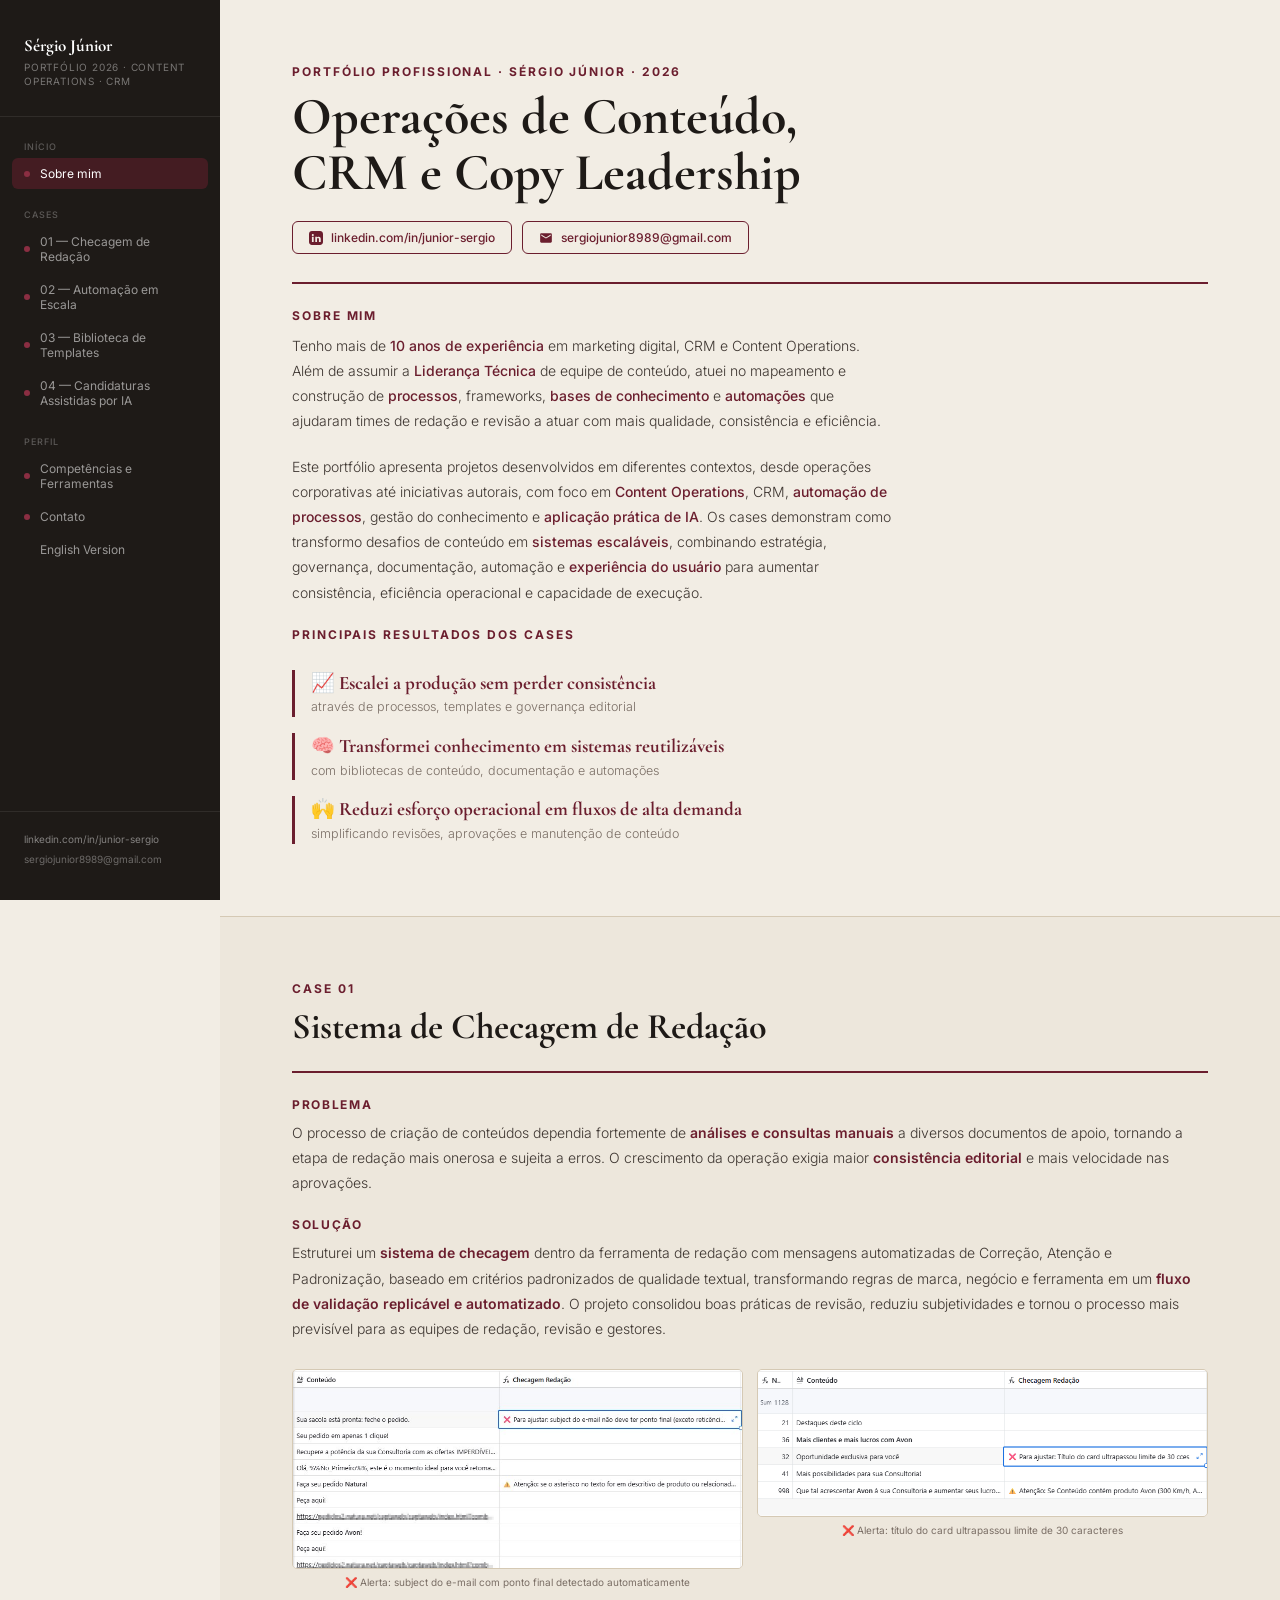
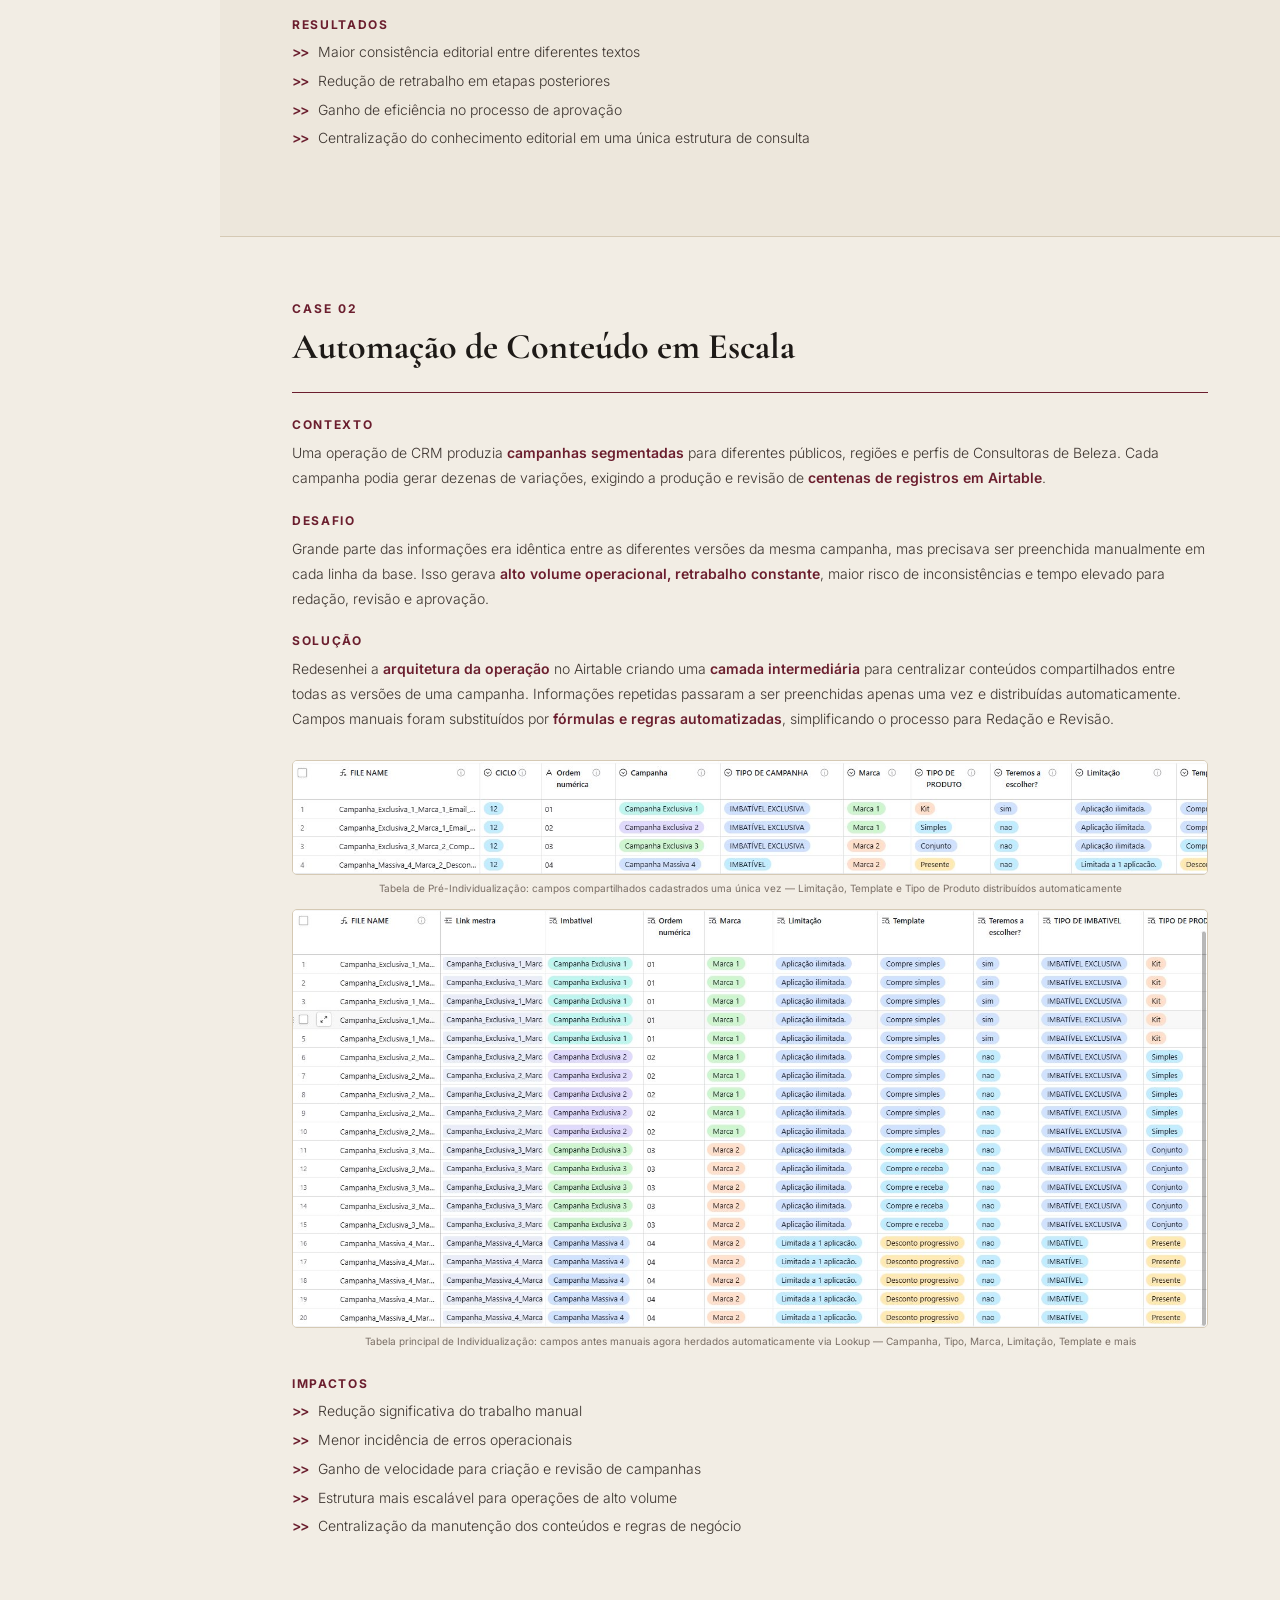
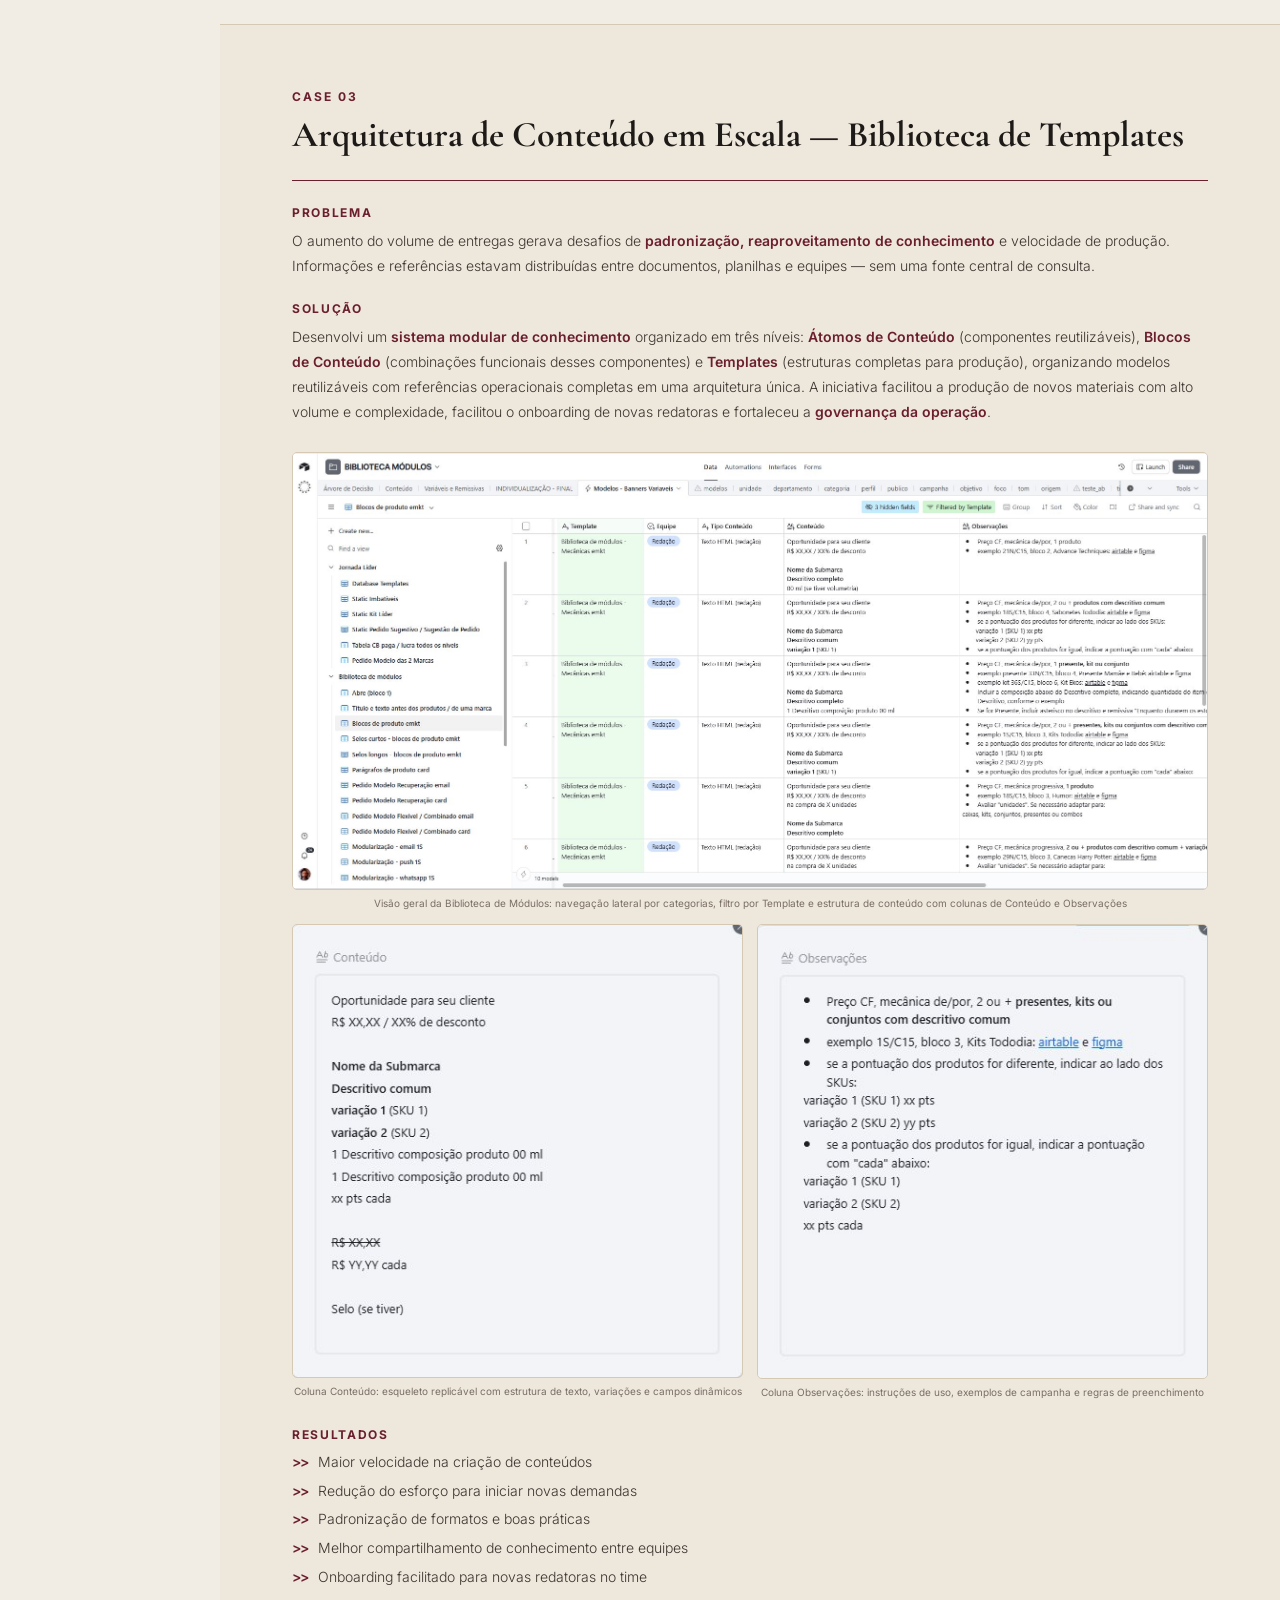
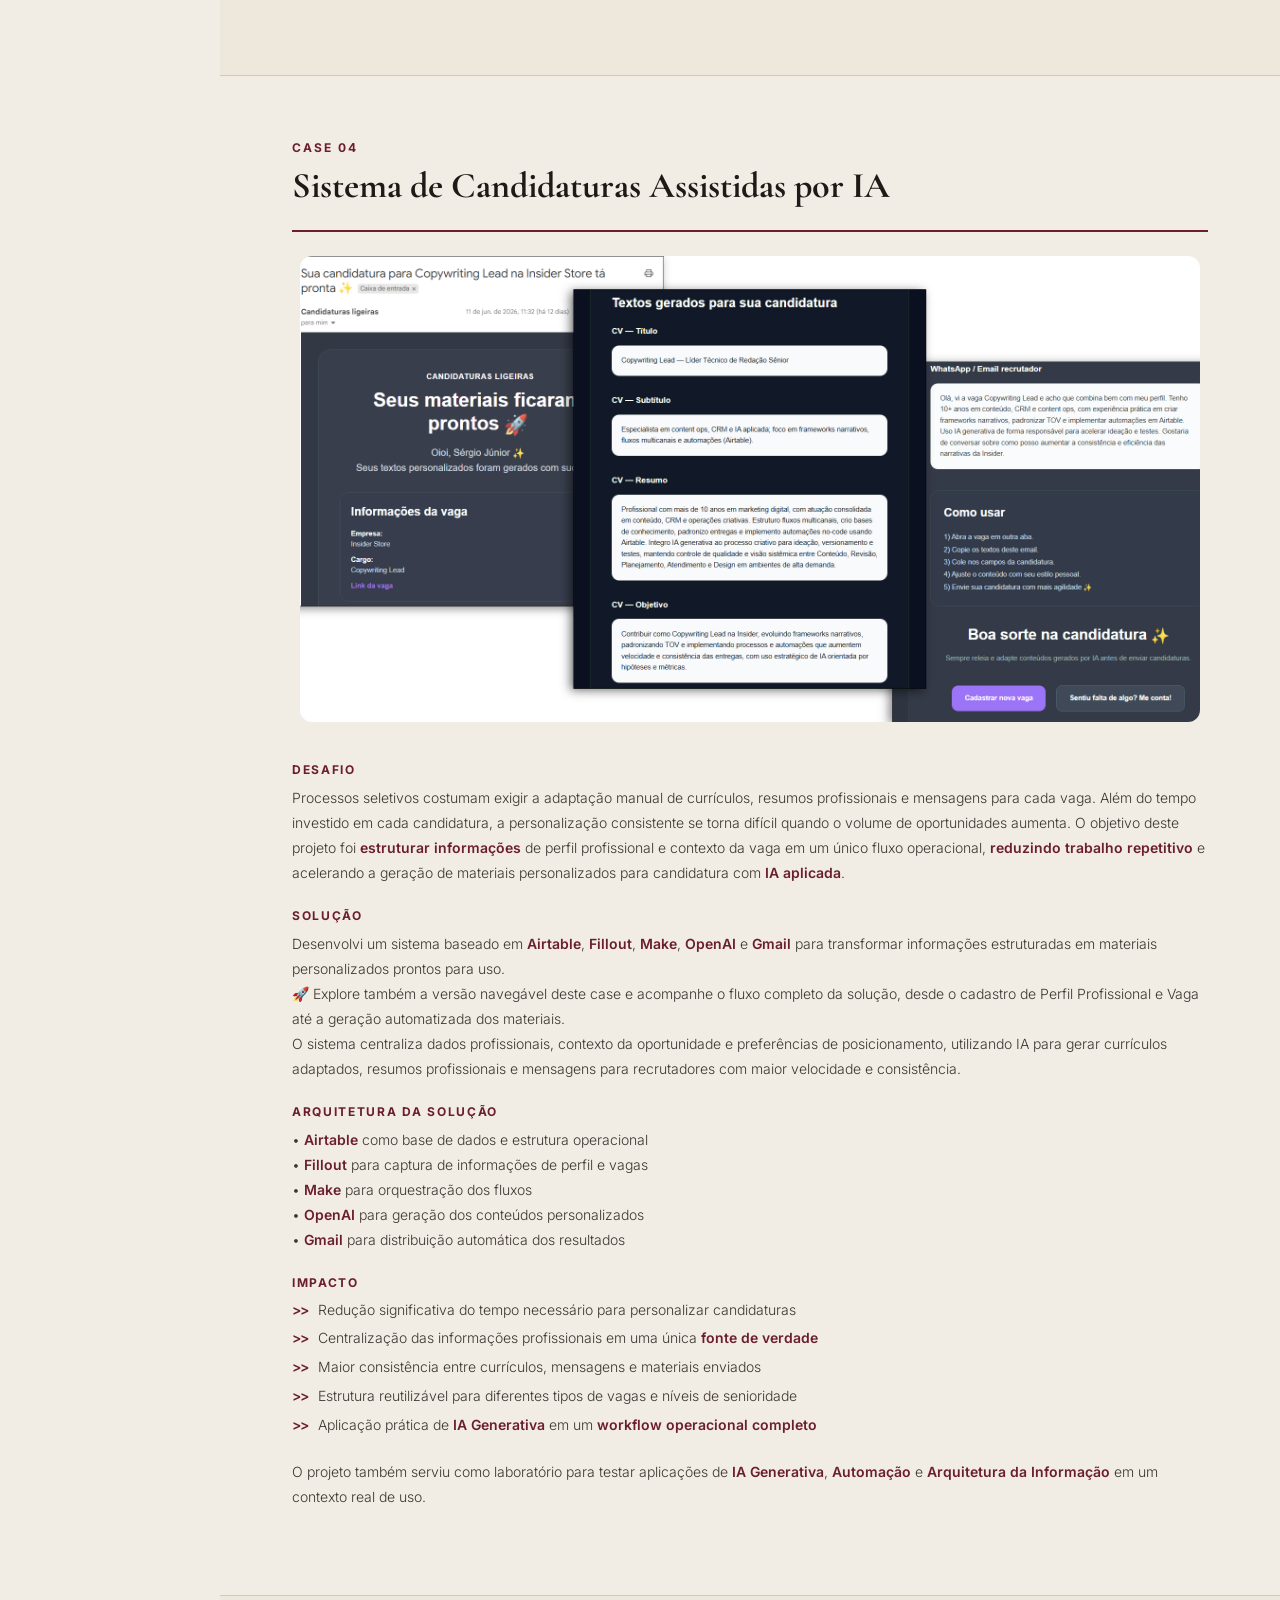
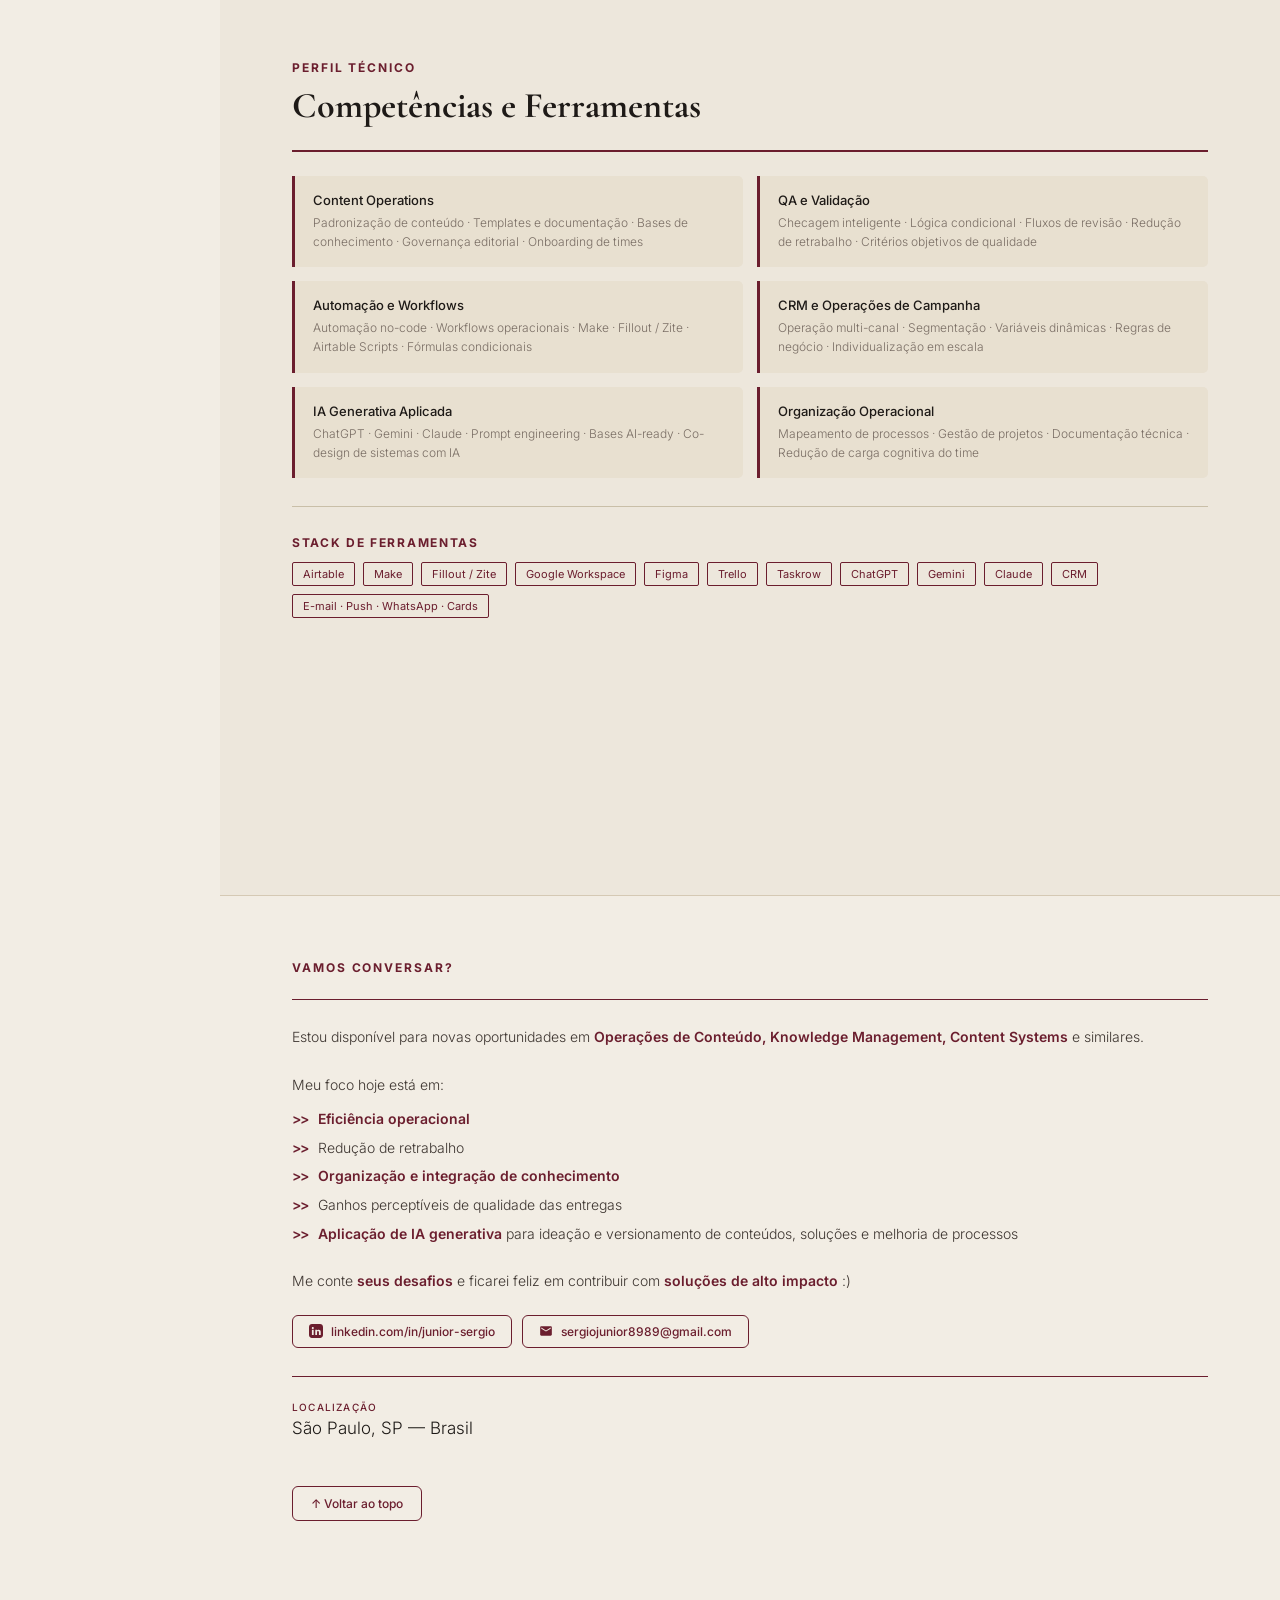
==== index.html @ 9a86ca20 "Revise portfolio description and case exploration text" ====
<!DOCTYPE html>
<html lang="pt-BR">
<head>
<meta charset="UTF-8">
<meta name="viewport" content="width=device-width, initial-scale=1.0">
<title>Portfólio — Sérgio Júnior</title>
<link href="https://fonts.googleapis.com/css2?family=Cormorant+Garamond:wght@400;600;700&family=Inter:wght@300;400;500&display=swap" rel="stylesheet">
<style>
:root {
  --beige:      #F2EDE4;
  --beige-mid:  #E8E0D0;
  --beige-dark: #D5C9B4;
  --wine:       #6B1E2E;
  --wine-light: #8B2E42;
  --ink:        #1E1A17;
  --ink-mid:    #3D3530;
  --muted:      #7A6E65;
  --rule:       #C9BFA8;
  --sidebar-w:  220px;
}h1, h2, h3 { margin: 0; padding: 0; font-weight: inherit; }
*, *::before, *::after { box-sizing: border-box; margin: 0; padding: 0; }
html { scroll-behavior: smooth; }
body { background: var(--beige); font-family: 'Inter', system-ui, sans-serif; color: var(--ink); display: flex; min-height: 100vh; }

/* ── SIDEBAR ── */
#sidebar {
  width: var(--sidebar-w);
  min-width: var(--sidebar-w);
  background: var(--ink);
  position: fixed;
  top: 0; left: 0; bottom: 0;
  display: flex;
  flex-direction: column;
  padding: 36px 0 28px;
  z-index: 100;
  overflow-y: auto;
}
.sb-brand {
  padding: 0 24px 28px;
  border-bottom: 1px solid rgba(255,255,255,0.08);
  margin-bottom: 24px;
}
.sb-name {
  font-family: 'Cormorant Garamond', serif;
  font-size: 17px;
  font-weight: 700;
  color: #fff;
  line-height: 1.2;
  margin-bottom: 4px;
}
.sb-role {
  font-size: 10px;
  font-weight: 400;
  color: rgba(255,255,255,0.4);
  letter-spacing: 0.08em;
  text-transform: uppercase;
  line-height: 1.4;
}
.sb-nav { flex: 1; padding: 0 12px; }
.sb-section {
  font-size: 9px;
  font-weight: 500;
  letter-spacing: 0.12em;
  text-transform: uppercase;
  color: rgba(255,255,255,0.28);
  padding: 0 12px;
  margin-bottom: 6px;
  margin-top: 20px;
}
.sb-section:first-child { margin-top: 0; }
.sb-link {
  display: flex;
  align-items: center;
  gap: 10px;
  padding: 8px 12px;
  border-radius: 6px;
  text-decoration: none;
  color: rgba(255,255,255,0.55);
  font-size: 12px;
  font-weight: 400;
  transition: background 0.15s, color 0.15s;
  cursor: pointer;
  margin-bottom: 2px;
}
.sb-link:hover { background: rgba(255,255,255,0.06); color: rgba(255,255,255,0.9); }
.sb-link.active { background: rgba(107,30,46,0.5); color: #fff; }
  .case-cover{

  width:100%;

  max-width:900px;

  height:auto;

  display:block;

  margin:24px auto 40px;

  border-radius:12px;

}
  .case-link{

  color:#6B1E2E;

  font-weight:700;

  text-decoration:none;

  border-bottom:1px solid #6B1E2E;

  transition:.25s;

}

.case-link:hover{

  opacity:.7;

}
.sb-dot {
  width: 6px; height: 6px;
  border-radius: 50%;
  background: var(--wine-light);
  flex-shrink: 0;
  opacity: 0;
  transition: opacity 0.15s;
}
.sb-link.active .sb-dot { opacity: 1; }
.sb-footer {
  padding: 20px 24px 0;
  border-top: 1px solid rgba(255,255,255,0.08);
  margin-top: 20px;
}
.sb-contact-item {
  font-size: 10px;
  color: rgba(255,255,255,0.35);
  margin-bottom: 6px;
  line-height: 1.4;
  word-break: break-all;
}
.sb-contact-item a { color: rgba(255,255,255,0.45); text-decoration: none; }
.sb-contact-item a:hover { color: rgba(255,255,255,0.8); }

/* ── MAIN CONTENT ── */
#main {
  margin-left: var(--sidebar-w);
  flex: 1;
  padding: 0;
}

/* ── SECTIONS ── */
.section {
  min-height: 100vh;
  padding: 64px 72px;
  border-bottom: 1px solid var(--beige-dark);
  position: relative;
}
.section:last-child { border-bottom: none; }

/* Alternating backgrounds */
.section:nth-child(even) { background: #EDE7DC; }
.section:nth-child(odd)  { background: var(--beige); }

/* ── TYPOGRAPHY ── */
.eyebrow {
  font-size: 12px;
  font-weight: 700;
  letter-spacing: 0.16em;
  text-transform: uppercase;
  color: var(--wine);
  margin-bottom: 10px;
  display: block;
}
.display-title {
  font-family: 'Cormorant Garamond', serif;
  font-size: 52px;
  font-weight: 700;
  line-height: 1.08;
  color: var(--ink);
  margin-bottom: 10px;
}
.display-sub {
  font-family: 'Cormorant Garamond', serif;
  font-size: 20px;
  font-weight: 400;
  color: var(--wine);
  margin-bottom: 32px;
}
.section-title {
  font-family: 'Cormorant Garamond', serif;
  font-size: 36px;
  font-weight: 700;
  color: var(--ink);
  line-height: 1.15;
  margin-bottom: 8px;
}
.body-text { font-size: 14px; font-weight: 300; color: var(--ink-mid); line-height: 1.8; }
.body-text strong { font-weight: 500; color: var(--wine); }
.block-text strong { font-weight: 600; color: var(--wine); }
.highlight-quote strong { font-weight: 700; }
.highlight-quote {
  font-family: 'Cormorant Garamond', serif;
  font-size: 22px;
  font-weight: 600;
  color: var(--wine);
  line-height: 1.45;
  border-left: 3px solid var(--wine);
  padding-left: 20px;
  margin: 28px 0;
  max-width: 560px;
}
.rule-wine { height: 1.5px; background: var(--wine); margin: 24px 0; }
.rule { height: 1px; background: var(--rule); margin: 28px 0; }

/* ── CASE LAYOUT ── */
.block { margin-bottom: 22px; }
.block-label {
  font-size: 12px;
  font-weight: 700;
  letter-spacing: 0.14em;
  text-transform: uppercase;
  color: var(--wine);
  margin-bottom: 8px;
}
.block-text { font-size: 14px; font-weight: 300; color: var(--ink-mid); line-height: 1.8; }
.result-list { list-style: none; margin-top: 8px; }
.result-list li {
  font-size: 14px; font-weight: 300; color: var(--ink-mid);
  line-height: 1.7; padding-left: 26px; position: relative; margin-bottom: 5px;
}
.result-list li::before { content: ">>"; position: absolute; left: 0; color: var(--wine); font-weight: 600; letter-spacing: -1px; }
.result-list li strong { font-weight: 600; color: var(--wine); }

.img-wrap { display: flex; flex-direction: column; gap: 6px; }
.img-wrap img { width: 100%; border-radius: 5px; border: 1px solid var(--beige-dark); }
.img-cap { font-size: 10px; color: var(--muted); text-align: center; line-height: 1.4; }

/* ── COVER META ── */
.cover-meta { display: flex; gap: 40px; margin-top: 48px; flex-wrap: wrap; }
.cover-meta-item { display: flex; flex-direction: column; gap: 4px; }
.cover-meta-item .label { font-size: 9px; font-weight: 500; letter-spacing: 0.1em; text-transform: uppercase; color: var(--wine); }
.cover-meta-item .value { font-size: 13px; font-weight: 300; color: var(--ink-mid); }

/* ── COMPETÊNCIAS ── */
.comp-grid { display: grid; grid-template-columns: 1fr 1fr; gap: 14px; margin-bottom: 28px; }
.comp-card { background: var(--beige-mid); border-left: 3px solid var(--wine); padding: 16px 18px; border-radius: 0 5px 5px 0; }
.comp-card-title { font-size: 13px; font-weight: 500; color: var(--ink); margin-bottom: 5px; }
.comp-card-tags { font-size: 12px; font-weight: 300; color: var(--muted); line-height: 1.6; }

.stack-row { display: flex; flex-wrap: wrap; gap: 8px; margin-top: 10px; }
.pill { font-size: 11px; font-weight: 400; color: var(--wine); border: 1px solid var(--wine); border-radius: 2px; padding: 4px 10px; }

/* ── CONTACT ── */
.contact-grid { display: grid; grid-template-columns: 1fr 1fr; gap: 32px; margin-top: 8px; }
.contact-block { }
.contact-label { font-size: 10px; font-weight: 500; letter-spacing: 0.12em; text-transform: uppercase; color: var(--wine); margin-bottom: 5px; }
.contact-value { font-size: 17px; font-weight: 300; color: var(--ink); }
.contact-value a { color: var(--wine); text-decoration: none; }
.contact-value a:hover { text-decoration: underline; }

/* ── CONTACT BUTTONS (sobre mim) ── */
.contact-buttons {
  display: flex;
  gap: 10px;
  margin: 20px 0 28px;
  flex-wrap: wrap;
}
.contact-btn {
  display: inline-flex;
  align-items: center;
  gap: 8px;
  font-size: 12px;
  font-weight: 500;
  color: var(--wine);
  border: 1.5px solid var(--wine);
  border-radius: 6px;
  padding: 8px 16px;
  text-decoration: none;
  transition: background 0.15s, color 0.15s;
}
.contact-btn:hover { background: var(--wine); color: #fff; }
.contact-btn svg { flex-shrink: 0; }

/* ── HIGHLIGHT RESULTS (sobre mim) ── */
.highlight-results {
  display: flex;
  flex-direction: column;
  gap: 16px;
  margin: 28px 0 8px;
  max-width: 600px;
}
.highlight-result-item {
  border-left: 3px solid var(--wine);
  padding-left: 16px;
}
.highlight-result-title {
  font-family: 'Cormorant Garamond', serif;
  font-size: 19px;
  font-weight: 700;
  color: var(--wine);
  line-height: 1.35;
  margin-bottom: 3px;
}
.highlight-result-desc {
  font-size: 12.5px;
  font-weight: 300;
  color: var(--muted);
  line-height: 1.5;
}

/* ── BACK TO TOP ── */
.back-to-top {
  display: inline-flex;
  align-items: center;
  gap: 6px;
  font-size: 12px;
  font-weight: 500;
  color: var(--wine);
  border: 1.5px solid var(--wine);
  border-radius: 6px;
  padding: 9px 18px;
  text-decoration: none;
  margin-top: 48px;
  transition: background 0.15s, color 0.15s;
}
.back-to-top:hover { background: var(--wine); color: #fff; }

/* ── ZOOMABLE IMAGES ── */
.img-wrap img { cursor: zoom-in; transition: opacity 0.15s; }
.img-wrap img:hover { opacity: 0.88; }

#lightbox {
  display: none;
  position: fixed;
  inset: 0;
  background: rgba(20, 16, 14, 0.88);
  z-index: 2000;
  align-items: center;
  justify-content: center;
  padding: 32px;
  cursor: zoom-out;
}
#lightbox.active { display: flex; }
#lightbox img {
  max-width: 100%;
  max-height: 100%;
  border-radius: 6px;
  box-shadow: 0 10px 40px rgba(0,0,0,0.4);
}
#lightbox .lightbox-close {
  position: absolute;
  top: 20px; right: 24px;
  color: #fff;
  font-size: 28px;
  font-weight: 300;
  cursor: pointer;
  line-height: 1;
}

/* ── MOBILE RESPONSIVE ── */
@media (max-width: 860px) {
  body { flex-direction: column; }

  #sidebar {
    position: sticky;
    top: 0;
    width: 100%;
    min-width: 0;
    height: auto;
    flex-direction: row;
    align-items: center;
    padding: 14px 16px;
    overflow-x: auto;
    overflow-y: visible;
    z-index: 1000;
    gap: 16px;
  }
  .sb-brand {
    padding: 0 16px 0 0;
    border-bottom: none;
    border-right: 1px solid rgba(255,255,255,0.08);
    margin-bottom: 0;
    flex-shrink: 0;
    white-space: nowrap;
  }
  .sb-role { display: none; }
  .sb-nav {
    flex: 1;
    display: flex;
    align-items: center;
    gap: 4px;
    padding: 0;
    overflow-x: auto;
    -ms-overflow-style: none;
    scrollbar-width: none;
  }
  .sb-nav::-webkit-scrollbar { display: none; }
  .sb-section { display: none; }
  .sb-link {
    white-space: nowrap;
    padding: 6px 10px;
    margin-bottom: 0;
    font-size: 11px;
  }
  .sb-footer { display: none; }

  #main { margin-left: 0; }

  .section { padding: 36px 24px; min-height: auto; }

  .display-title { font-size: 32px; }
  .display-sub { font-size: 16px; margin-bottom: 20px; }
  .section-title { font-size: 26px; }
  .highlight-quote { font-size: 17px; padding-left: 14px; margin: 20px 0; max-width: 100%; }
  .body-text { font-size: 13px; }

  .comp-grid { grid-template-columns: 1fr; gap: 10px; }
  .cover-meta { gap: 24px; }
  .contact-grid { grid-template-columns: 1fr; gap: 24px; }

  .section > div[style*="grid-template-columns:1fr 1fr"] {
    grid-template-columns: 1fr !important;
  }
}

@media (max-width: 480px) {
  .display-title { font-size: 26px; }
  .section-title { font-size: 22px; }
  .sb-name { font-size: 15px; }
  .section { padding: 28px 16px; }
  .highlight-result-title { font-size: 16px; }
}
.lang-switch {
    padding: 8px 12px;
    border: 1px solid rgba(0,0,0,.15);
    border-radius: 999px;
    text-decoration: none;
    color: inherit;
    font-size: 14px;
    transition: .2s;
}

.lang-switch:hover {
    opacity: .75;
}
</style>
</head>
<body>

<!-- SIDEBAR -->
<nav id="sidebar">
  <div class="sb-brand">
    <div class="sb-name">Sérgio Júnior</div>
    <div class="sb-role">PORTFÓLIO 2026 · Content Operations · CRM</div>
  </div>
  <div class="sb-nav">
    <div class="sb-section">Início</div>
    <a class="sb-link active" href="#sobre" onclick="setActive(this)"><span class="sb-dot"></span>Sobre mim</a>
    <div class="sb-section">Cases</div>
    <a class="sb-link" href="#case01" onclick="setActive(this)"><span class="sb-dot"></span>01 — Checagem de Redação</a>
    <a class="sb-link" href="#case02" onclick="setActive(this)"><span class="sb-dot"></span>02 — Automação em Escala</a>
    <a class="sb-link" href="#case03" onclick="setActive(this)"><span class="sb-dot"></span>03 — Biblioteca de Templates</a>
    <a class="sb-link" href="#case04" onclick="setActive(this)"><span class="sb-dot"></span>04 — Candidaturas Assistidas por IA</a>
    <div class="sb-section">Perfil</div>
    <a class="sb-link" href="#competencias" onclick="setActive(this)"><span class="sb-dot"></span>Competências e Ferramentas</a>
    <a class="sb-link" href="#contato" onclick="setActive(this)"><span class="sb-dot"></span>Contato</a>
    <a class="sb-link" href="./en/">
    <span class="sb-dot"></span>English Version
</a>
  </div>
  <div class="sb-footer">
    <div class="sb-contact-item"><a href="https://linkedin.com/in/junior-sergio" target="_blank">linkedin.com/in/junior-sergio</a></div>
    <div class="sb-contact-item">sergiojunior8989@gmail.com</div>
  </div>
</nav>

<!-- MAIN -->
<main id="main">

<!-- SOBRE MIM -->
<section class="section" id="sobre">
  <span class="eyebrow">Portfólio Profissional · Sérgio Júnior · 2026</span>
  <h1 class="display-title">Operações de Conteúdo,<br>CRM e Copy Leadership</h1>

  <div class="contact-buttons">
    <a class="contact-btn" href="https://linkedin.com/in/junior-sergio" target="_blank">
      <svg width="14" height="14" viewBox="0 0 24 24" fill="currentColor"><path d="M19 0h-14c-2.76 0-5 2.24-5 5v14c0 2.76 2.24 5 5 5h14c2.76 0 5-2.24 5-5v-14c0-2.76-2.24-5-5-5zm-11 19h-3v-9h3v9zm-1.5-10.27c-.97 0-1.75-.79-1.75-1.76s.78-1.76 1.75-1.76 1.75.79 1.75 1.76-.78 1.76-1.75 1.76zm13.5 10.27h-3v-4.5c0-1.08-.02-2.46-1.5-2.46-1.5 0-1.73 1.17-1.73 2.38v4.58h-3v-9h2.88v1.23h.04c.4-.75 1.38-1.54 2.84-1.54 3.04 0 3.6 2 3.6 4.59v4.72z"/></svg>
      linkedin.com/in/junior-sergio
    </a>
    <a class="contact-btn" href="mailto:sergiojunior8989@gmail.com">
      <svg width="14" height="14" viewBox="0 0 24 24" fill="currentColor"><path d="M20 4h-16c-1.1 0-1.99.9-1.99 2l-.01 12c0 1.1.89 2 2 2h16c1.1 0 2-.9 2-2v-12c0-1.1-.9-2-2-2zm0 4l-8 5-8-5v-2l8 5 8-5v2z"/></svg>
      sergiojunior8989@gmail.com
    </a>
  </div>

  <div class="rule-wine"></div>
  <span class="eyebrow">Sobre mim</span>
  <p class="body-text" style="max-width:600px;">Tenho mais de <strong>10 anos de experiência</strong> em marketing digital, CRM e Content Operations. Além de assumir a <strong>Liderança Técnica</strong> de equipe de conteúdo, atuei no mapeamento e construção de <strong>processos</strong>, frameworks, <strong>bases de conhecimento</strong> e <strong>automações</strong> que ajudaram times de redação e revisão a atuar com mais qualidade, consistência e eficiência.</p>
  <br>
  <p class="body-text" style="max-width:600px;">Este portfólio apresenta projetos desenvolvidos em diferentes contextos, desde operações corporativas até iniciativas autorais, com foco em <strong>Content Operations</strong>, CRM, <strong>automação de processos</strong>, gestão do conhecimento e <strong>aplicação prática de IA</strong>. Os cases demonstram como transformo desafios de conteúdo em <strong>sistemas escaláveis</strong>, combinando estratégia, governança, documentação, automação e <strong>experiência do usuário</strong> para aumentar consistência, eficiência operacional e capacidade de execução.</p>
  <div style="margin-top:22px;margin-bottom:10px;"><span class="eyebrow">Principais resultados dos cases</span></div>

  <div class="highlight-results">
    <div class="highlight-result-item">
      <div class="highlight-result-title">📈 Escalei a produção sem perder consistência</div>
      <div class="highlight-result-desc">através de processos, templates e governança editorial</div>
    </div>
    <div class="highlight-result-item">
      <div class="highlight-result-title">🧠 Transformei conhecimento em sistemas reutilizáveis</div>
      <div class="highlight-result-desc">com bibliotecas de conteúdo, documentação e automações</div>
    </div>
    <div class="highlight-result-item">
      <div class="highlight-result-title">🙌 Reduzi esforço operacional em fluxos de alta demanda</div>
      <div class="highlight-result-desc">simplificando revisões, aprovações e manutenção de conteúdo</div>
    </div>
  </div>
</section>

<!-- CASE 01 -->
<section class="section" id="case01">
  <span class="eyebrow">Case 01</span>
  <h2 class="section-title">Sistema de Checagem de Redação</h2>
  <div class="rule-wine"></div>
  <div class="block">
    <h3 class="block-label">Problema</h3>
    <div class="block-text">O processo de criação de conteúdos dependia fortemente de <strong>análises e consultas manuais</strong> a diversos documentos de apoio, tornando a etapa de redação mais onerosa e sujeita a erros. O crescimento da operação exigia maior <strong>consistência editorial</strong> e mais velocidade nas aprovações.</div>
  </div>
  <div class="block">
    <h3 class="block-label">Solução</h3>
    <div class="block-text">Estruturei um <strong>sistema de checagem</strong> dentro da ferramenta de redação com mensagens automatizadas de Correção, Atenção e Padronização, baseado em critérios padronizados de qualidade textual, transformando regras de marca, negócio e ferramenta em um <strong>fluxo de validação replicável e automatizado</strong>. O projeto consolidou boas práticas de revisão, reduziu subjetividades e tornou o processo mais previsível para as equipes de redação, revisão e gestores.</div>
  </div>
  <div style="display:grid;grid-template-columns:1fr 1fr;gap:14px;margin:28px 0;">
    <div class="img-wrap">
      <img onclick="openLightbox(this)" src="[data-uri]" alt="Alerta subject">
      <span class="img-cap">❌ Alerta: subject do e-mail com ponto final detectado automaticamente</span>
    </div>
    <div class="img-wrap">
      <img onclick="openLightbox(this)" src="[data-uri]" alt="Alerta título card">
      <span class="img-cap">❌ Alerta: título do card ultrapassou limite de 30 caracteres</span>
    </div>
  </div>
  <div class="block">
    <h3 class="block-label">Resultados</h3>
    <ul class="result-list">
      <li>Maior consistência editorial entre diferentes textos</li>
      <li>Redução de retrabalho em etapas posteriores</li>
      <li>Ganho de eficiência no processo de aprovação</li>
      <li>Centralização do conhecimento editorial em uma única estrutura de consulta</li>
    </ul>
  </div>
</section>

<!-- CASE 02 -->
<section class="section" id="case02">
  <span class="eyebrow">Case 02</span>
  <h2 class="section-title">Automação de Conteúdo em Escala</h2>
  <div class="rule-wine"></div>
  <div class="block">
    <h3 class="block-label">Contexto</h3>
    <div class="block-text">Uma operação de CRM produzia <strong>campanhas segmentadas</strong> para diferentes públicos, regiões e perfis de Consultoras de Beleza. Cada campanha podia gerar dezenas de variações, exigindo a produção e revisão de <strong>centenas de registros em Airtable</strong>.</div>
  </div>
  <div class="block">
    <h3 class="block-label">Desafio</h3>
    <div class="block-text">Grande parte das informações era idêntica entre as diferentes versões da mesma campanha, mas precisava ser preenchida manualmente em cada linha da base. Isso gerava <strong>alto volume operacional, retrabalho constante</strong>, maior risco de inconsistências e tempo elevado para redação, revisão e aprovação.</div>
  </div>
  <div class="block">
    <h3 class="block-label">Solução</h3>
    <div class="block-text">Redesenhei a <strong>arquitetura da operação</strong> no Airtable criando uma <strong>camada intermediária</strong> para centralizar conteúdos compartilhados entre todas as versões de uma campanha. Informações repetidas passaram a ser preenchidas apenas uma vez e distribuídas automaticamente. Campos manuais foram substituídos por <strong>fórmulas e regras automatizadas</strong>, simplificando o processo para Redação e Revisão.</div>
  </div>
  <div style="display:flex;flex-direction:column;gap:14px;margin:28px 0;">
    <div class="img-wrap">
      <img onclick="openLightbox(this)" src="[data-uri]" alt="Pré-Individualização">
      <span class="img-cap">Tabela de Pré-Individualização: campos compartilhados cadastrados uma única vez — Limitação, Template e Tipo de Produto distribuídos automaticamente</span>
    </div>
    <div class="img-wrap">
      <img onclick="openLightbox(this)" src="[data-uri]" alt="Tabela Individualização">
      <span class="img-cap">Tabela principal de Individualização: campos antes manuais agora herdados automaticamente via Lookup — Campanha, Tipo, Marca, Limitação, Template e mais</span>
    </div>
  </div>
  <div class="block">
    <h3 class="block-label">Impactos</h3>
    <ul class="result-list">
      <li>Redução significativa do trabalho manual</li>
      <li>Menor incidência de erros operacionais</li>
      <li>Ganho de velocidade para criação e revisão de campanhas</li>
      <li>Estrutura mais escalável para operações de alto volume</li>
      <li>Centralização da manutenção dos conteúdos e regras de negócio</li>
    </ul>
  </div>
</section>

<!-- CASE 03 -->
<section class="section" id="case03">
  <span class="eyebrow">Case 03</span>
  <h2 class="section-title">Arquitetura de Conteúdo em Escala — Biblioteca de Templates</h2>
  <div class="rule-wine"></div>
  <div class="block">
    <h3 class="block-label">Problema</h3>
    <div class="block-text">O aumento do volume de entregas gerava desafios de <strong>padronização, reaproveitamento de conhecimento</strong> e velocidade de produção. Informações e referências estavam distribuídas entre documentos, planilhas e equipes — sem uma fonte central de consulta.</div>
  </div>
  <div class="block">
    <h3 class="block-label">Solução</h3>
    <div class="block-text">Desenvolvi um <strong>sistema modular de conhecimento</strong> organizado em três níveis: <strong>Átomos de Conteúdo</strong> (componentes reutilizáveis), <strong>Blocos de Conteúdo</strong> (combinações funcionais desses componentes) e <strong>Templates</strong> (estruturas completas para produção), organizando modelos reutilizáveis com referências operacionais completas em uma arquitetura única. A iniciativa facilitou a produção de novos materiais com alto volume e complexidade, facilitou o onboarding de novas redatoras e fortaleceu a <strong>governança da operação</strong>.</div>
  </div>
  <div style="display:flex;flex-direction:column;gap:14px;margin:28px 0;">
    <div class="img-wrap">
      <img onclick="openLightbox(this)" src="[data-uri]" alt="Biblioteca visão geral">
      <span class="img-cap">Visão geral da Biblioteca de Módulos: navegação lateral por categorias, filtro por Template e estrutura de conteúdo com colunas de Conteúdo e Observações</span>
    </div>
    <div style="display:grid;grid-template-columns:1fr 1fr;gap:14px;">
      <div class="img-wrap">
        <img onclick="openLightbox(this)" src="[data-uri]" alt="Detalhe Conteúdo">
        <span class="img-cap">Coluna Conteúdo: esqueleto replicável com estrutura de texto, variações e campos dinâmicos</span>
      </div>
      <div class="img-wrap">
        <img onclick="openLightbox(this)" src="[data-uri]" alt="Detalhe Observações">
        <span class="img-cap">Coluna Observações: instruções de uso, exemplos de campanha e regras de preenchimento</span>
      </div>
    </div>
  </div>
  <div class="block">
    <h3 class="block-label">Resultados</h3>
    <ul class="result-list">
      <li>Maior velocidade na criação de conteúdos</li>
      <li>Redução do esforço para iniciar novas demandas</li>
      <li>Padronização de formatos e boas práticas</li>
      <li>Melhor compartilhamento de conhecimento entre equipes</li>
      <li>Onboarding facilitado para novas redatoras no time</li>
    </ul>
  </div>
</section>

<!-- CASE 04 -->
<section class="section" id="case04">
  <span class="eyebrow">Case 04</span>
  <h2 class="section-title">Sistema de Candidaturas Assistidas por IA</h2>
  <div class="rule-wine"></div>
  <div class="block">
    <a href="case04/" target="_blank">

  <img
    src="case04/img/email-stack.webp"
    alt="Sistema de candidaturas"
    class="case-cover"
  >

</a>
    <h3 class="block-label">Desafio</h3>
    <div class="block-text">Processos seletivos costumam exigir a adaptação manual de currículos, resumos profissionais e mensagens para cada vaga. Além do tempo investido em cada candidatura, a personalização consistente se torna difícil quando o volume de oportunidades aumenta.

O objetivo deste projeto foi <strong>estruturar informações</strong> de perfil profissional e contexto da vaga em um único fluxo operacional, <strong>reduzindo trabalho repetitivo</strong> e acelerando a geração de materiais personalizados para candidatura com <strong>IA aplicada</strong>.</div>
  </div>
  <div class="block">
    <h3 class="block-label">Solução</h3>
    <div class="block-text">Desenvolvi um sistema baseado em <strong>Airtable</strong>, <strong>Fillout</strong>, <strong>Make</strong>, <strong>OpenAI</strong> e <strong>Gmail</strong> para transformar informações estruturadas em materiais personalizados prontos para uso.

<p class="case-cta">
🚀 Explore também a versão navegável deste case e acompanhe o fluxo completo da solução, desde o cadastro de Perfil Profissional e Vaga até a geração automatizada dos materiais.
</p>

O sistema centraliza dados profissionais, contexto da oportunidade e preferências de posicionamento, utilizando IA para gerar currículos adaptados, resumos profissionais e mensagens para recrutadores com maior velocidade e consistência.</div>
  </div>
  <div class="block">
    <h3 class="block-label">Arquitetura da solução</h3>
    <div class="block-text">• <strong>Airtable</strong> como base de dados e estrutura operacional<br>• <strong>Fillout</strong> para captura de informações de perfil e vagas<br>• <strong>Make</strong> para orquestração dos fluxos<br>• <strong>OpenAI</strong> para geração dos conteúdos personalizados<br>• <strong>Gmail</strong> para distribuição automática dos resultados</div>
  </div>
  <div class="block">
    <h3 class="block-label">Impacto</h3>
    <ul class="result-list">
      <li>Redução significativa do tempo necessário para personalizar candidaturas</li>
      <li>Centralização das informações profissionais em uma única <strong>fonte de verdade</strong></li>
      <li>Maior consistência entre currículos, mensagens e materiais enviados</li>
      <li>Estrutura reutilizável para diferentes tipos de vagas e níveis de senioridade</li>
      <li>Aplicação prática de <strong>IA Generativa</strong> em um <strong>workflow operacional completo</strong></li>
    </ul>
  </div>
  <div class="block">
    <div class="block-text">O projeto também serviu como laboratório para testar aplicações de <strong>IA Generativa</strong>, <strong>Automação</strong> e <strong>Arquitetura da Informação</strong> em um contexto real de uso.</div>
  </div>
</section>

<!-- COMPETÊNCIAS -->
<section class="section" id="competencias">
  <span class="eyebrow">Perfil Técnico</span>
  <h2 class="section-title">Competências e Ferramentas</h2>
  <div class="rule-wine"></div>
  <div class="comp-grid">
    <div class="comp-card">
      <div class="comp-card-title">Content Operations</div>
      <div class="comp-card-tags">Padronização de conteúdo · Templates e documentação · Bases de conhecimento · Governança editorial · Onboarding de times</div>
    </div>
    <div class="comp-card">
      <div class="comp-card-title">QA e Validação</div>
      <div class="comp-card-tags">Checagem inteligente · Lógica condicional · Fluxos de revisão · Redução de retrabalho · Critérios objetivos de qualidade</div>
    </div>
    <div class="comp-card">
      <div class="comp-card-title">Automação e Workflows</div>
      <div class="comp-card-tags">Automação no-code · Workflows operacionais · Make · Fillout / Zite · Airtable Scripts · Fórmulas condicionais</div>
    </div>
    <div class="comp-card">
      <div class="comp-card-title">CRM e Operações de Campanha</div>
      <div class="comp-card-tags">Operação multi-canal · Segmentação · Variáveis dinâmicas · Regras de negócio · Individualização em escala</div>
    </div>
    <div class="comp-card">
      <div class="comp-card-title">IA Generativa Aplicada</div>
      <div class="comp-card-tags">ChatGPT · Gemini · Claude · Prompt engineering · Bases AI-ready · Co-design de sistemas com IA</div>
    </div>
    <div class="comp-card">
      <div class="comp-card-title">Organização Operacional</div>
      <div class="comp-card-tags">Mapeamento de processos · Gestão de projetos · Documentação técnica · Redução de carga cognitiva do time</div>
    </div>
  </div>
  <div class="rule"></div>
  <div class="block-label" style="margin-bottom:12px;">Stack de ferramentas</div>
  <div class="stack-row">
    <span class="pill">Airtable</span>
    <span class="pill">Make</span>
    <span class="pill">Fillout / Zite</span>
    <span class="pill">Google Workspace</span>
    <span class="pill">Figma</span>
    <span class="pill">Trello</span>
    <span class="pill">Taskrow</span>
    <span class="pill">ChatGPT</span>
    <span class="pill">Gemini</span>
    <span class="pill">Claude</span>
    <span class="pill">CRM</span>
    <span class="pill">E-mail · Push · WhatsApp · Cards</span>
  </div>
</section>

<!-- CONTATO -->
<section class="section" id="contato">
  <span class="eyebrow">Vamos conversar?</span>
  <div class="rule-wine"></div>

  <div class="block">
    <div class="block-text">Estou disponível para novas oportunidades em <strong>Operações de Conteúdo, Knowledge Management, Content Systems</strong> e similares.</div>
  </div>
  <div class="block">
    <div class="block-text" style="margin-bottom:10px;">Meu foco hoje está em:</div>
    <ul class="result-list">
      <li><strong>Eficiência operacional</strong></li>
      <li>Redução de retrabalho</li>
      <li><strong>Organização e integração de conhecimento</strong></li>
      <li>Ganhos perceptíveis de qualidade das entregas</li>
      <li><strong>Aplicação de IA generativa</strong> para ideação e versionamento de conteúdos, soluções e melhoria de processos</li>
    </ul>
  </div>
  <div class="block">
    <div class="block-text">Me conte <strong>seus desafios</strong> e ficarei feliz em contribuir com <strong>soluções de alto impacto</strong> :)</div>
  </div>

  <div class="contact-buttons">
    <a class="contact-btn" href="https://linkedin.com/in/junior-sergio" target="_blank">
      <svg width="14" height="14" viewBox="0 0 24 24" fill="currentColor"><path d="M19 0h-14c-2.76 0-5 2.24-5 5v14c0 2.76 2.24 5 5 5h14c2.76 0 5-2.24 5-5v-14c0-2.76-2.24-5-5-5zm-11 19h-3v-9h3v9zm-1.5-10.27c-.97 0-1.75-.79-1.75-1.76s.78-1.76 1.75-1.76 1.75.79 1.75 1.76-.78 1.76-1.75 1.76zm13.5 10.27h-3v-4.5c0-1.08-.02-2.46-1.5-2.46-1.5 0-1.73 1.17-1.73 2.38v4.58h-3v-9h2.88v1.23h.04c.4-.75 1.38-1.54 2.84-1.54 3.04 0 3.6 2 3.6 4.59v4.72z"/></svg>
      linkedin.com/in/junior-sergio
    </a>
    <a class="contact-btn" href="mailto:sergiojunior8989@gmail.com">
      <svg width="14" height="14" viewBox="0 0 24 24" fill="currentColor"><path d="M20 4h-16c-1.1 0-1.99.9-1.99 2l-.01 12c0 1.1.89 2 2 2h16c1.1 0 2-.9 2-2v-12c0-1.1-.9-2-2-2zm0 4l-8 5-8-5v-2l8 5 8-5v2z"/></svg>
      sergiojunior8989@gmail.com
    </a>
  </div>

  <div class="rule-wine"></div>
  <div class="contact-block">
    <div class="contact-label">Localização</div>
    <div class="contact-value">São Paulo, SP — Brasil</div>
  </div>

  <a href="#sobre" class="back-to-top" onclick="goToTop()">↑ Voltar ao topo</a>
</section>


</main>

<!-- LIGHTBOX -->
<div id="lightbox" onclick="closeLightbox()">
  <span class="lightbox-close">&times;</span>
  <img id="lightbox-img" src="" alt="">
</div>

<script>
function setActive(el) {
  document.querySelectorAll('.sb-link').forEach(l => l.classList.remove('active'));
  if (el) el.classList.add('active');
}

function goToTop() {
  setActive(document.querySelector('.sb-link[href="#sobre"]'));
}

function openLightbox(imgEl) {
  const lb = document.getElementById('lightbox');
  const lbImg = document.getElementById('lightbox-img');
  lbImg.src = imgEl.src;
  lb.classList.add('active');
}

function closeLightbox() {
  document.getElementById('lightbox').classList.remove('active');
}

// Highlight active section on scroll
const sections = document.querySelectorAll('section[id]');
const links = document.querySelectorAll('.sb-link');

const observer = new IntersectionObserver((entries) => {
  entries.forEach(entry => {
    if (entry.isIntersecting) {
      const id = entry.target.id;
      links.forEach(l => {
        l.classList.remove('active');
        if (l.getAttribute('href') === '#' + id) l.classList.add('active');
      });
    }
  });
}, { threshold: 0.3 });

sections.forEach(s => observer.observe(s));
</script>
</body>
</html>
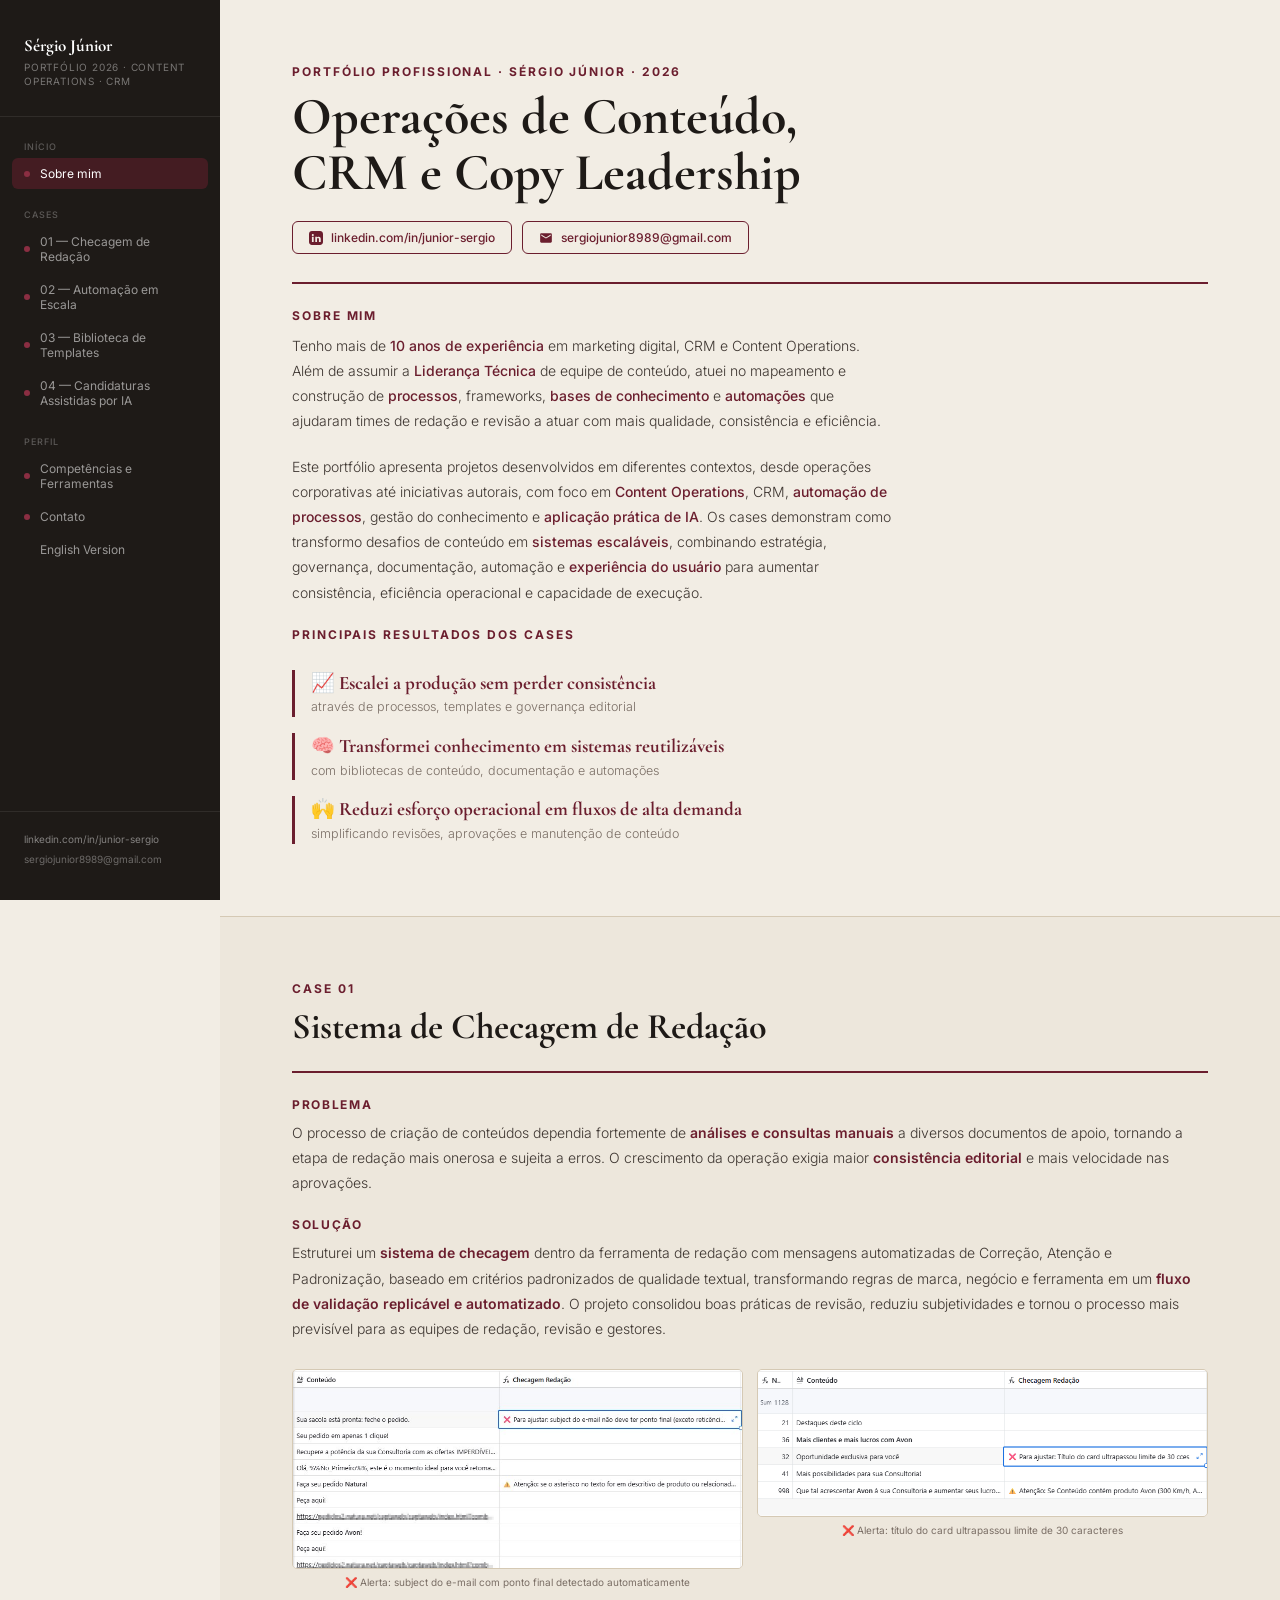
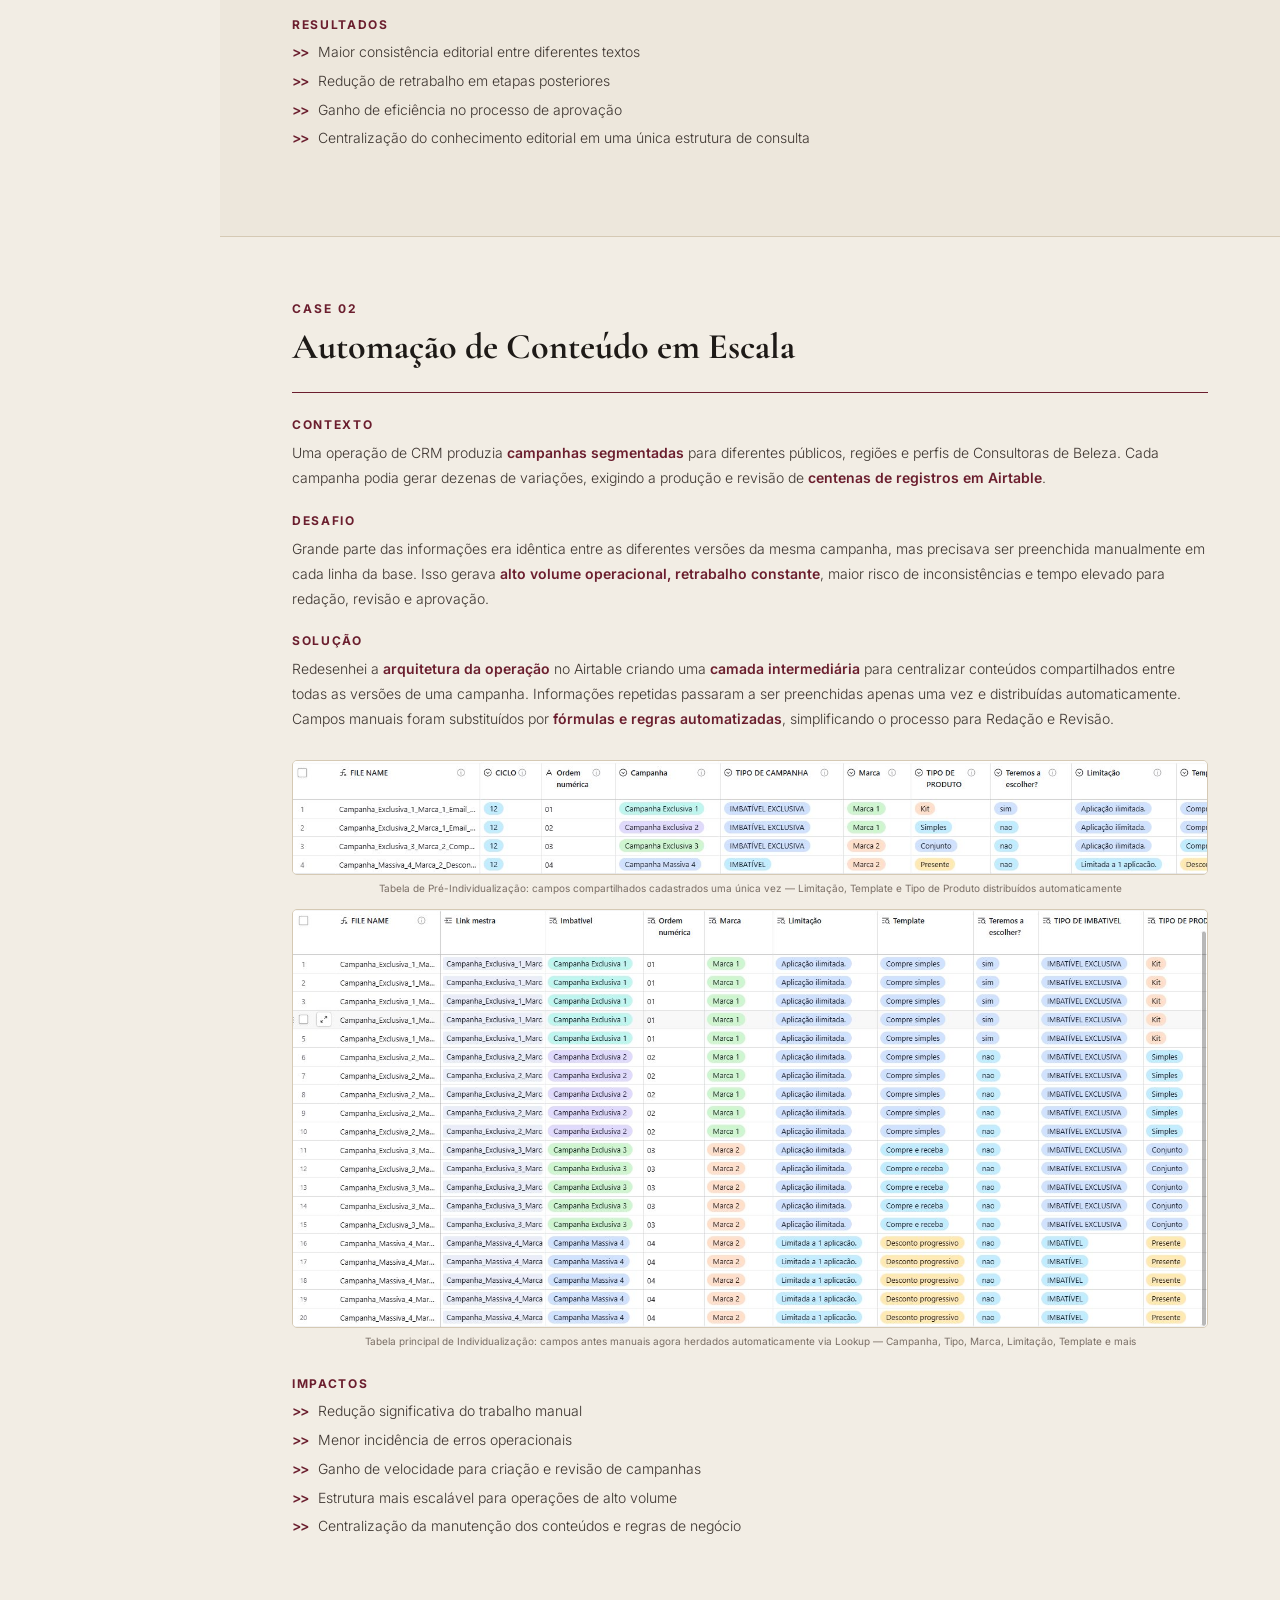
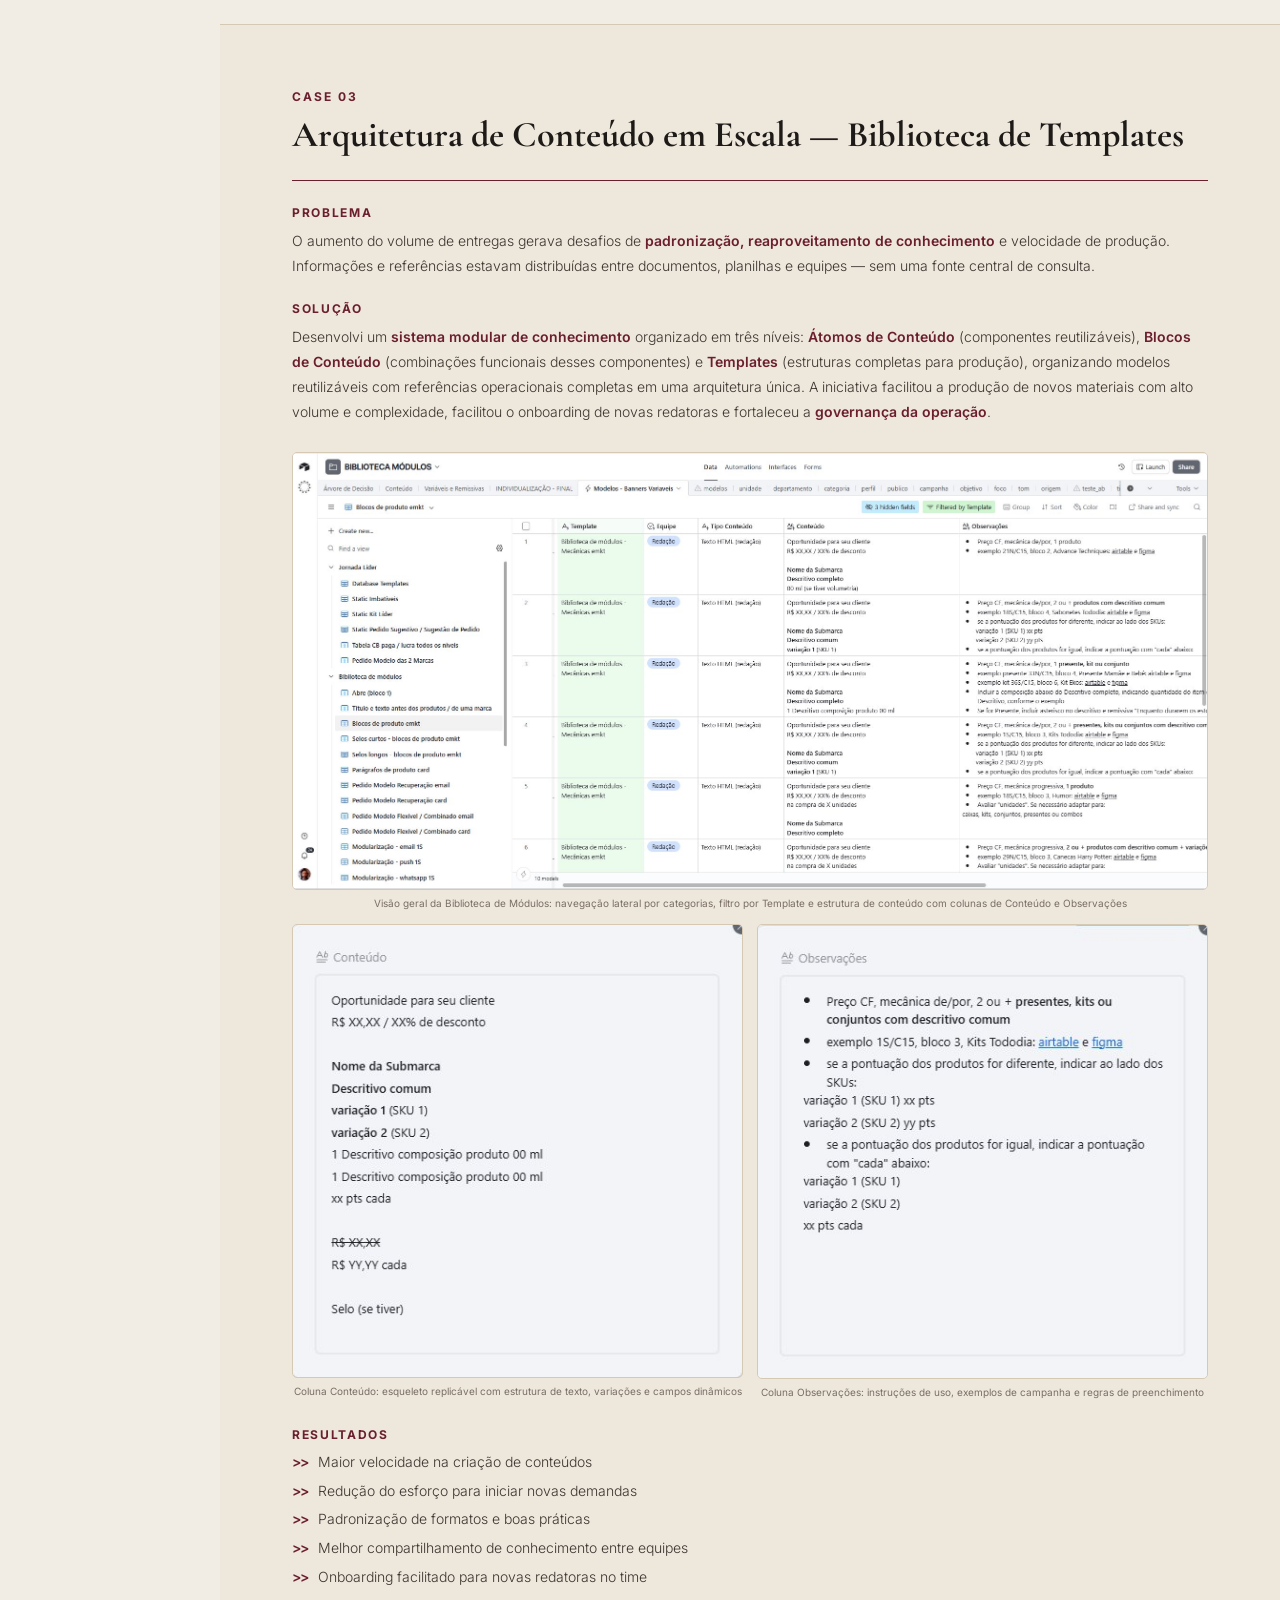
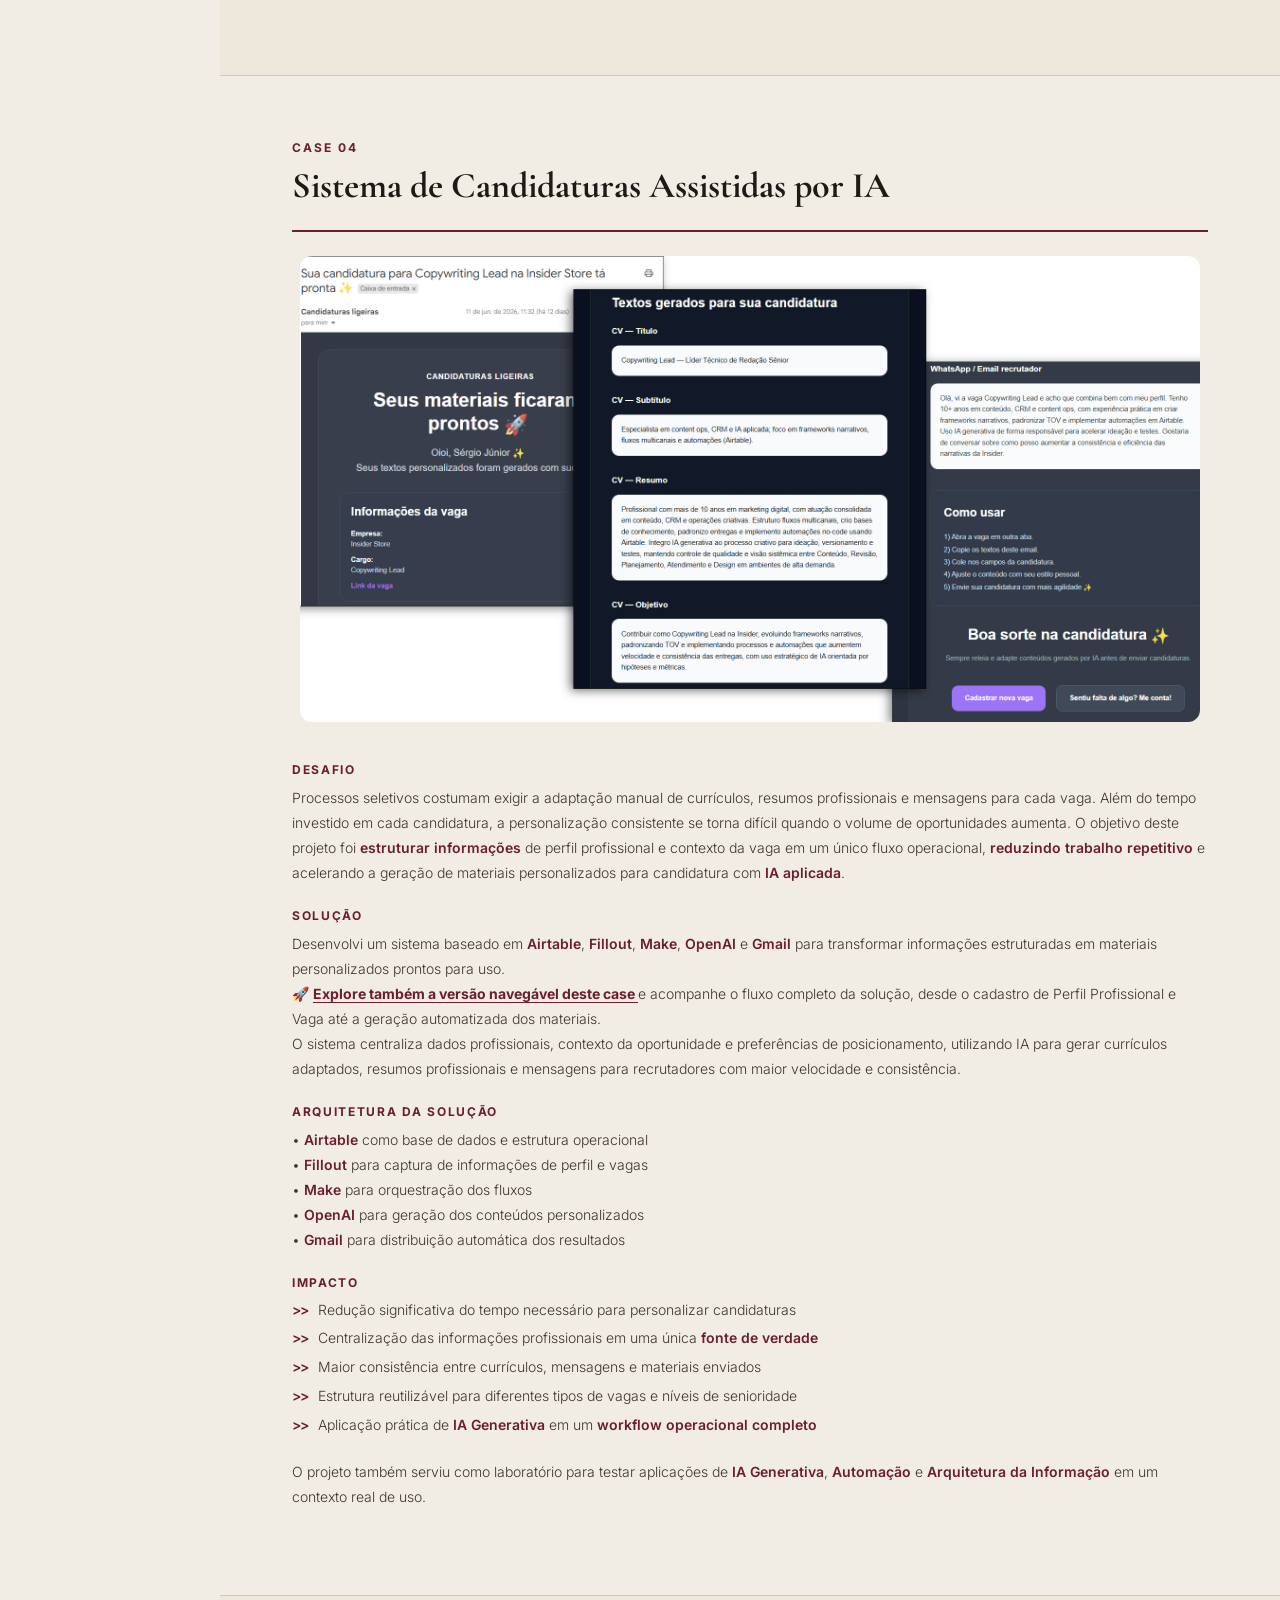
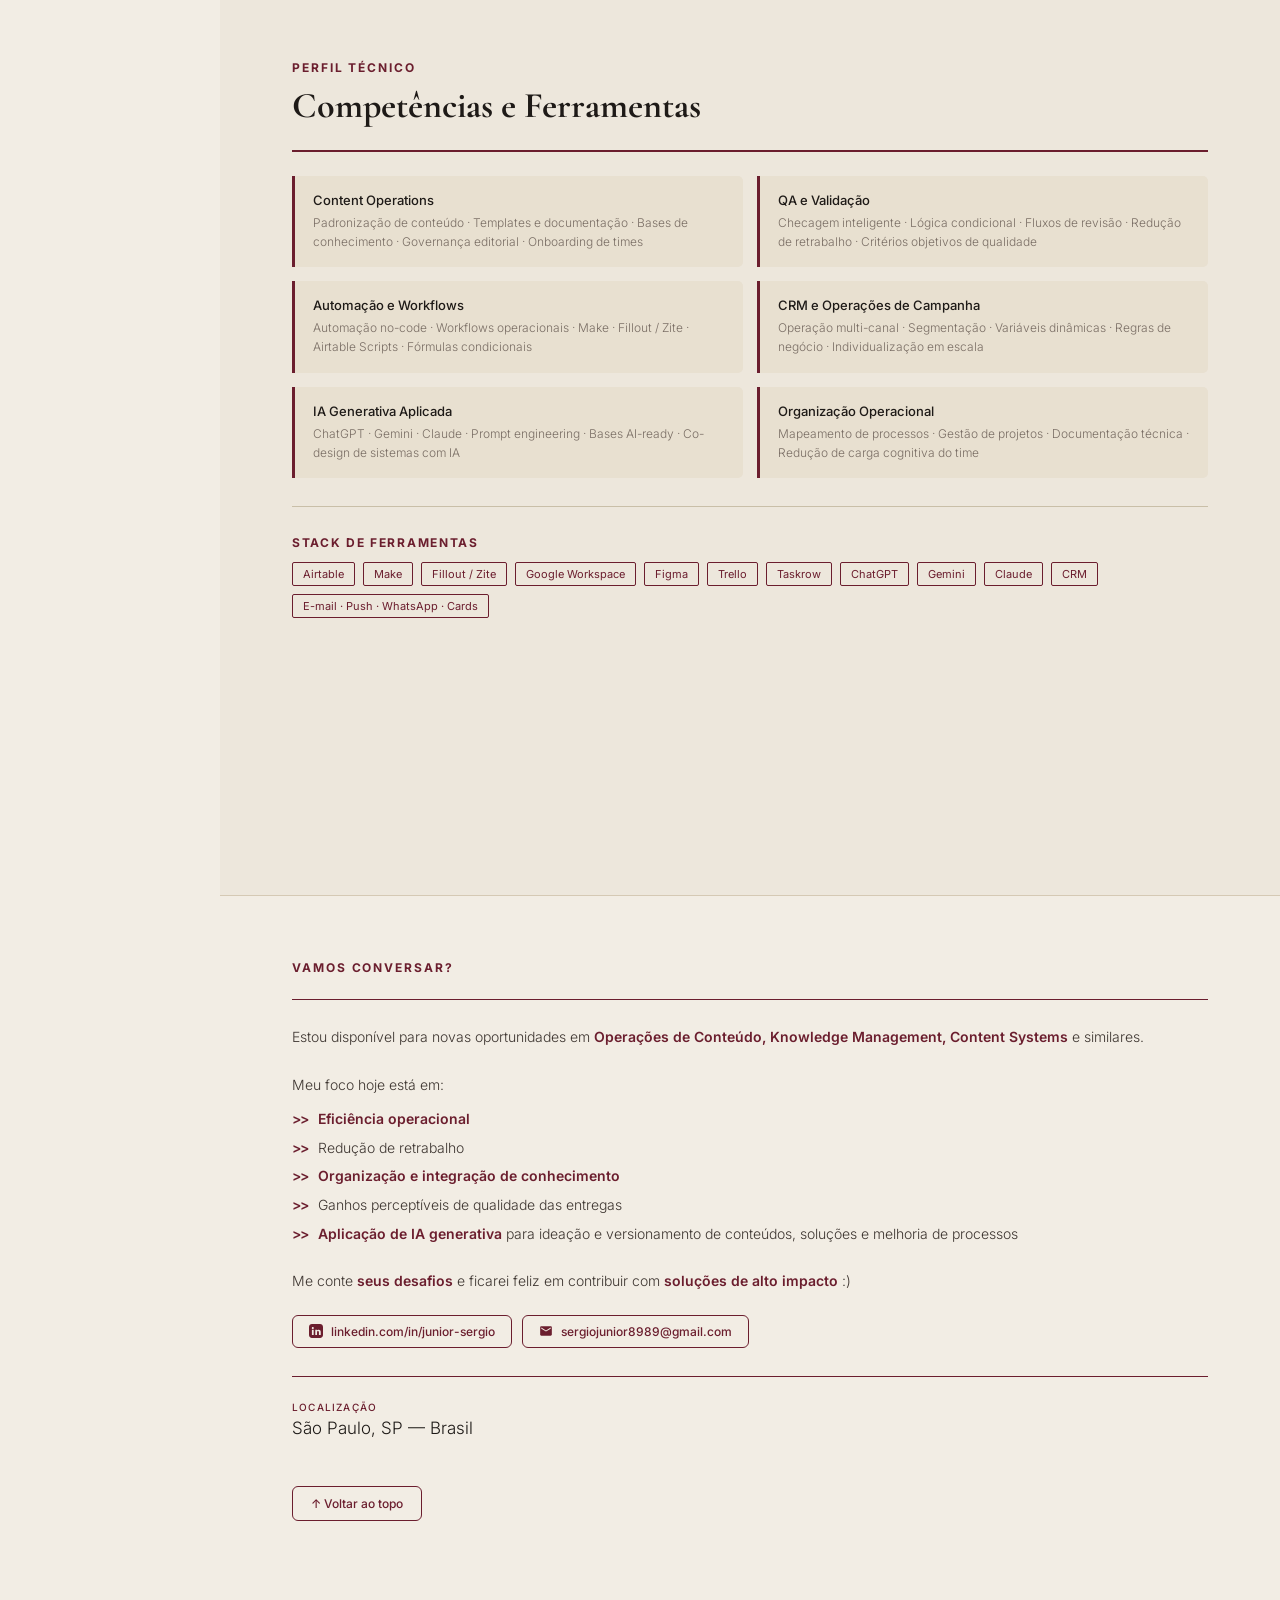
==== commit 95ebe222: "Update case description with navigable version link" ====
--- a/index.html
+++ b/index.html
@@ -656,7 +656,17 @@
     <div class="block-text">Desenvolvi um sistema baseado em <strong>Airtable</strong>, <strong>Fillout</strong>, <strong>Make</strong>, <strong>OpenAI</strong> e <strong>Gmail</strong> para transformar informações estruturadas em materiais personalizados prontos para uso.
 
 <p class="case-cta">
-🚀 Explore também a versão navegável deste case e acompanhe o fluxo completo da solução, desde o cadastro de Perfil Profissional e Vaga até a geração automatizada dos materiais.
+
+🚀 <a
+href="https://junior-sergio.github.io/portfolio-operacoes-conteudo/case04/"
+class="case-link"
+target="_blank"
+>
+Explore também a versão navegável deste case
+</a>
+
+e acompanhe o fluxo completo da solução, desde o cadastro de Perfil Profissional e Vaga até a geração automatizada dos materiais.
+
 </p>
 
 O sistema centraliza dados profissionais, contexto da oportunidade e preferências de posicionamento, utilizando IA para gerar currículos adaptados, resumos profissionais e mensagens para recrutadores com maior velocidade e consistência.</div>
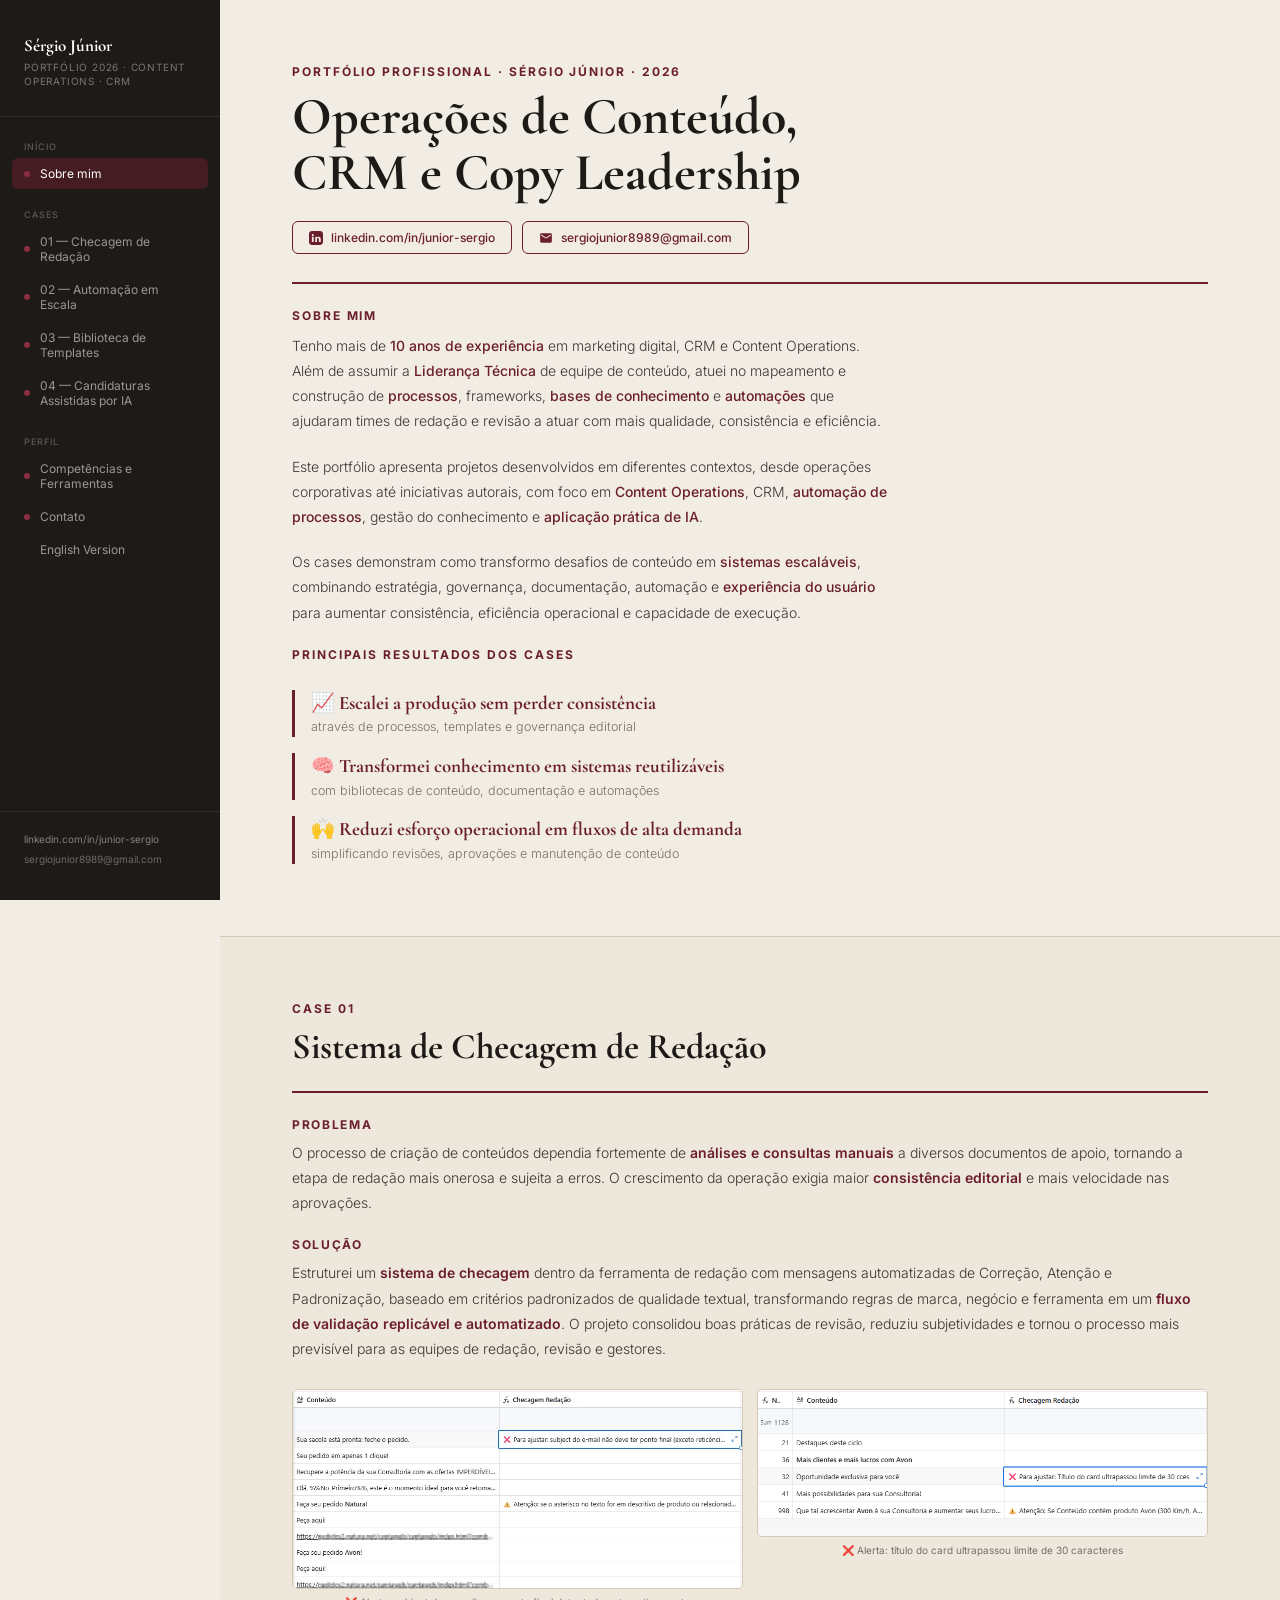
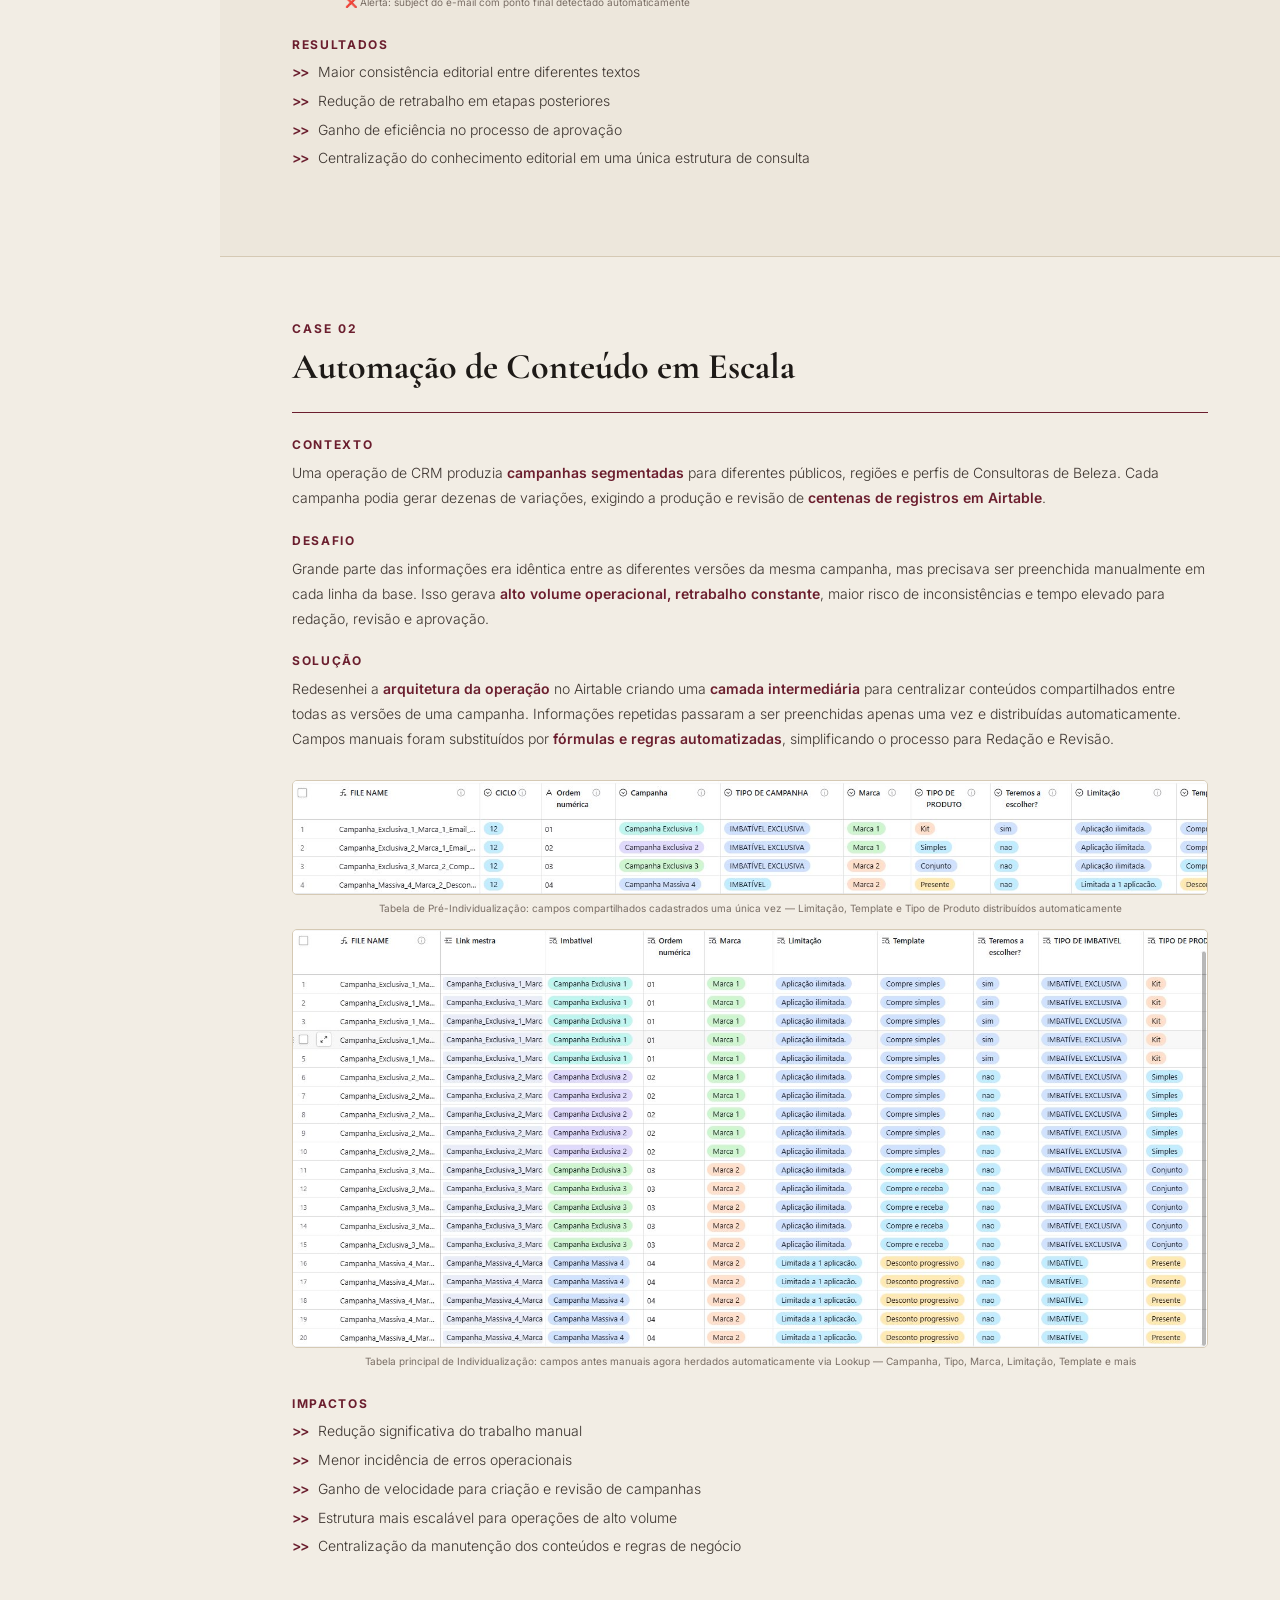
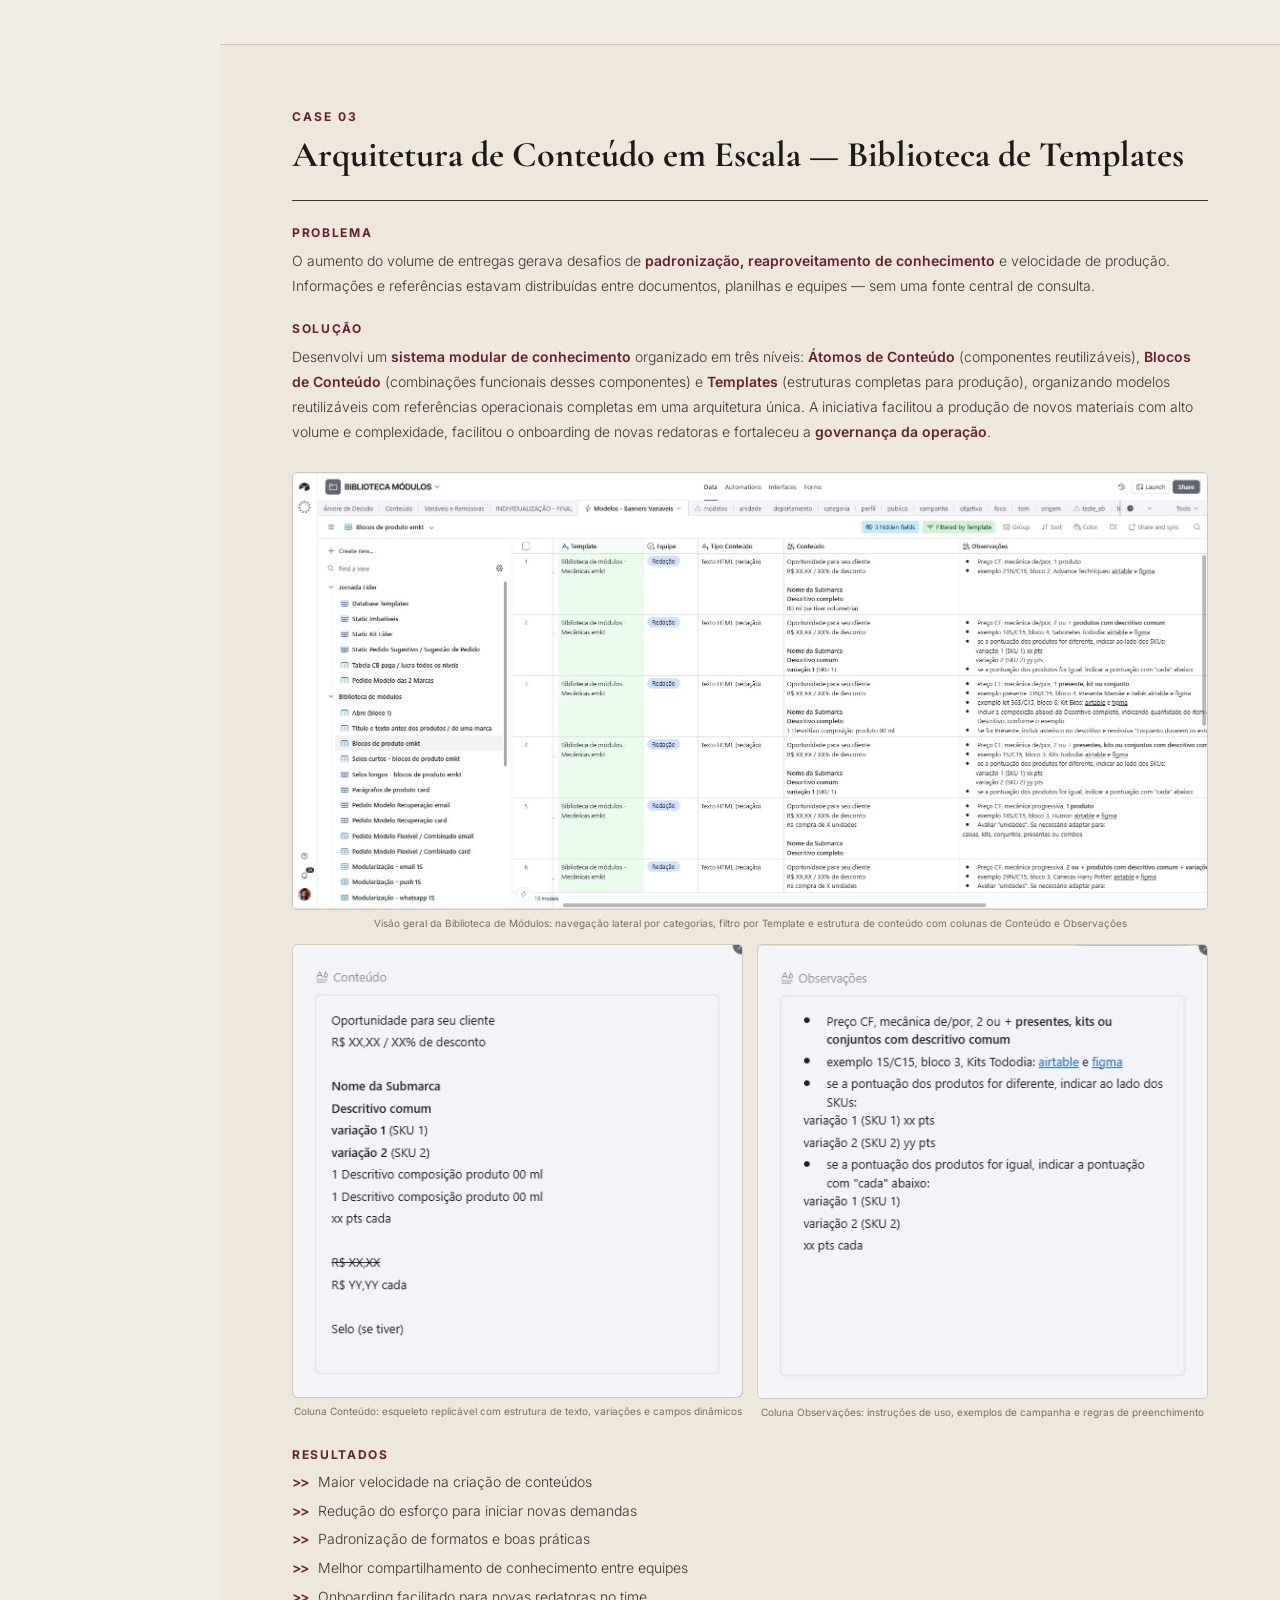
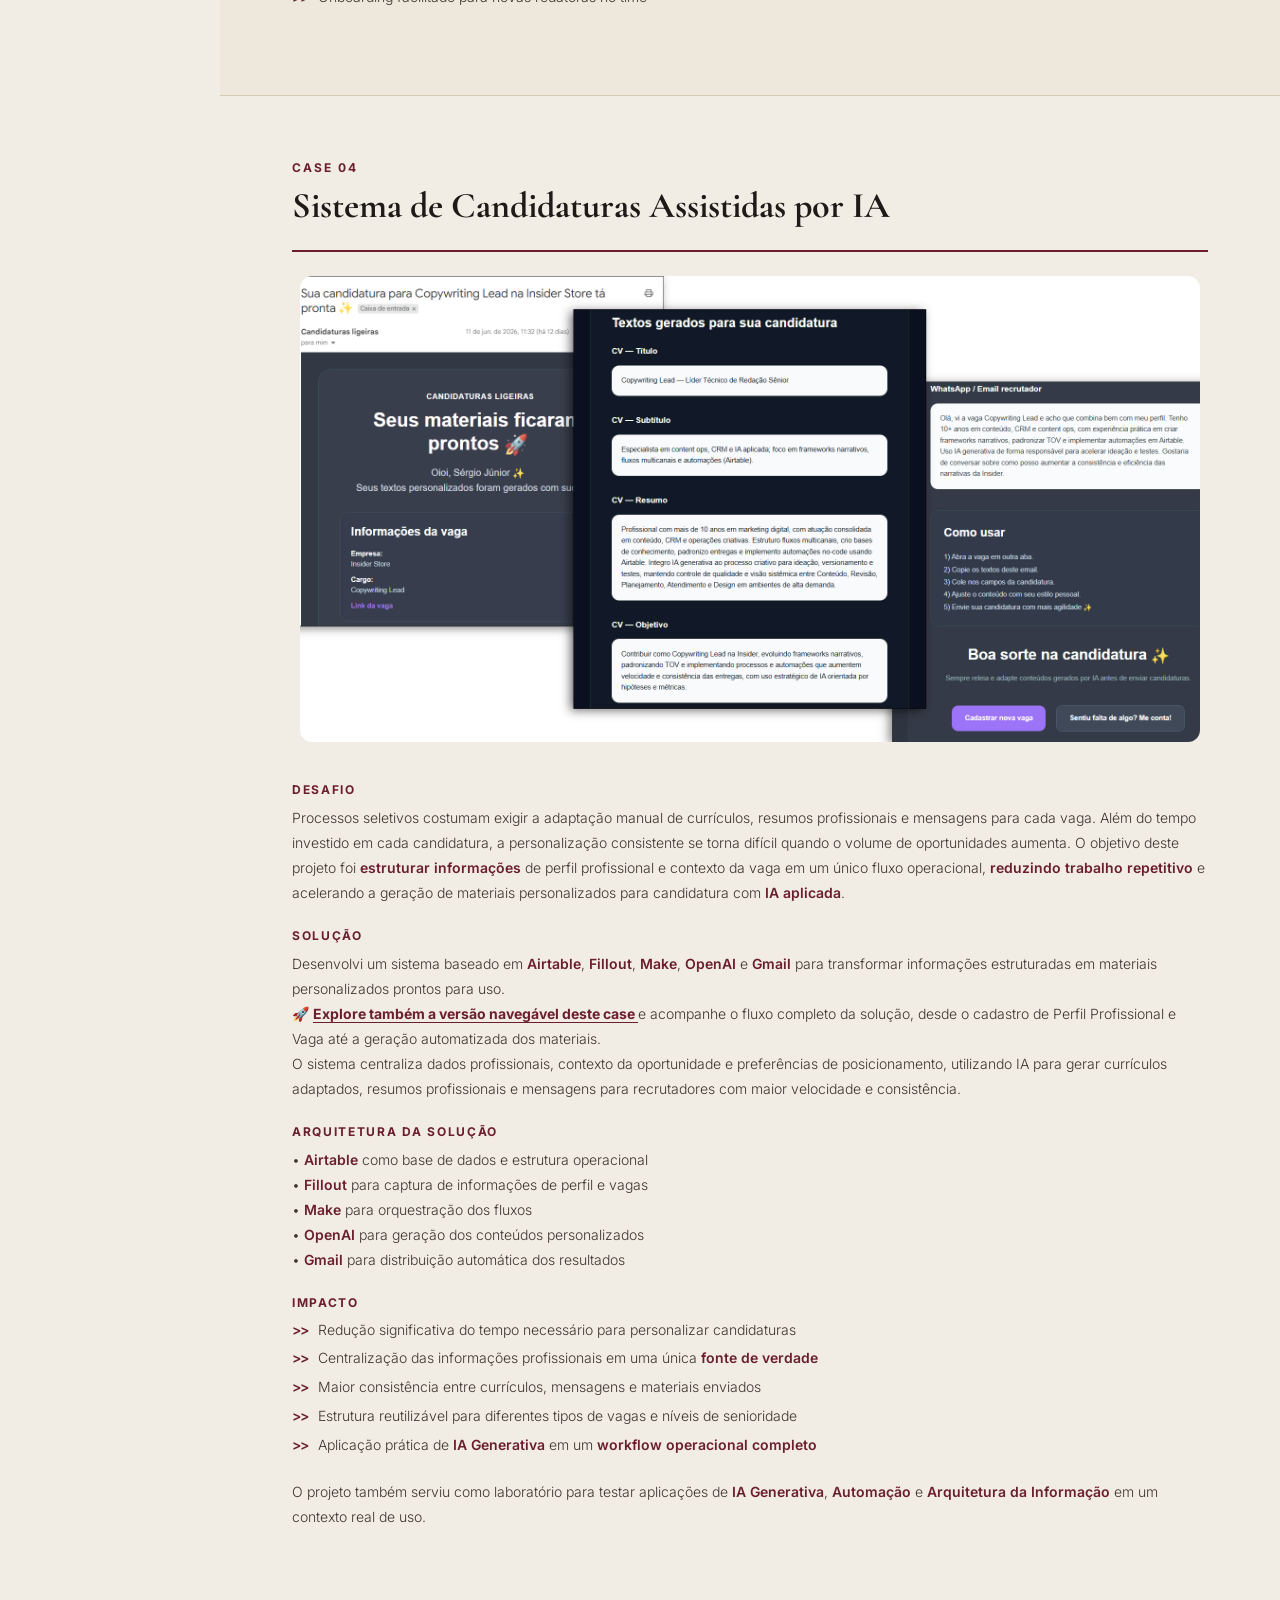
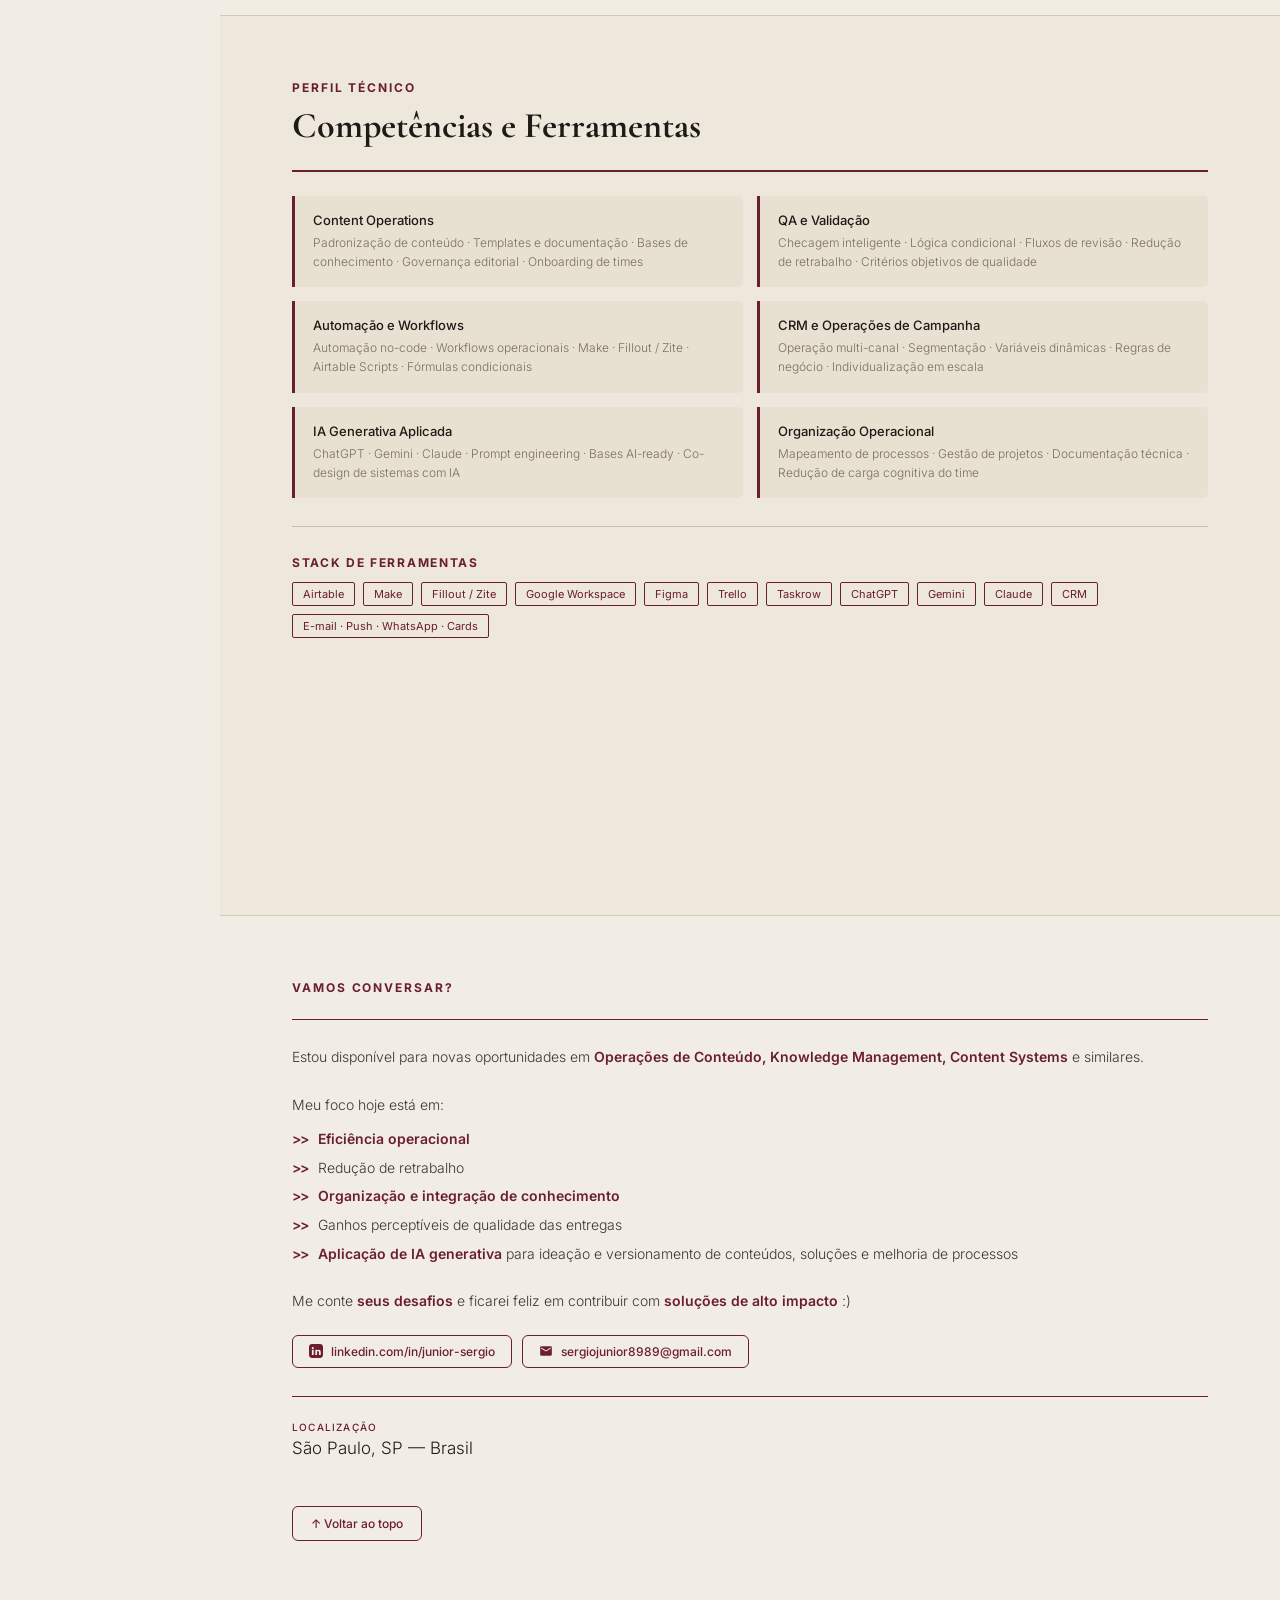
==== commit 236f8bb4: "Refactor portfolio project descriptions Reorganized portfolio description for clarity and flow." ====
--- a/index.html
+++ b/index.html
@@ -498,7 +498,9 @@
   <span class="eyebrow">Sobre mim</span>
   <p class="body-text" style="max-width:600px;">Tenho mais de <strong>10 anos de experiência</strong> em marketing digital, CRM e Content Operations. Além de assumir a <strong>Liderança Técnica</strong> de equipe de conteúdo, atuei no mapeamento e construção de <strong>processos</strong>, frameworks, <strong>bases de conhecimento</strong> e <strong>automações</strong> que ajudaram times de redação e revisão a atuar com mais qualidade, consistência e eficiência.</p>
   <br>
-  <p class="body-text" style="max-width:600px;">Este portfólio apresenta projetos desenvolvidos em diferentes contextos, desde operações corporativas até iniciativas autorais, com foco em <strong>Content Operations</strong>, CRM, <strong>automação de processos</strong>, gestão do conhecimento e <strong>aplicação prática de IA</strong>. Os cases demonstram como transformo desafios de conteúdo em <strong>sistemas escaláveis</strong>, combinando estratégia, governança, documentação, automação e <strong>experiência do usuário</strong> para aumentar consistência, eficiência operacional e capacidade de execução.</p>
+  <p class="body-text" style="max-width:600px;">Este portfólio apresenta projetos desenvolvidos em diferentes contextos, desde operações corporativas até iniciativas autorais, com foco em <strong>Content Operations</strong>, CRM, <strong>automação de processos</strong>, gestão do conhecimento e <strong>aplicação prática de IA</strong>.</p>
+    <br>
+  <p class="body-text" style="max-width:600px;">Os cases demonstram como transformo desafios de conteúdo em <strong>sistemas escaláveis</strong>, combinando estratégia, governança, documentação, automação e <strong>experiência do usuário</strong> para aumentar consistência, eficiência operacional e capacidade de execução.</p>
   <div style="margin-top:22px;margin-bottom:10px;"><span class="eyebrow">Principais resultados dos cases</span></div>
 
   <div class="highlight-results">
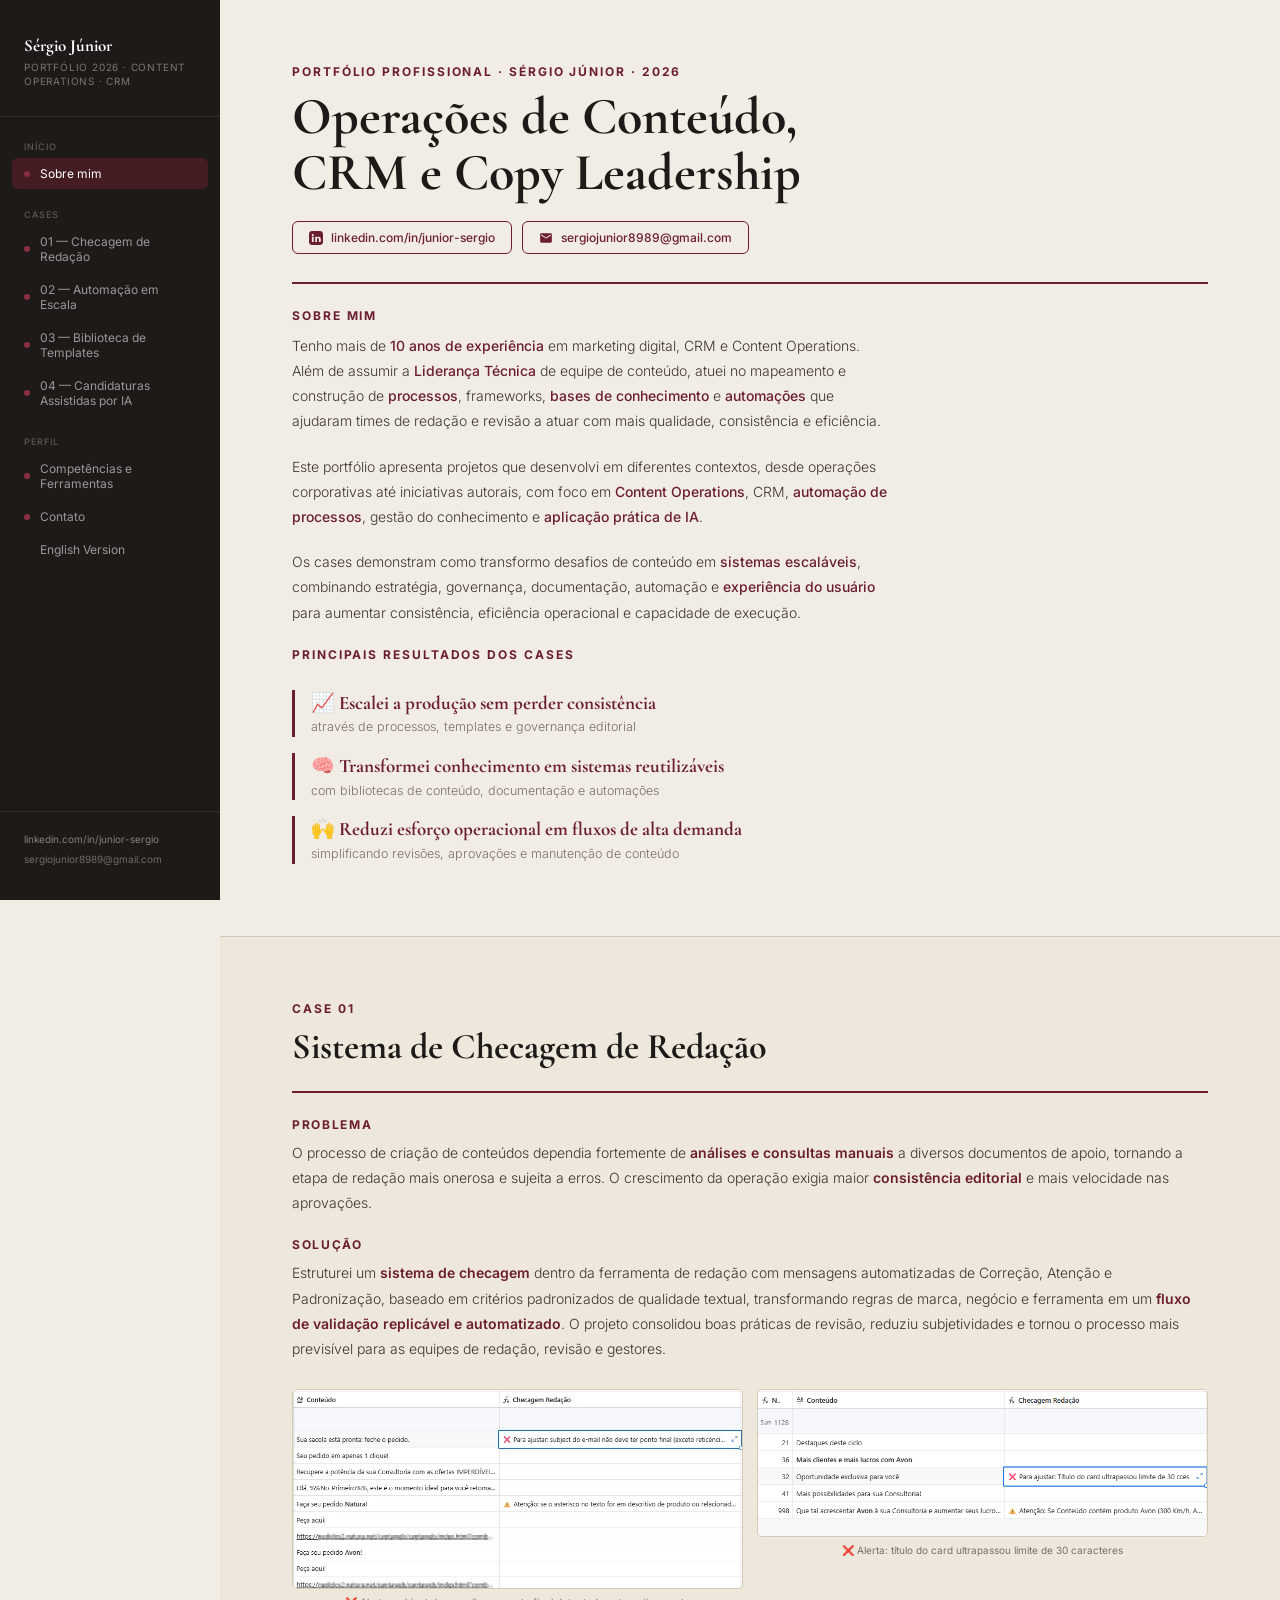
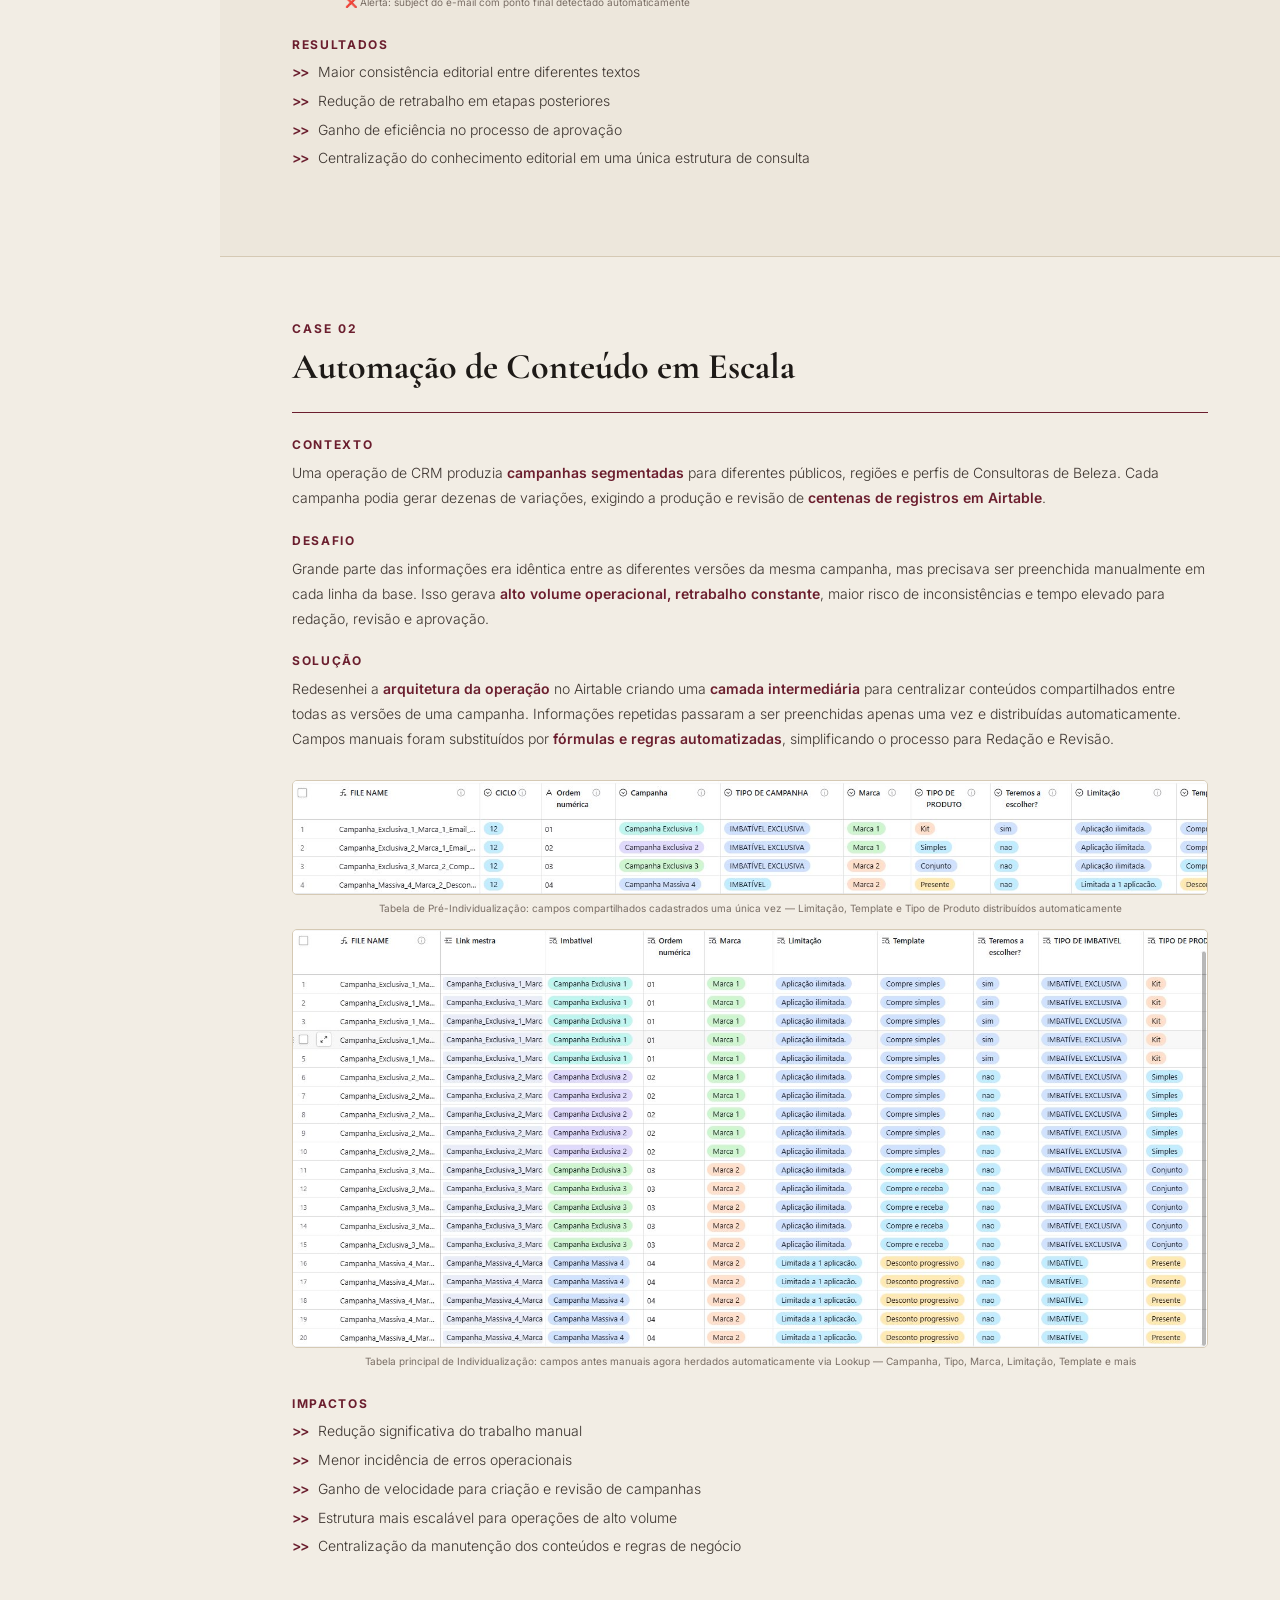
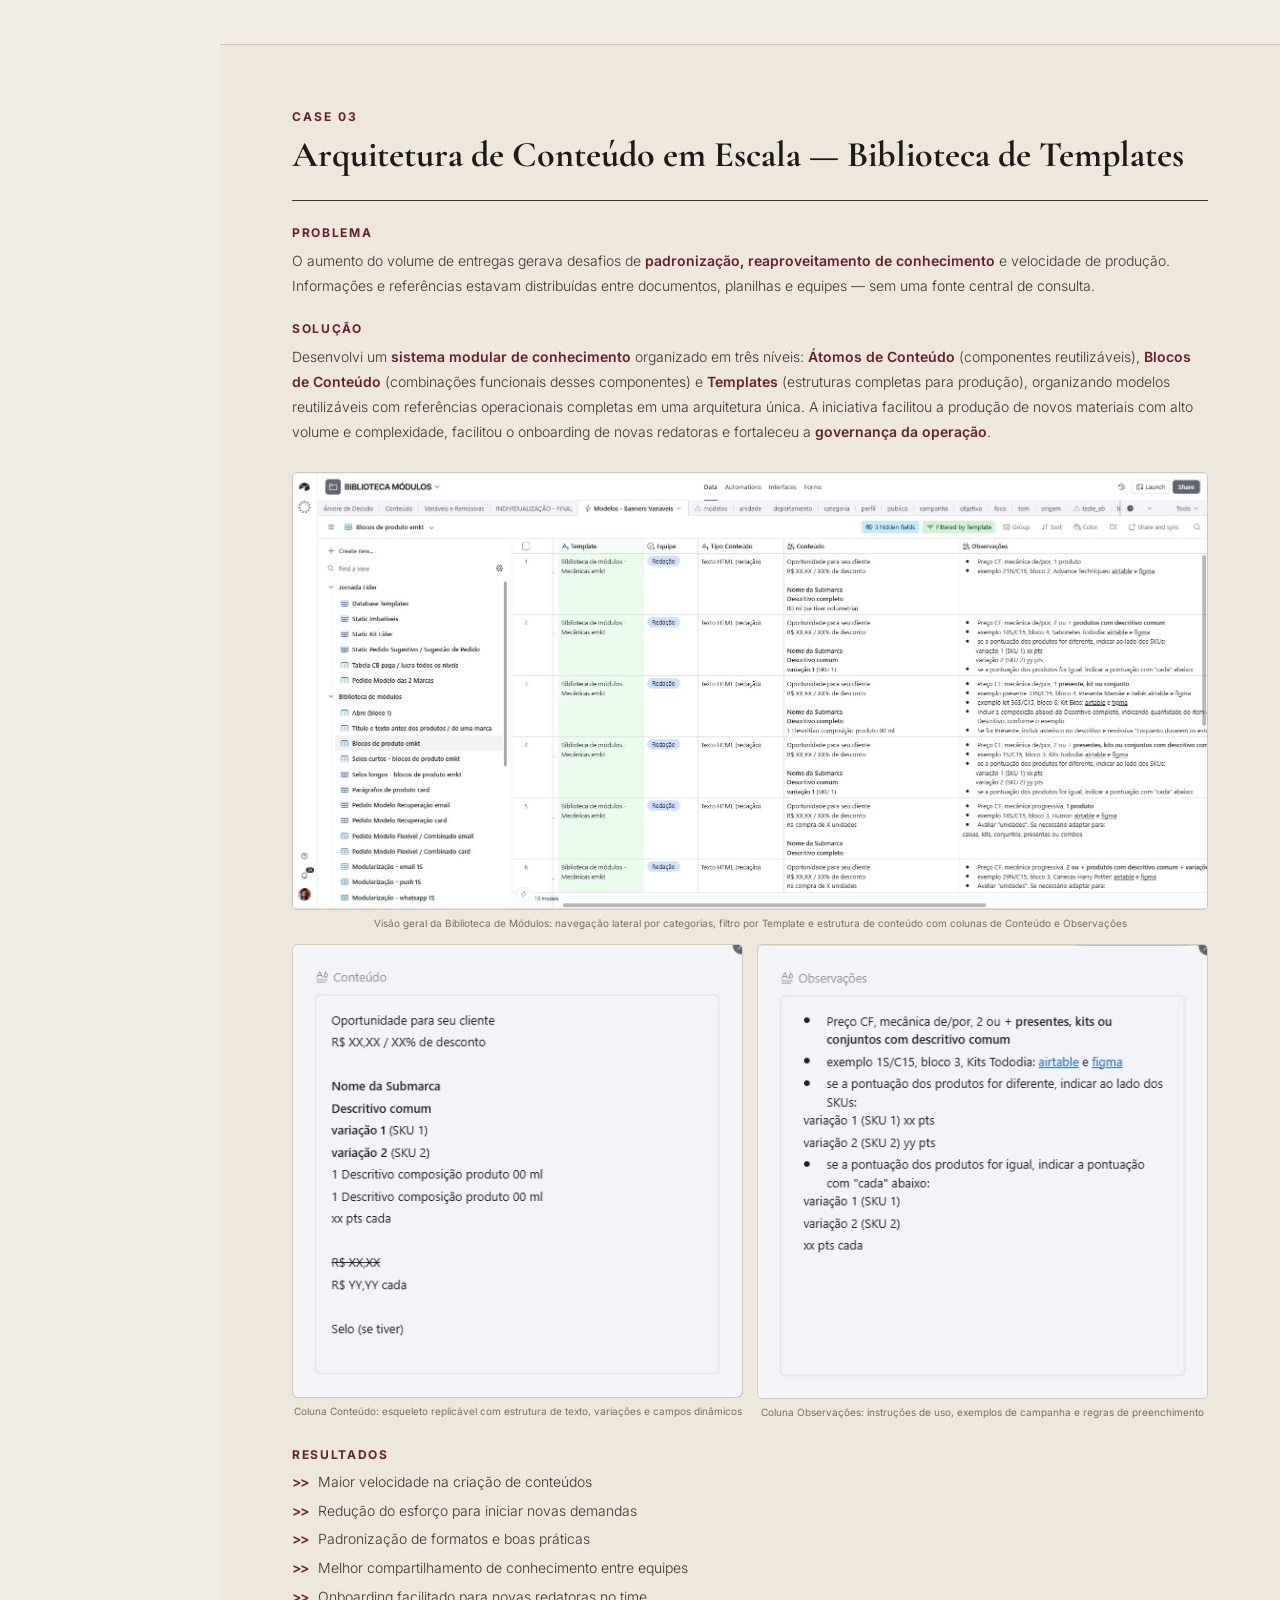
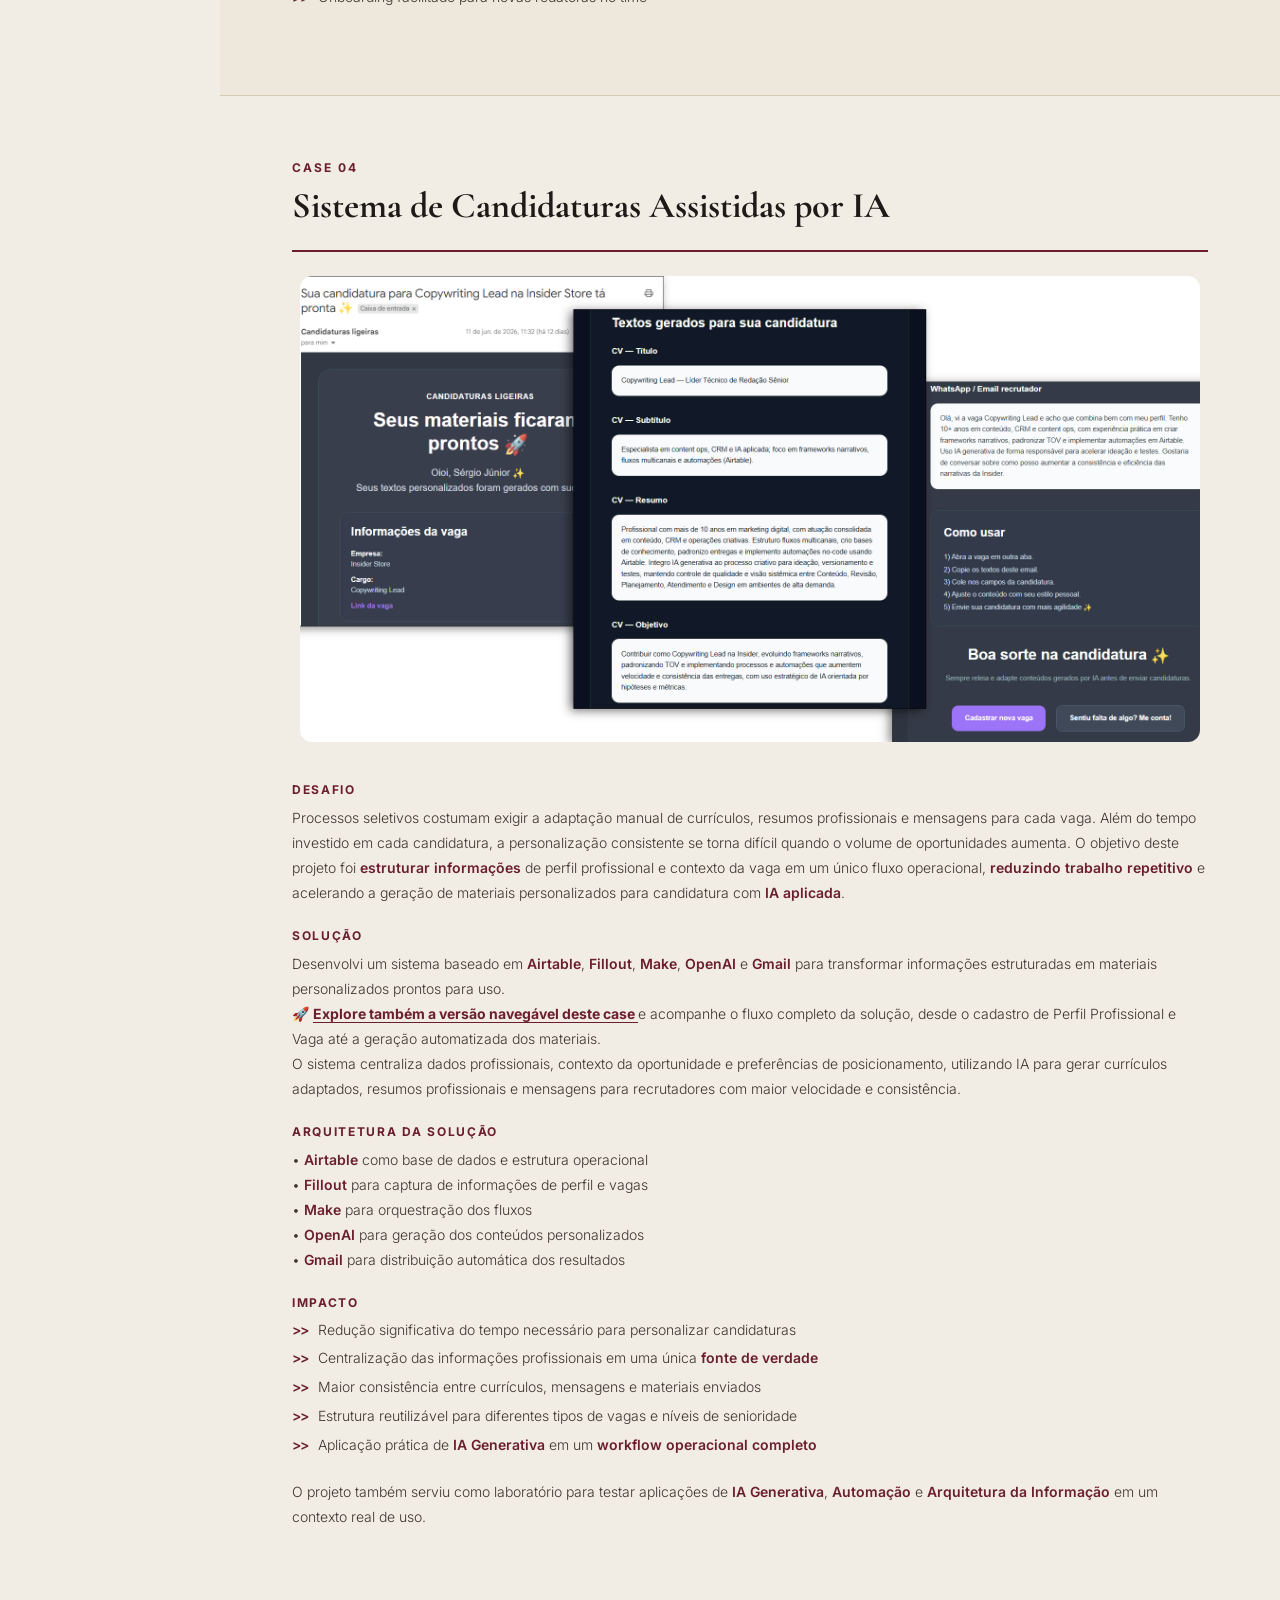
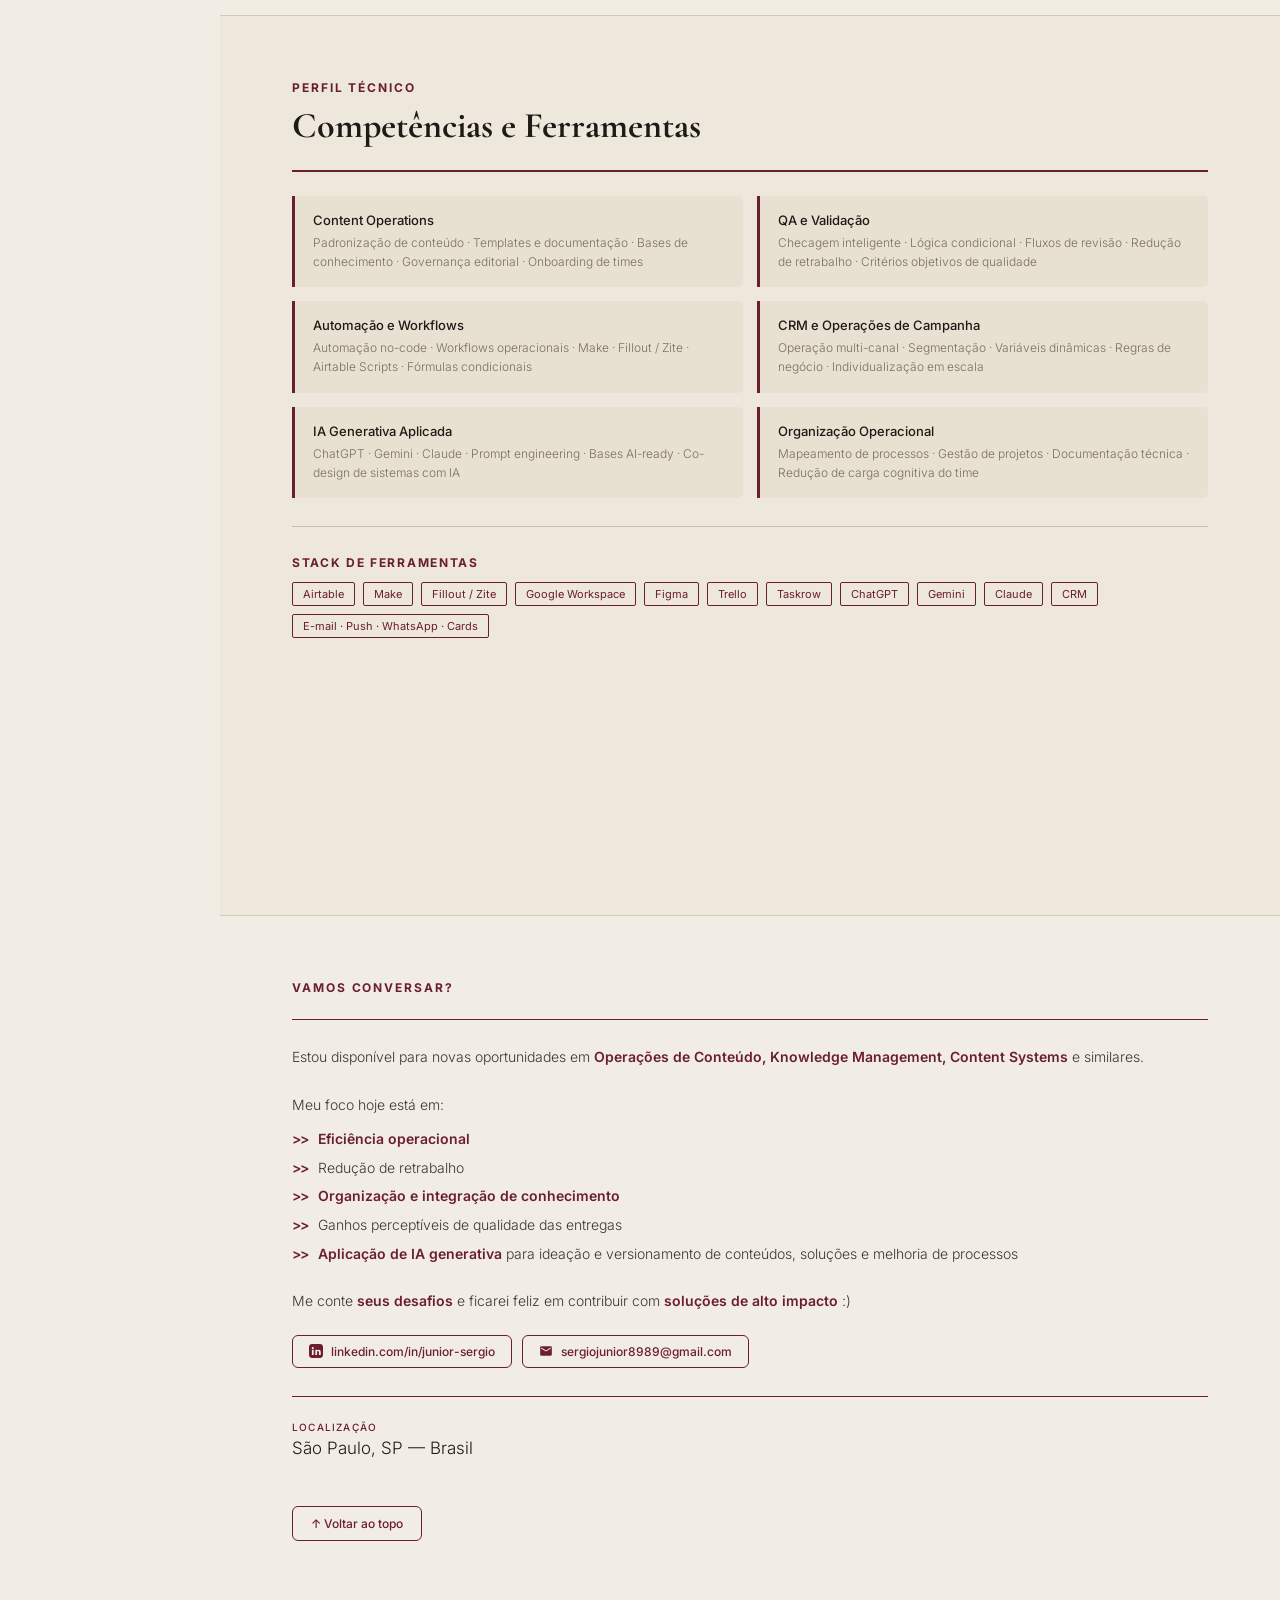
==== commit c40681ee: "Update portfolio description for clarity" ====
--- a/index.html
+++ b/index.html
@@ -498,7 +498,7 @@
   <span class="eyebrow">Sobre mim</span>
   <p class="body-text" style="max-width:600px;">Tenho mais de <strong>10 anos de experiência</strong> em marketing digital, CRM e Content Operations. Além de assumir a <strong>Liderança Técnica</strong> de equipe de conteúdo, atuei no mapeamento e construção de <strong>processos</strong>, frameworks, <strong>bases de conhecimento</strong> e <strong>automações</strong> que ajudaram times de redação e revisão a atuar com mais qualidade, consistência e eficiência.</p>
   <br>
-  <p class="body-text" style="max-width:600px;">Este portfólio apresenta projetos desenvolvidos em diferentes contextos, desde operações corporativas até iniciativas autorais, com foco em <strong>Content Operations</strong>, CRM, <strong>automação de processos</strong>, gestão do conhecimento e <strong>aplicação prática de IA</strong>.</p>
+  <p class="body-text" style="max-width:600px;">Este portfólio apresenta projetos que desenvolvi em diferentes contextos, desde operações corporativas até iniciativas autorais, com foco em <strong>Content Operations</strong>, CRM, <strong>automação de processos</strong>, gestão do conhecimento e <strong>aplicação prática de IA</strong>.</p>
     <br>
   <p class="body-text" style="max-width:600px;">Os cases demonstram como transformo desafios de conteúdo em <strong>sistemas escaláveis</strong>, combinando estratégia, governança, documentação, automação e <strong>experiência do usuário</strong> para aumentar consistência, eficiência operacional e capacidade de execução.</p>
   <div style="margin-top:22px;margin-bottom:10px;"><span class="eyebrow">Principais resultados dos cases</span></div>
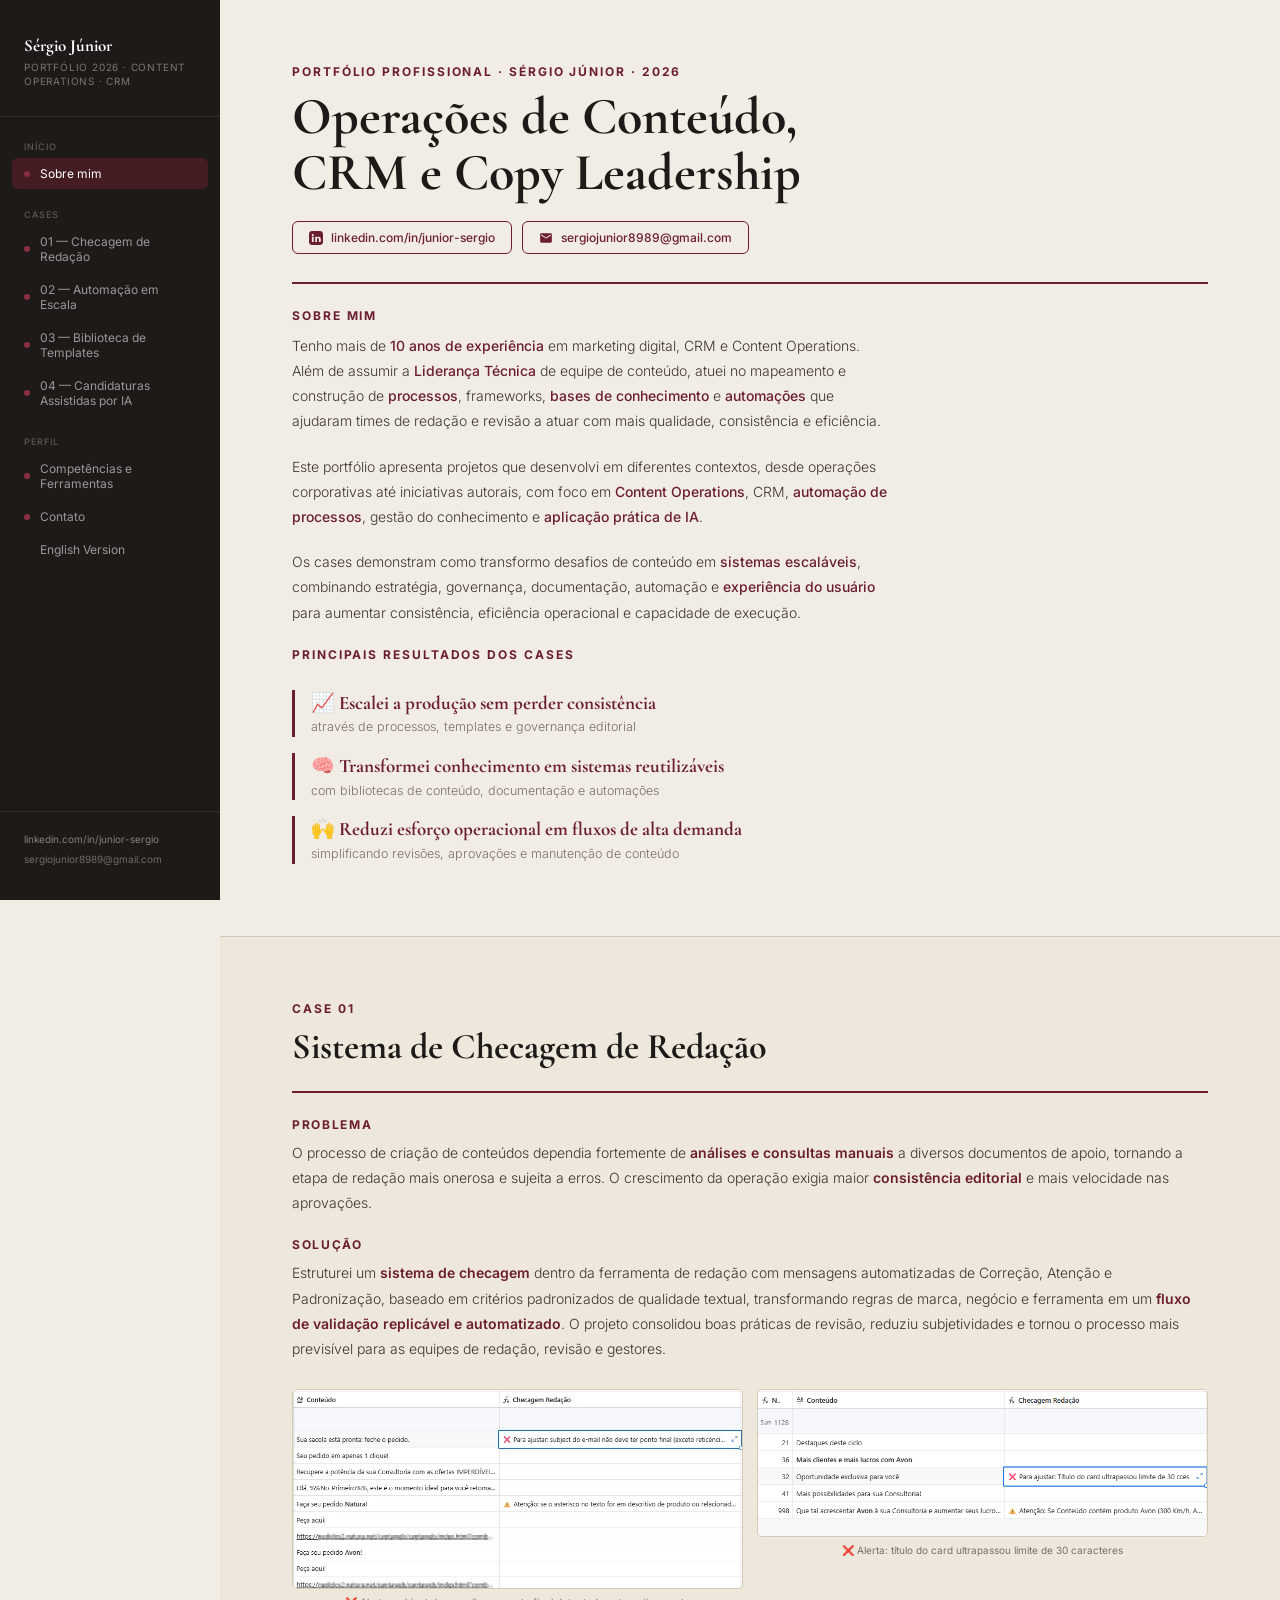
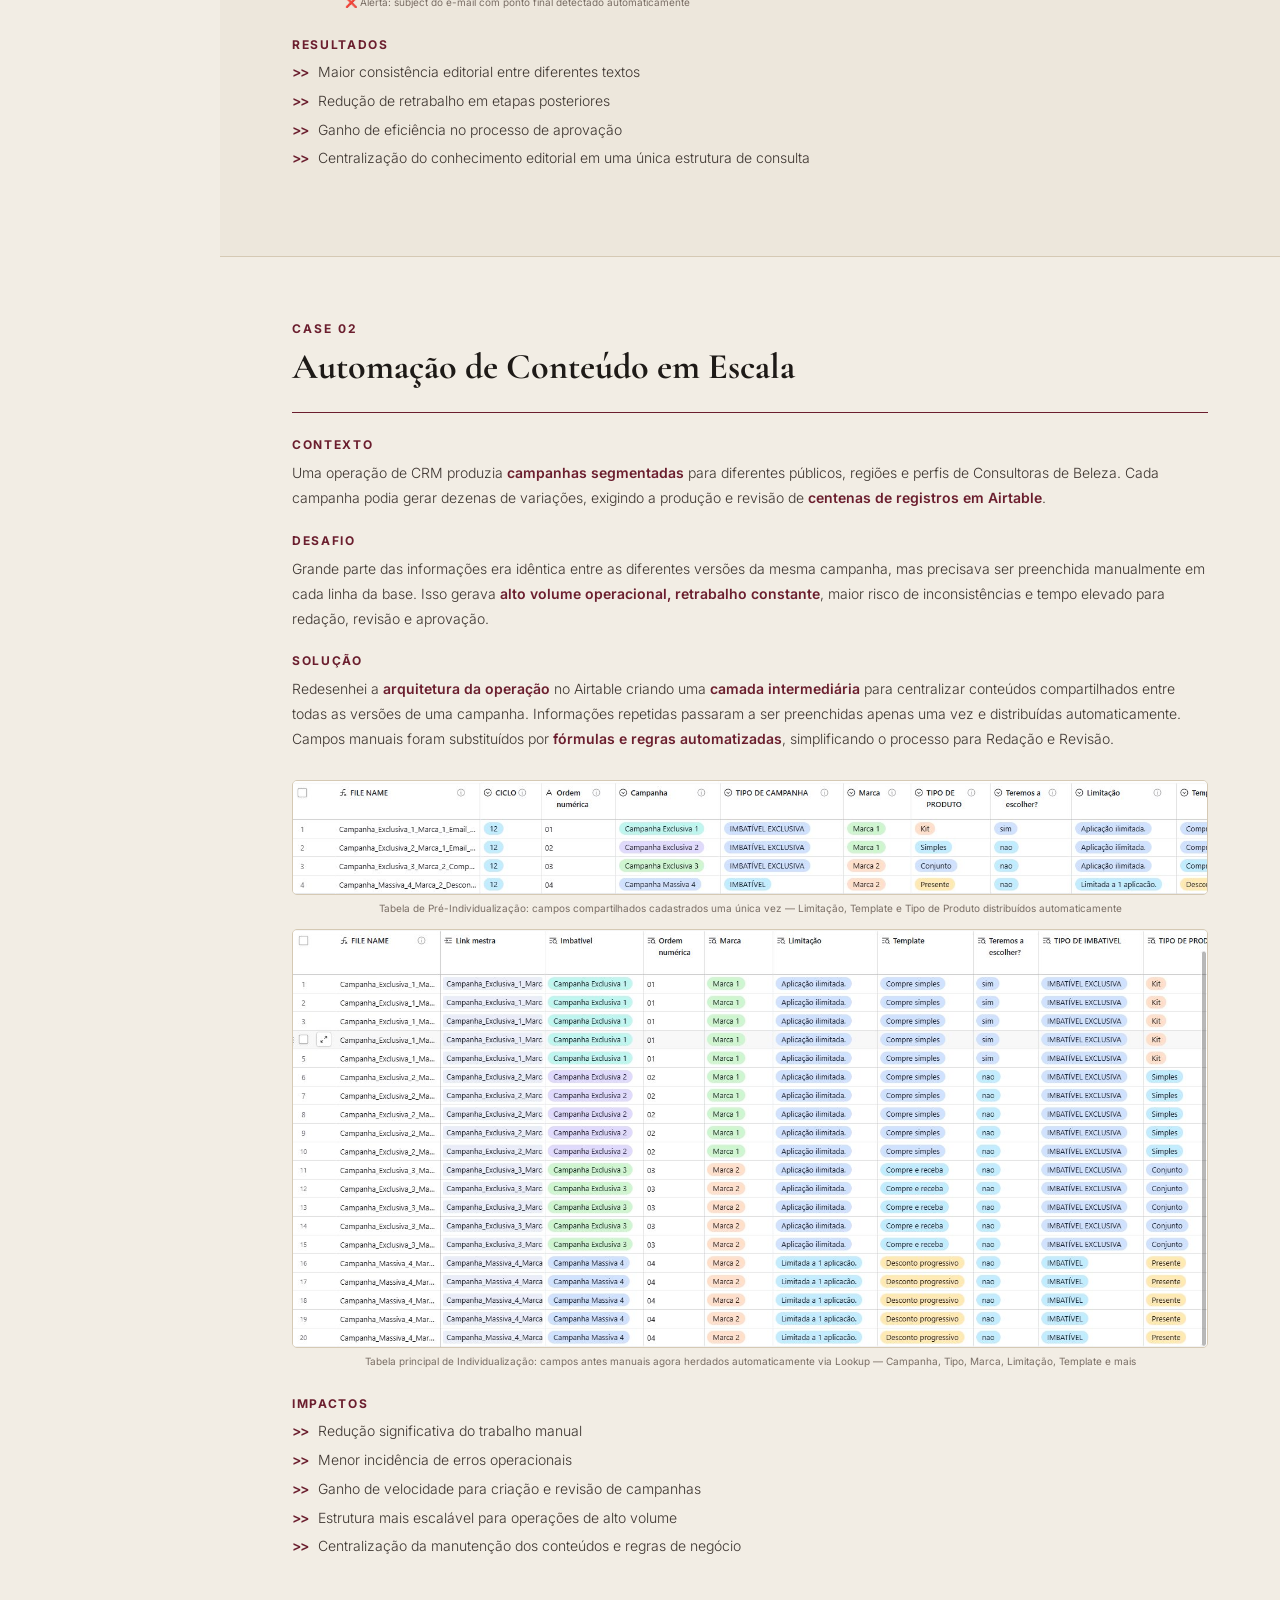
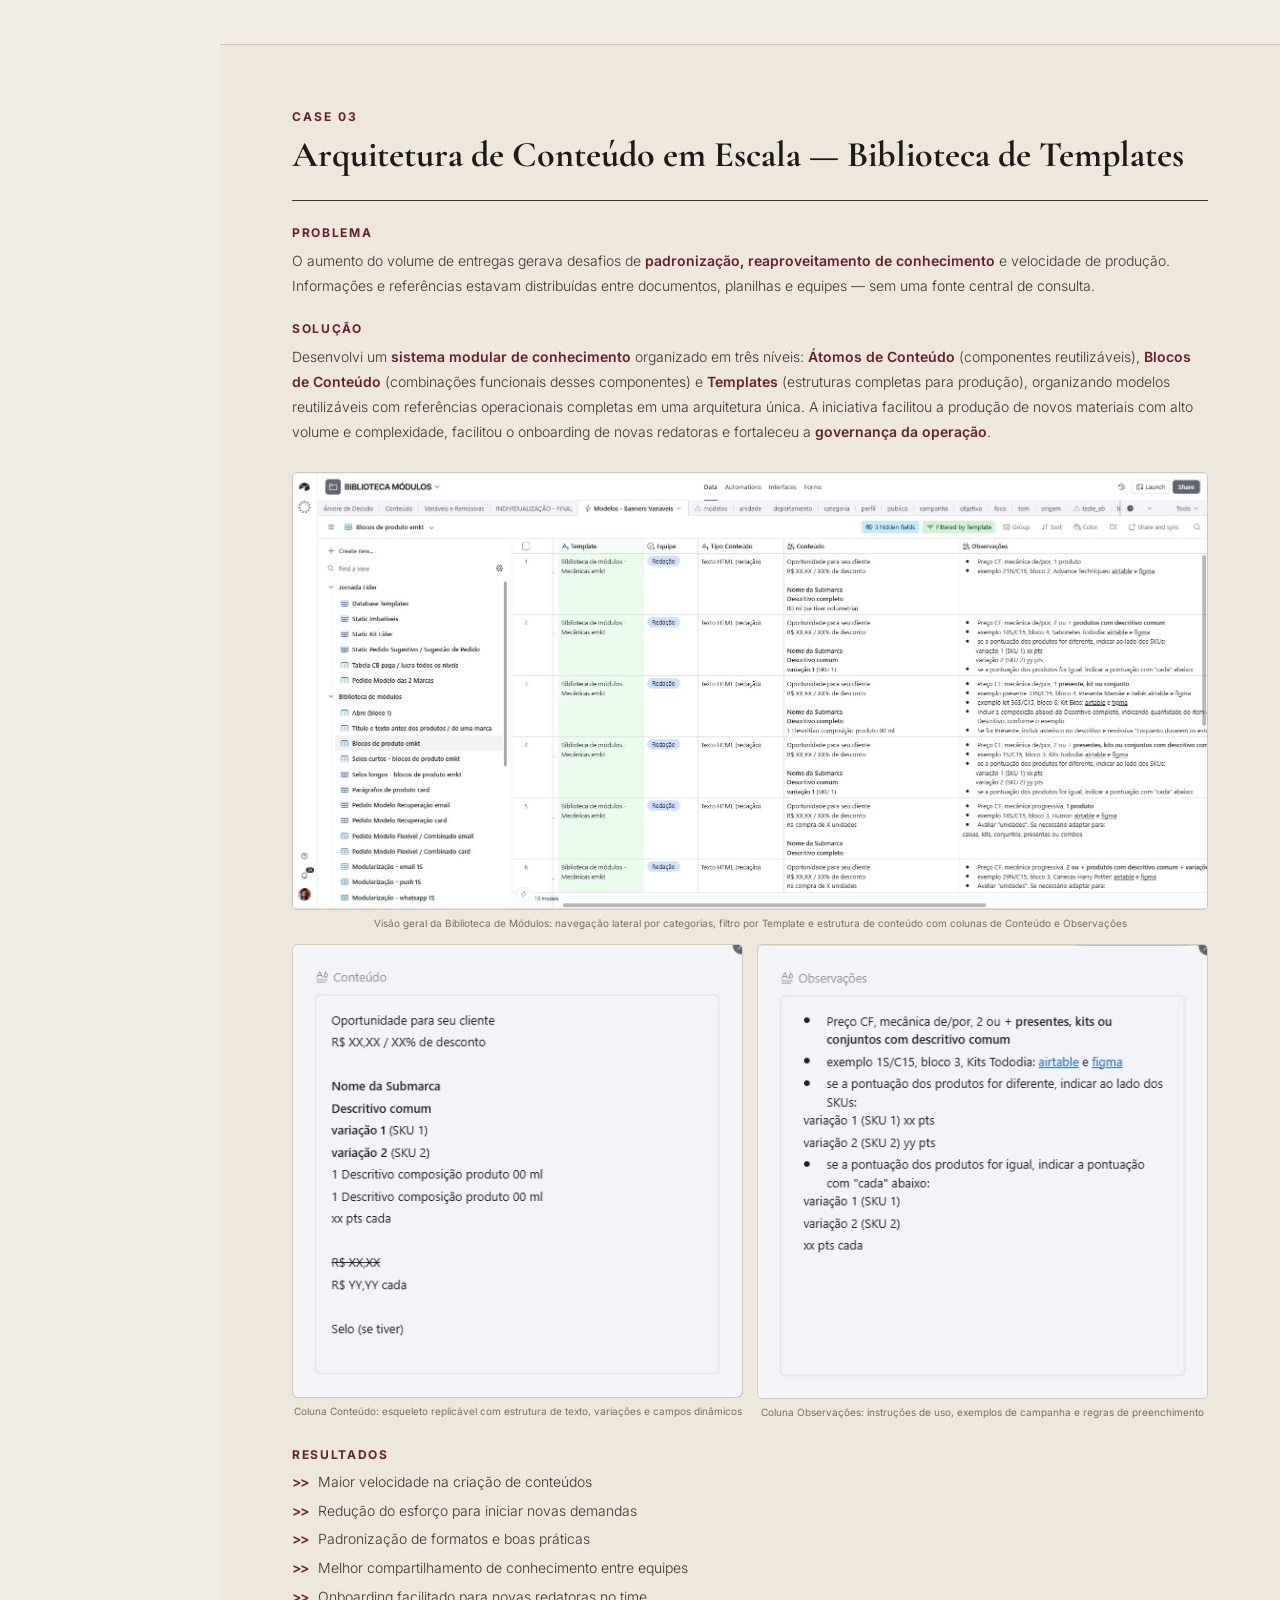
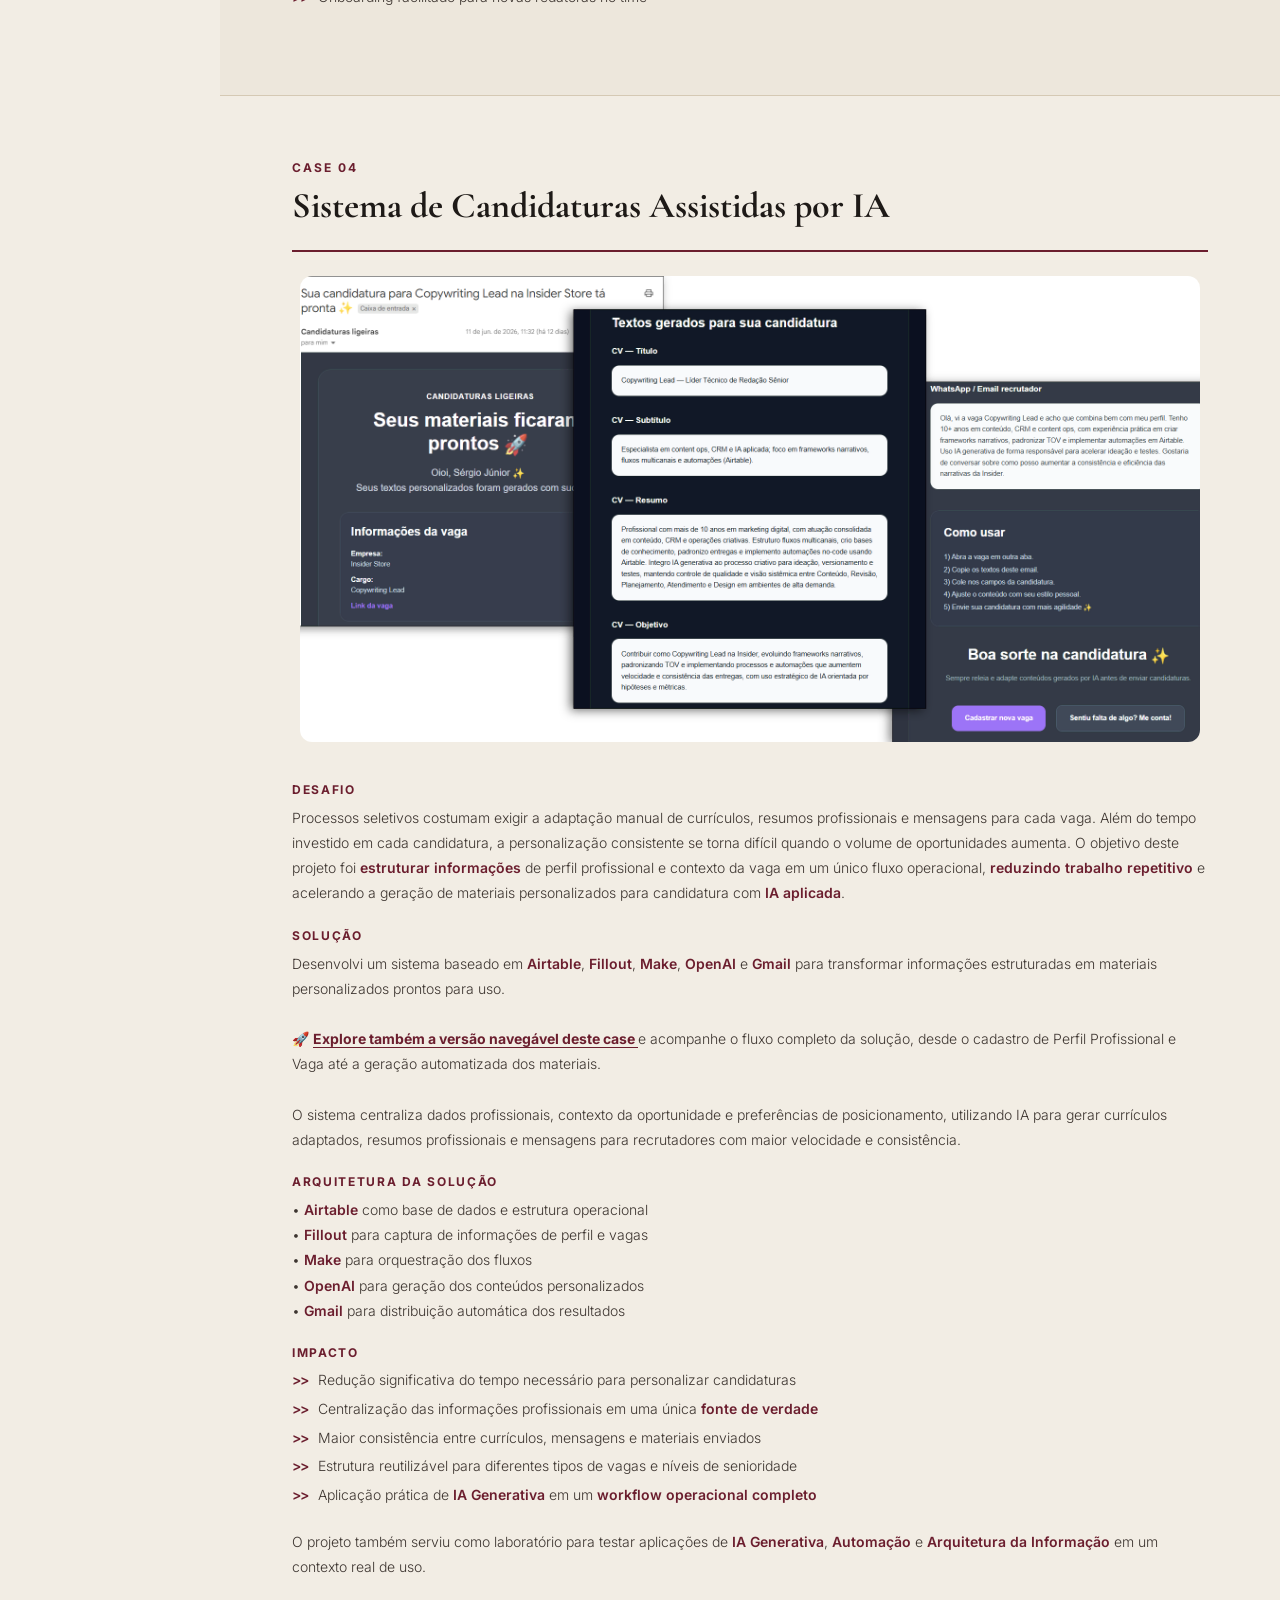
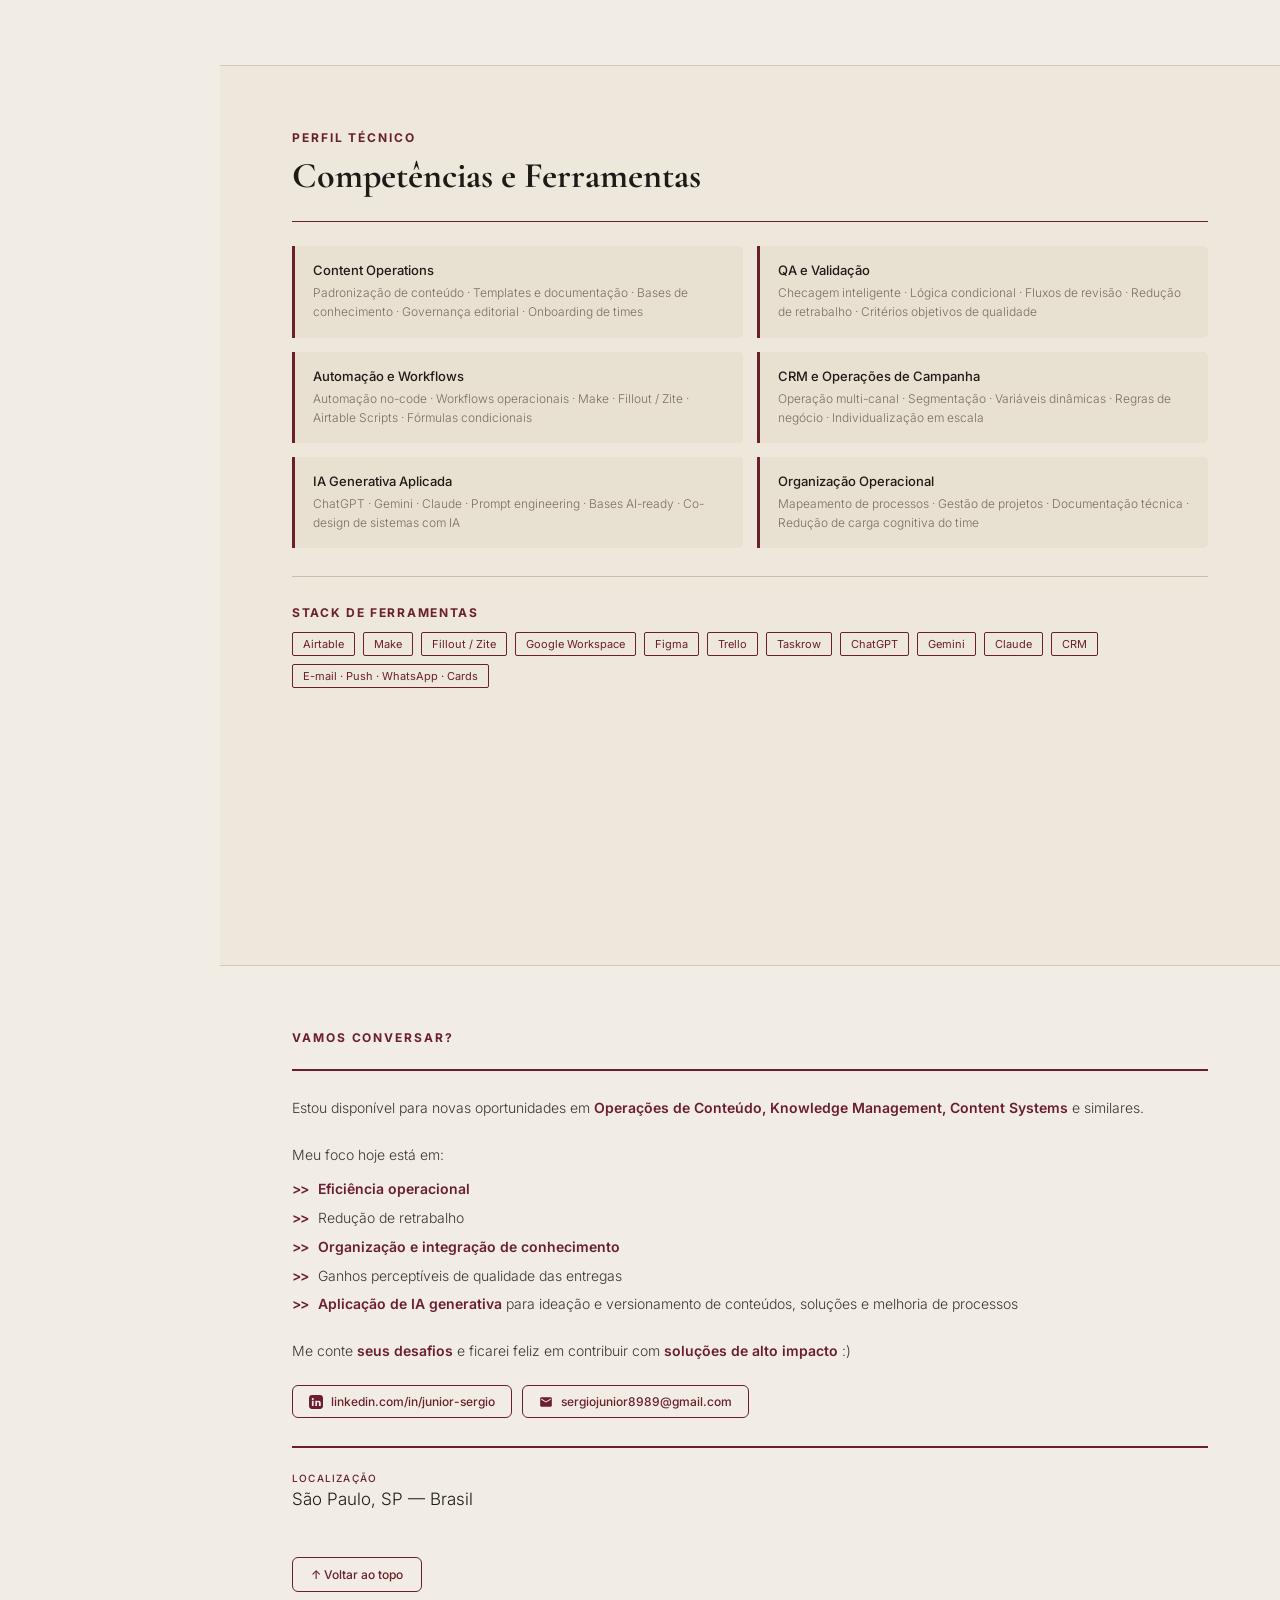
==== commit 917cf002: "Update index.html" ====
--- a/index.html
+++ b/index.html
@@ -655,8 +655,8 @@
   </div>
   <div class="block">
     <h3 class="block-label">Solução</h3>
-    <div class="block-text">Desenvolvi um sistema baseado em <strong>Airtable</strong>, <strong>Fillout</strong>, <strong>Make</strong>, <strong>OpenAI</strong> e <strong>Gmail</strong> para transformar informações estruturadas em materiais personalizados prontos para uso.
-
+    <div class="block-text">Desenvolvi um sistema baseado em <strong>Airtable</strong>, <strong>Fillout</strong>, <strong>Make</strong>, <strong>OpenAI</strong> e <strong>Gmail</strong> para transformar informações estruturadas em materiais personalizados prontos para uso.</p>
+<br>
 <p class="case-cta">
 
 🚀 <a
@@ -670,7 +670,7 @@
 e acompanhe o fluxo completo da solução, desde o cadastro de Perfil Profissional e Vaga até a geração automatizada dos materiais.
 
 </p>
-
+<br>
 O sistema centraliza dados profissionais, contexto da oportunidade e preferências de posicionamento, utilizando IA para gerar currículos adaptados, resumos profissionais e mensagens para recrutadores com maior velocidade e consistência.</div>
   </div>
   <div class="block">
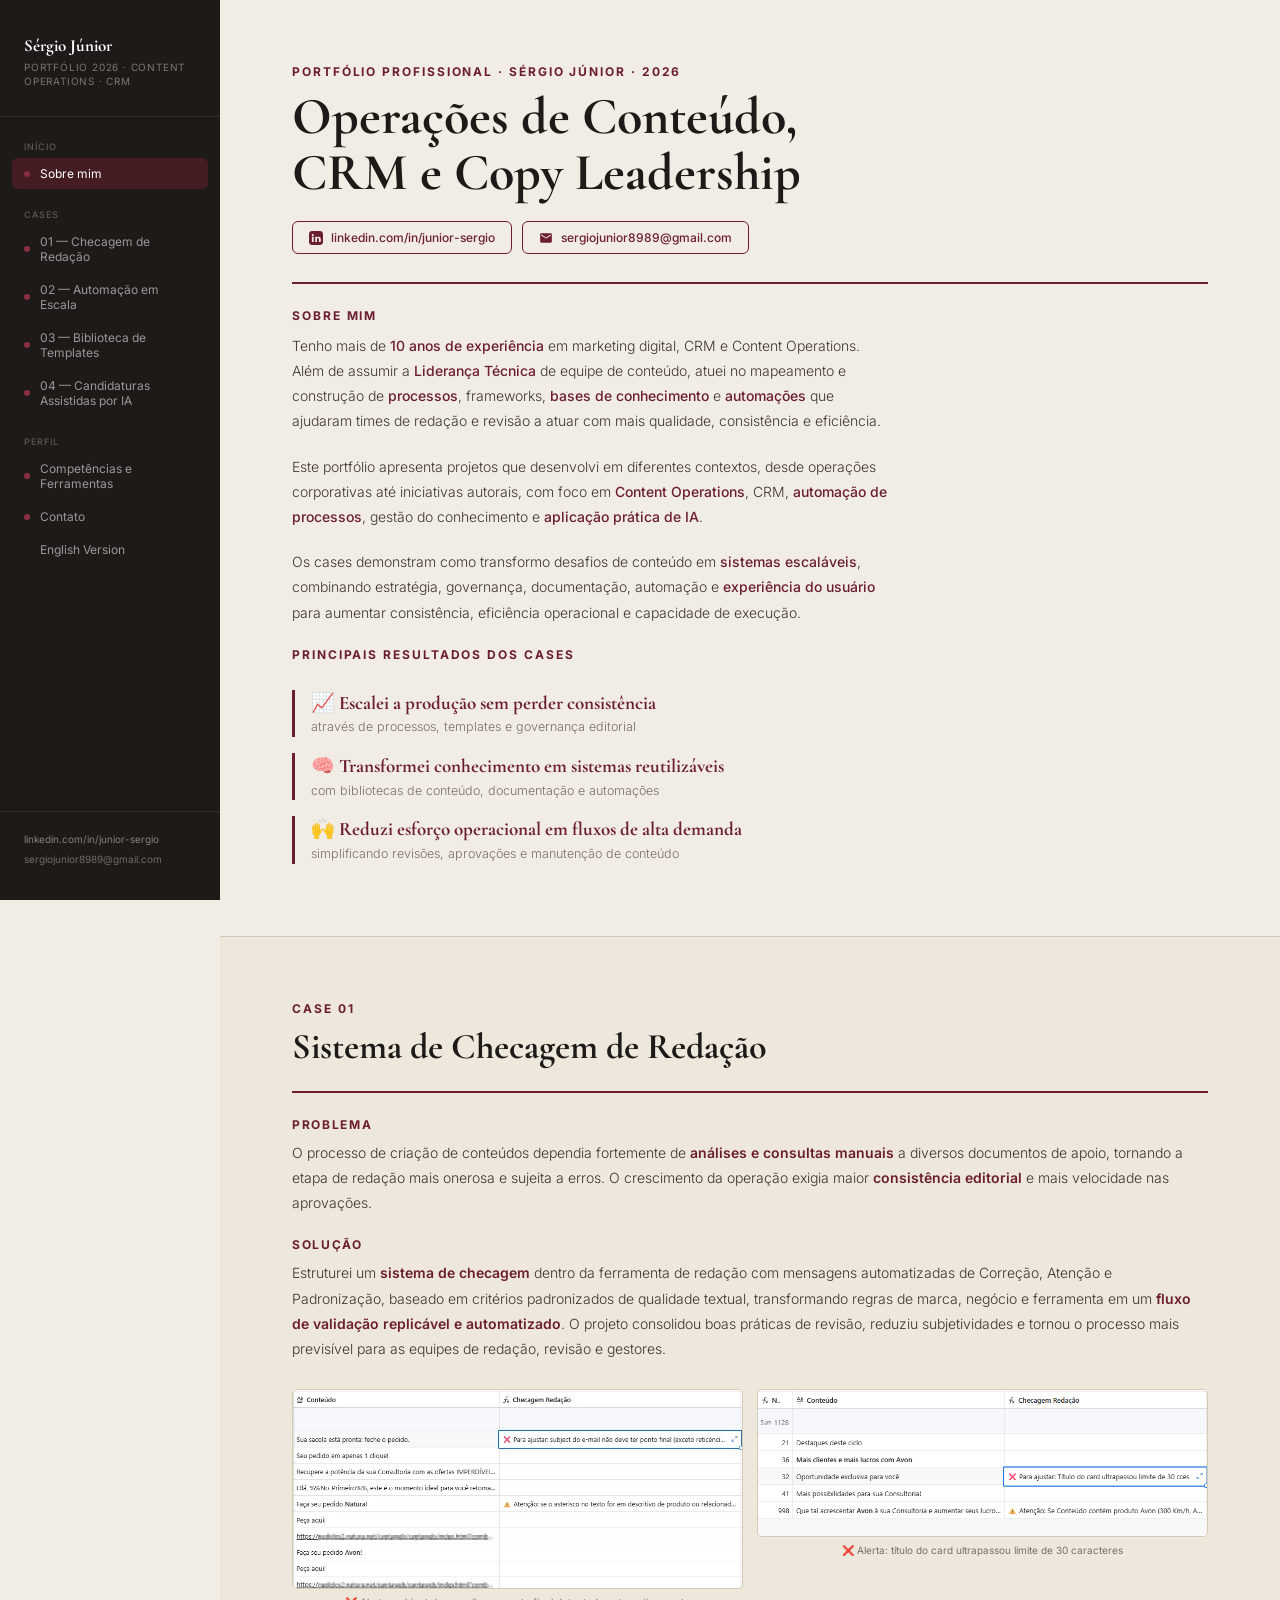
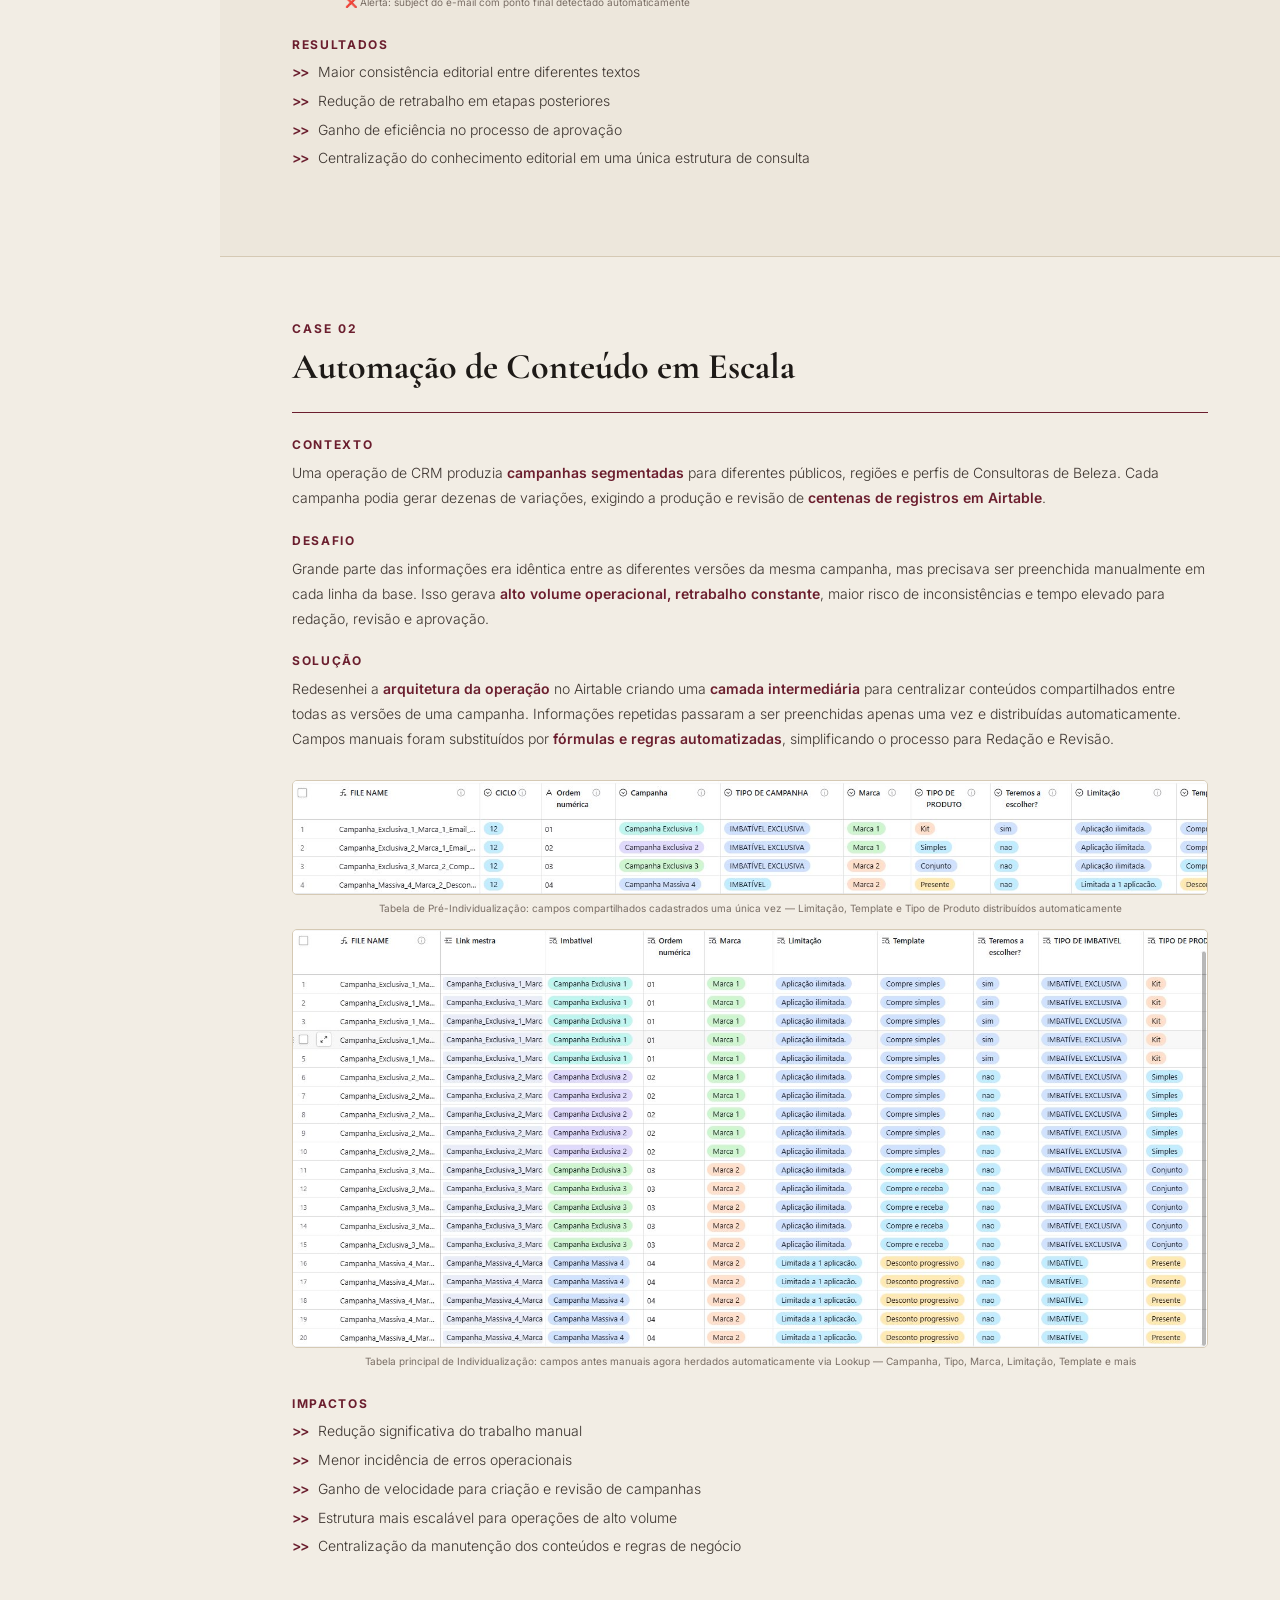
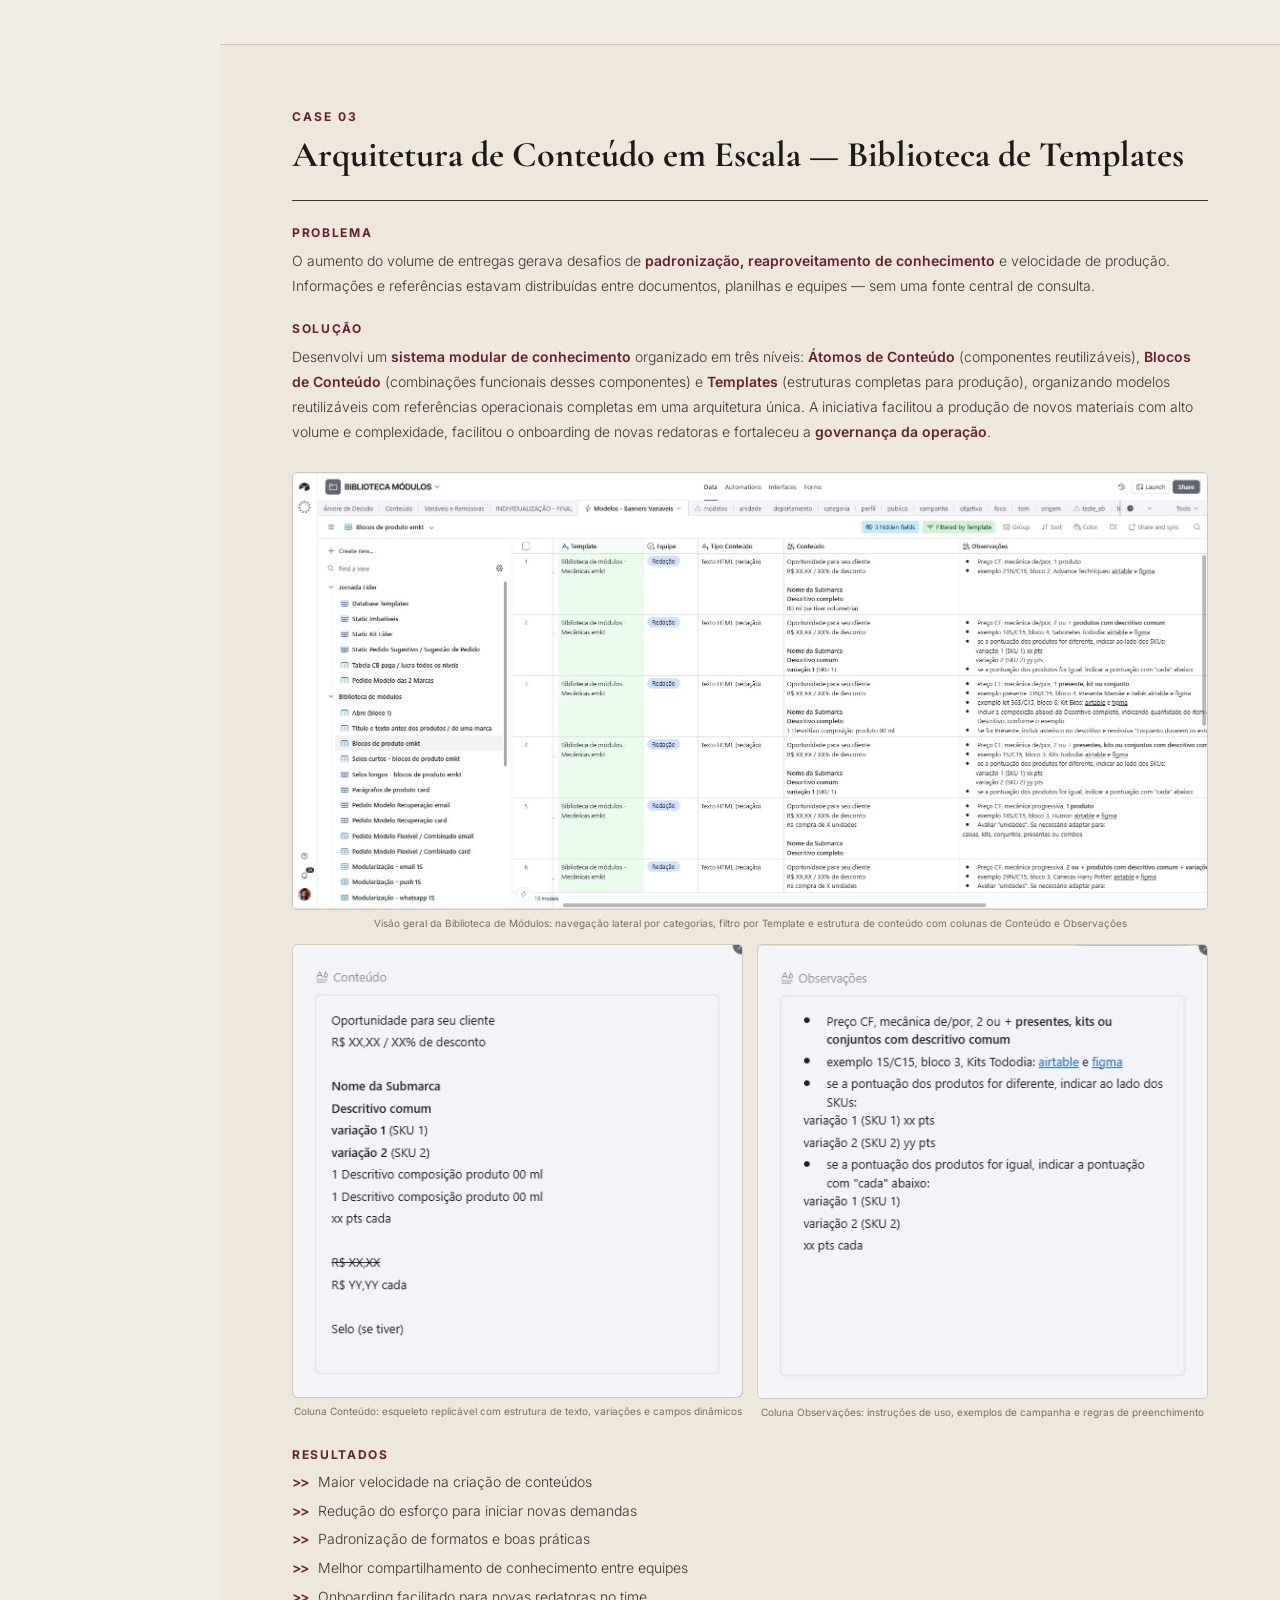
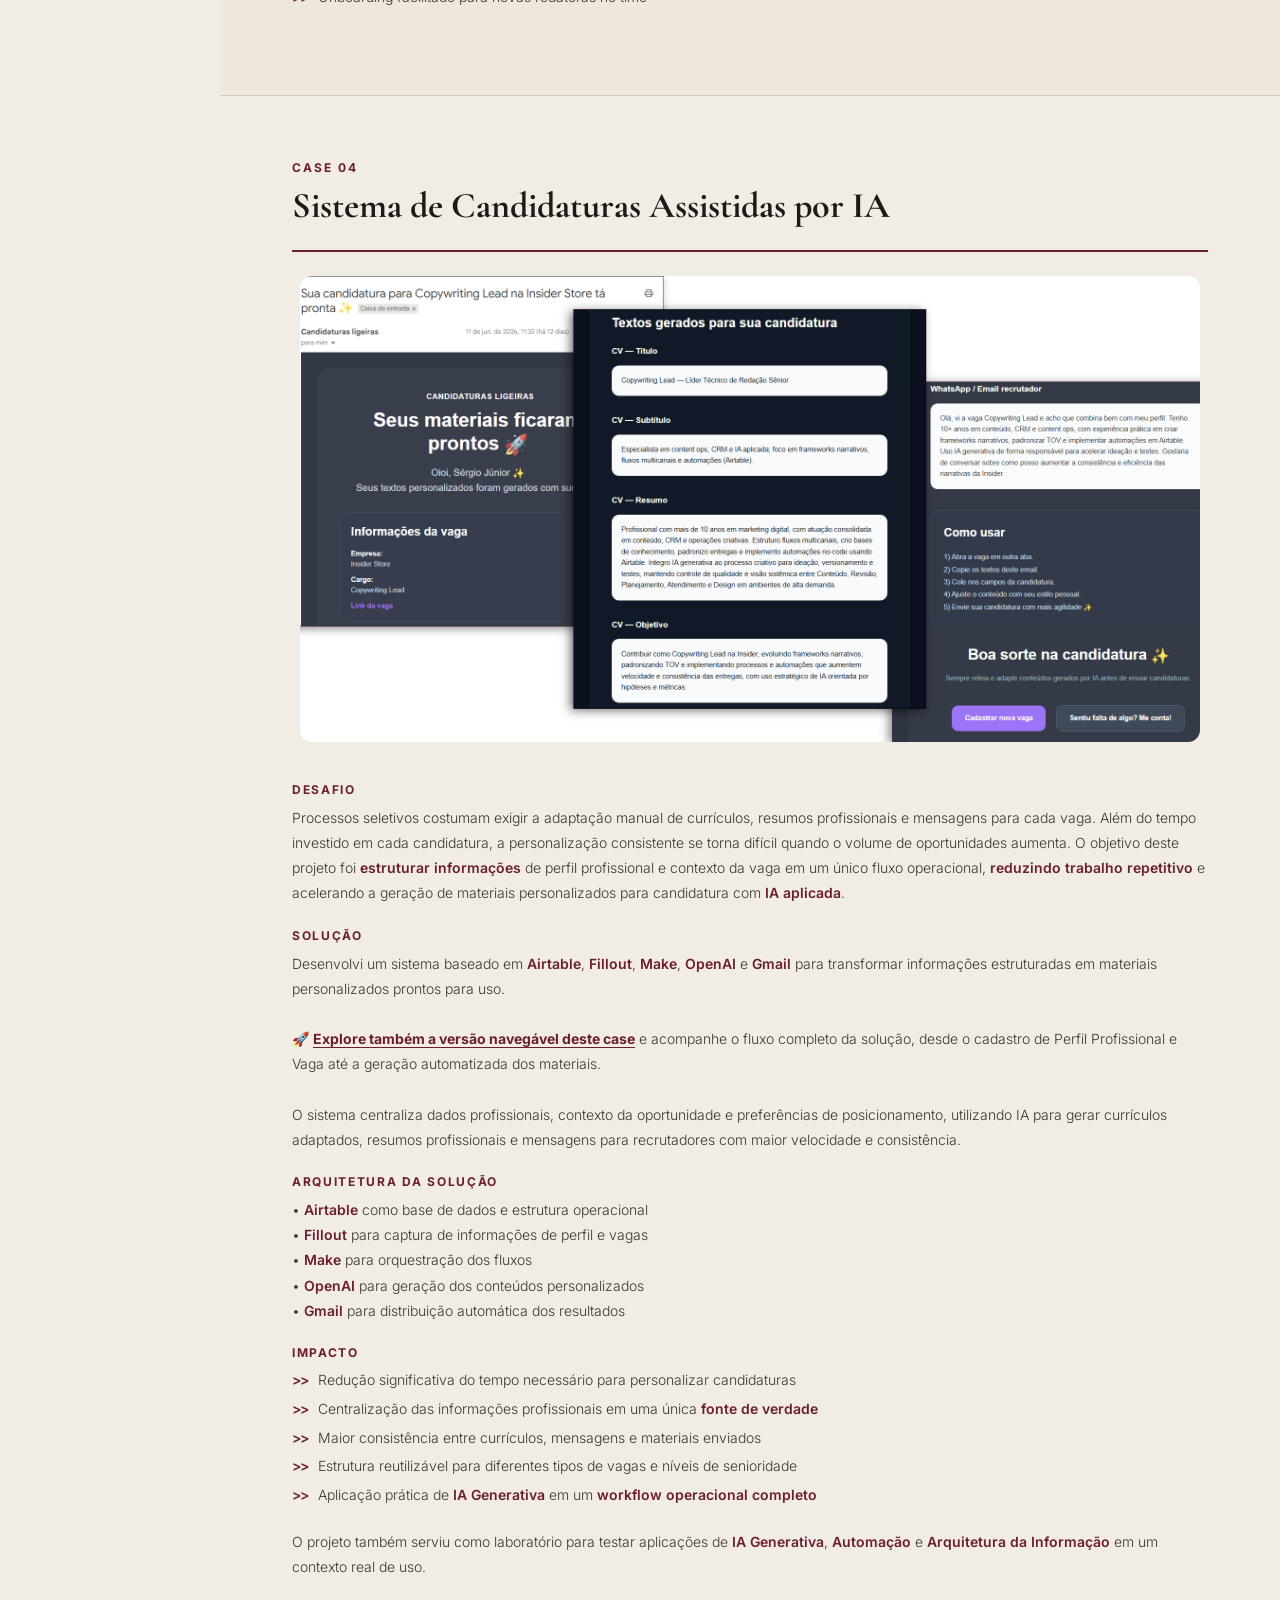
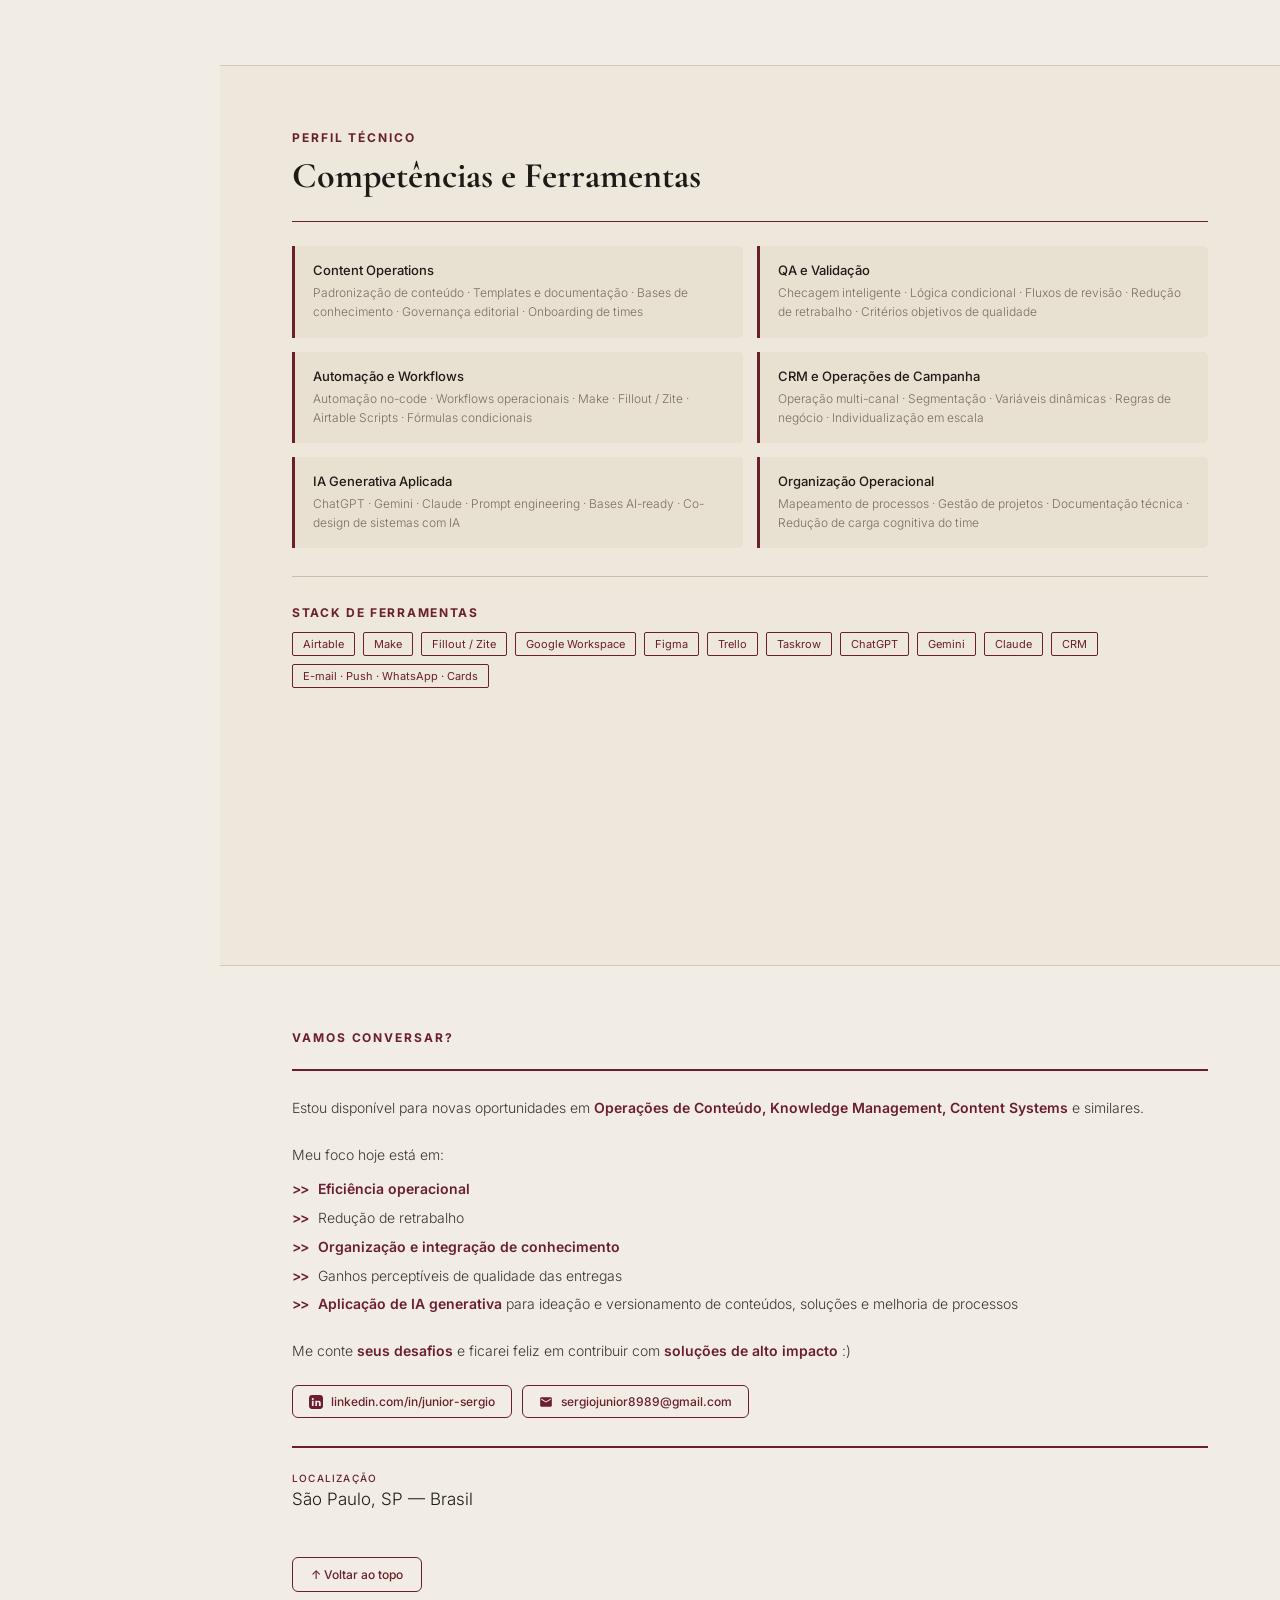
==== commit 7fc50a6a: "Refactor link text in index.html Removed redundant text and improved clarity of the link description" ====
--- a/index.html
+++ b/index.html
@@ -664,10 +664,7 @@
 class="case-link"
 target="_blank"
 >
-Explore também a versão navegável deste case
-</a>
-
-e acompanhe o fluxo completo da solução, desde o cadastro de Perfil Profissional e Vaga até a geração automatizada dos materiais.
+Explore também a versão navegável deste case</a> e acompanhe o fluxo completo da solução, desde o cadastro de Perfil Profissional e Vaga até a geração automatizada dos materiais.
 
 </p>
 <br>
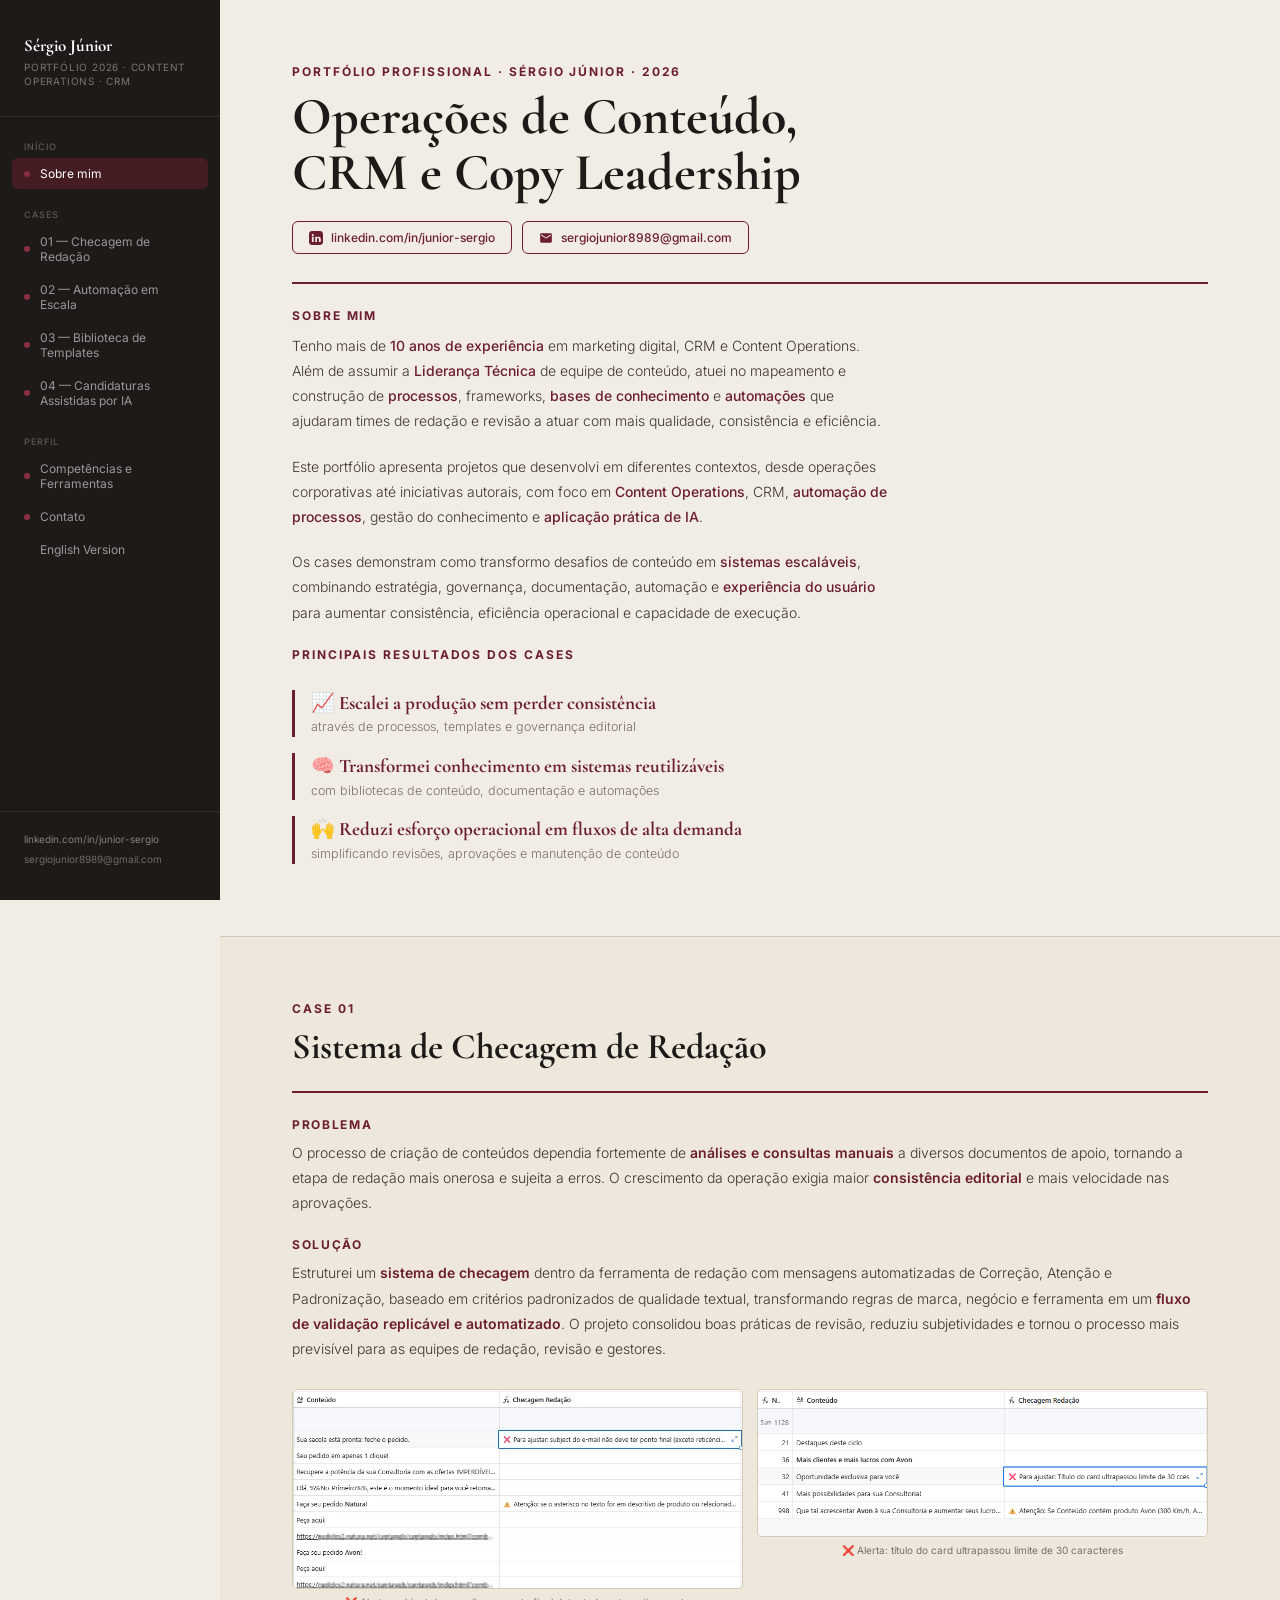
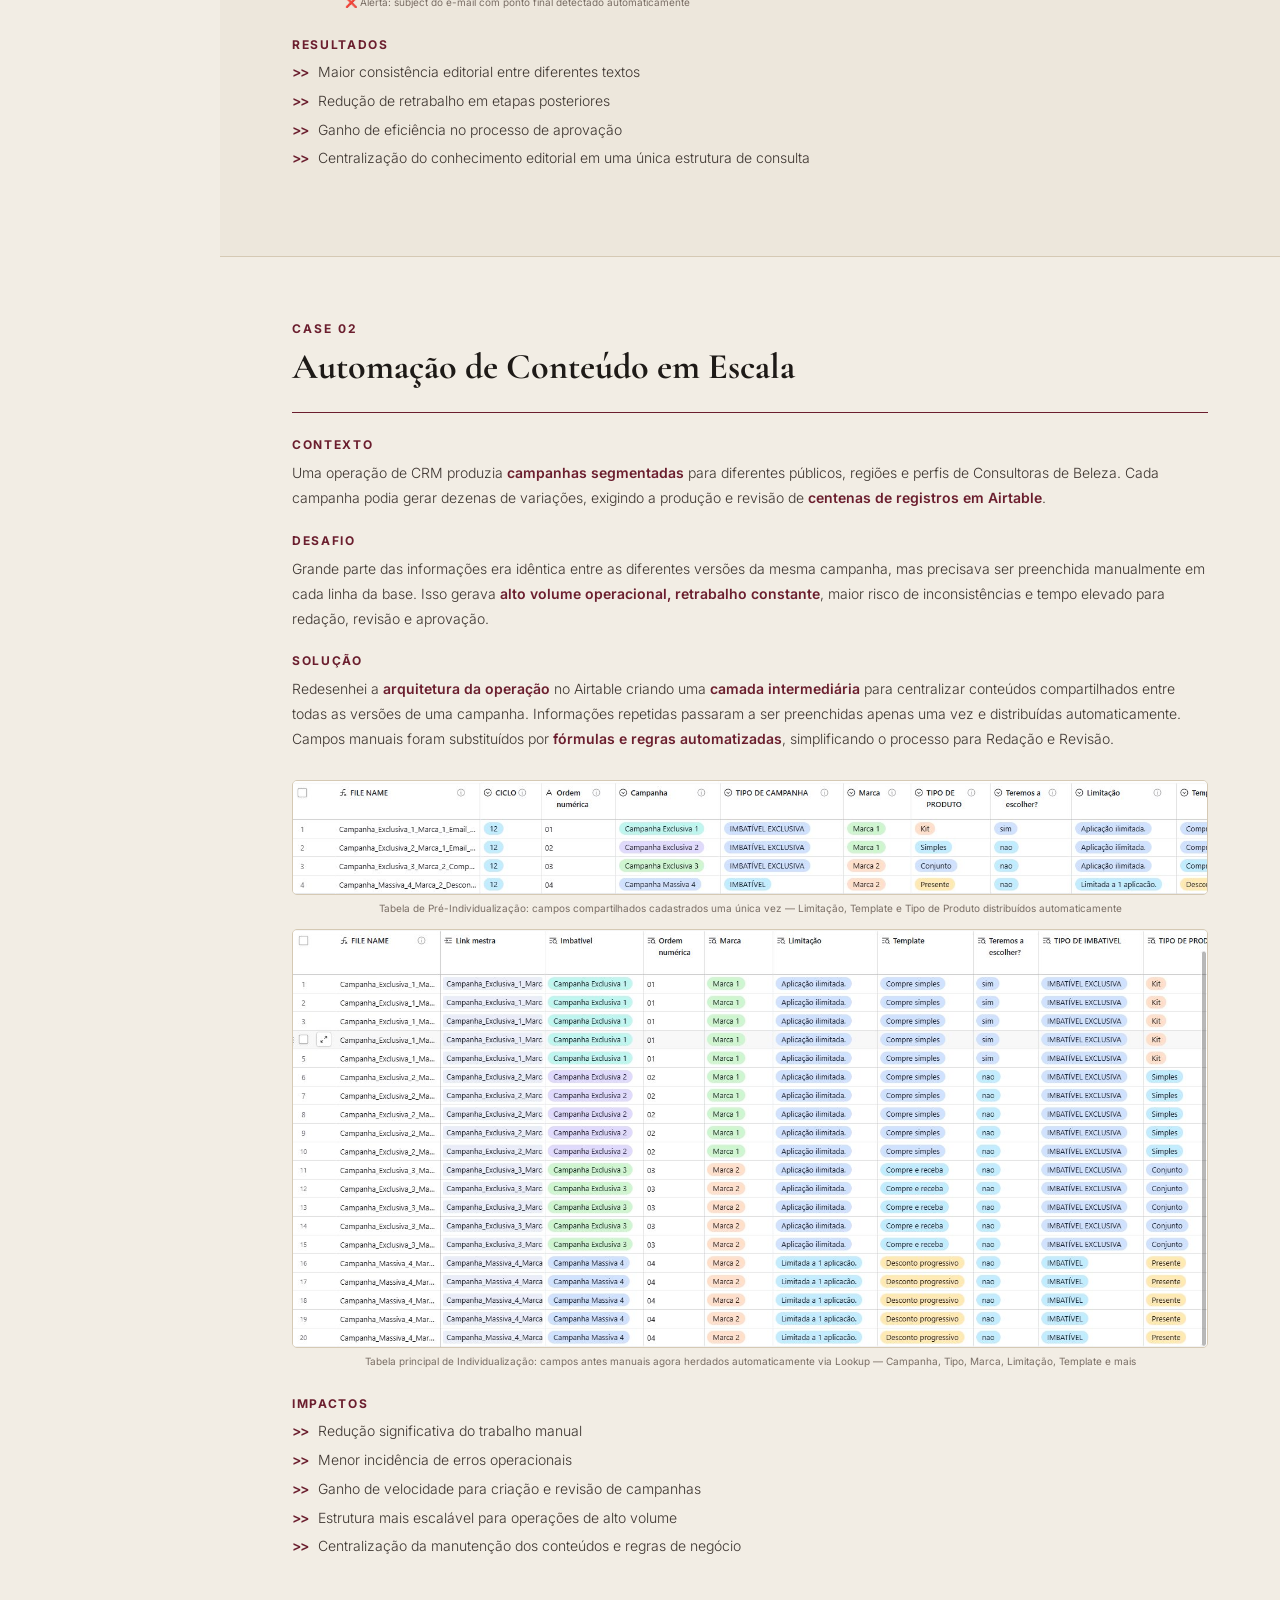
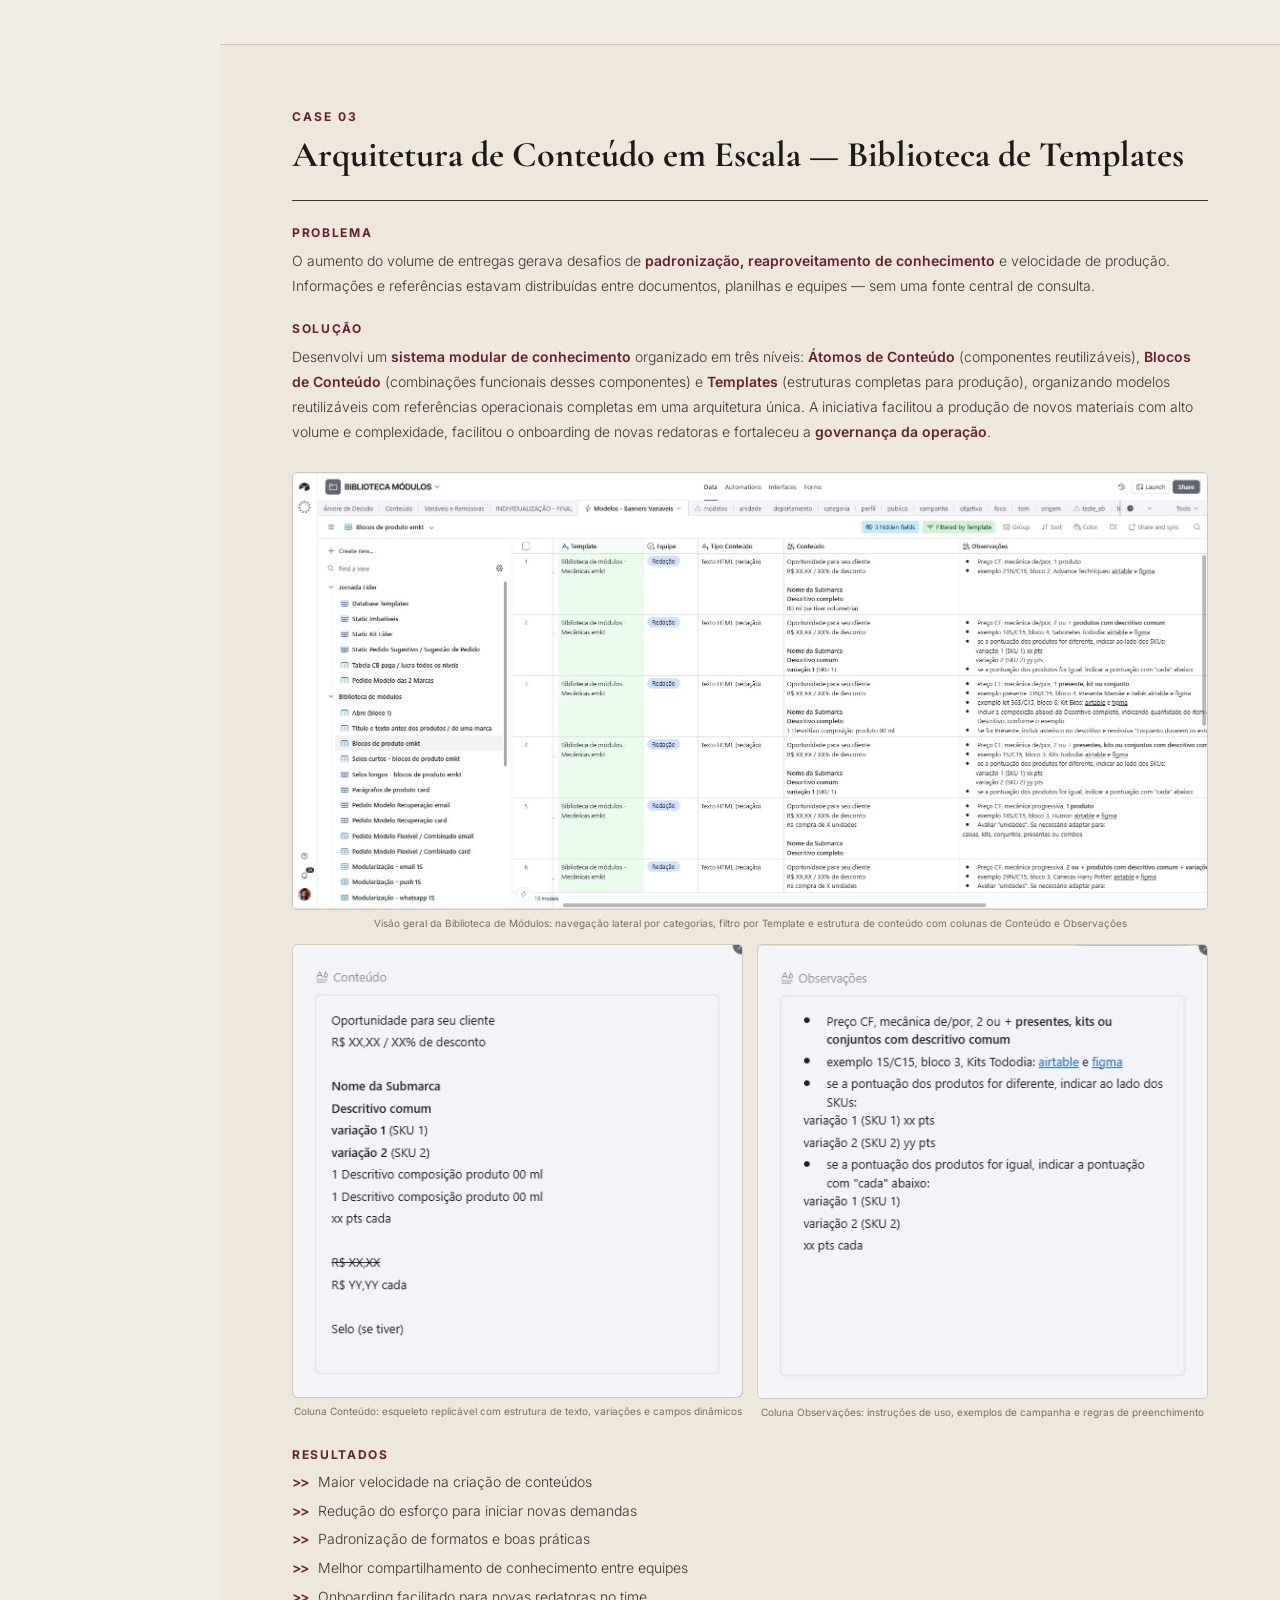
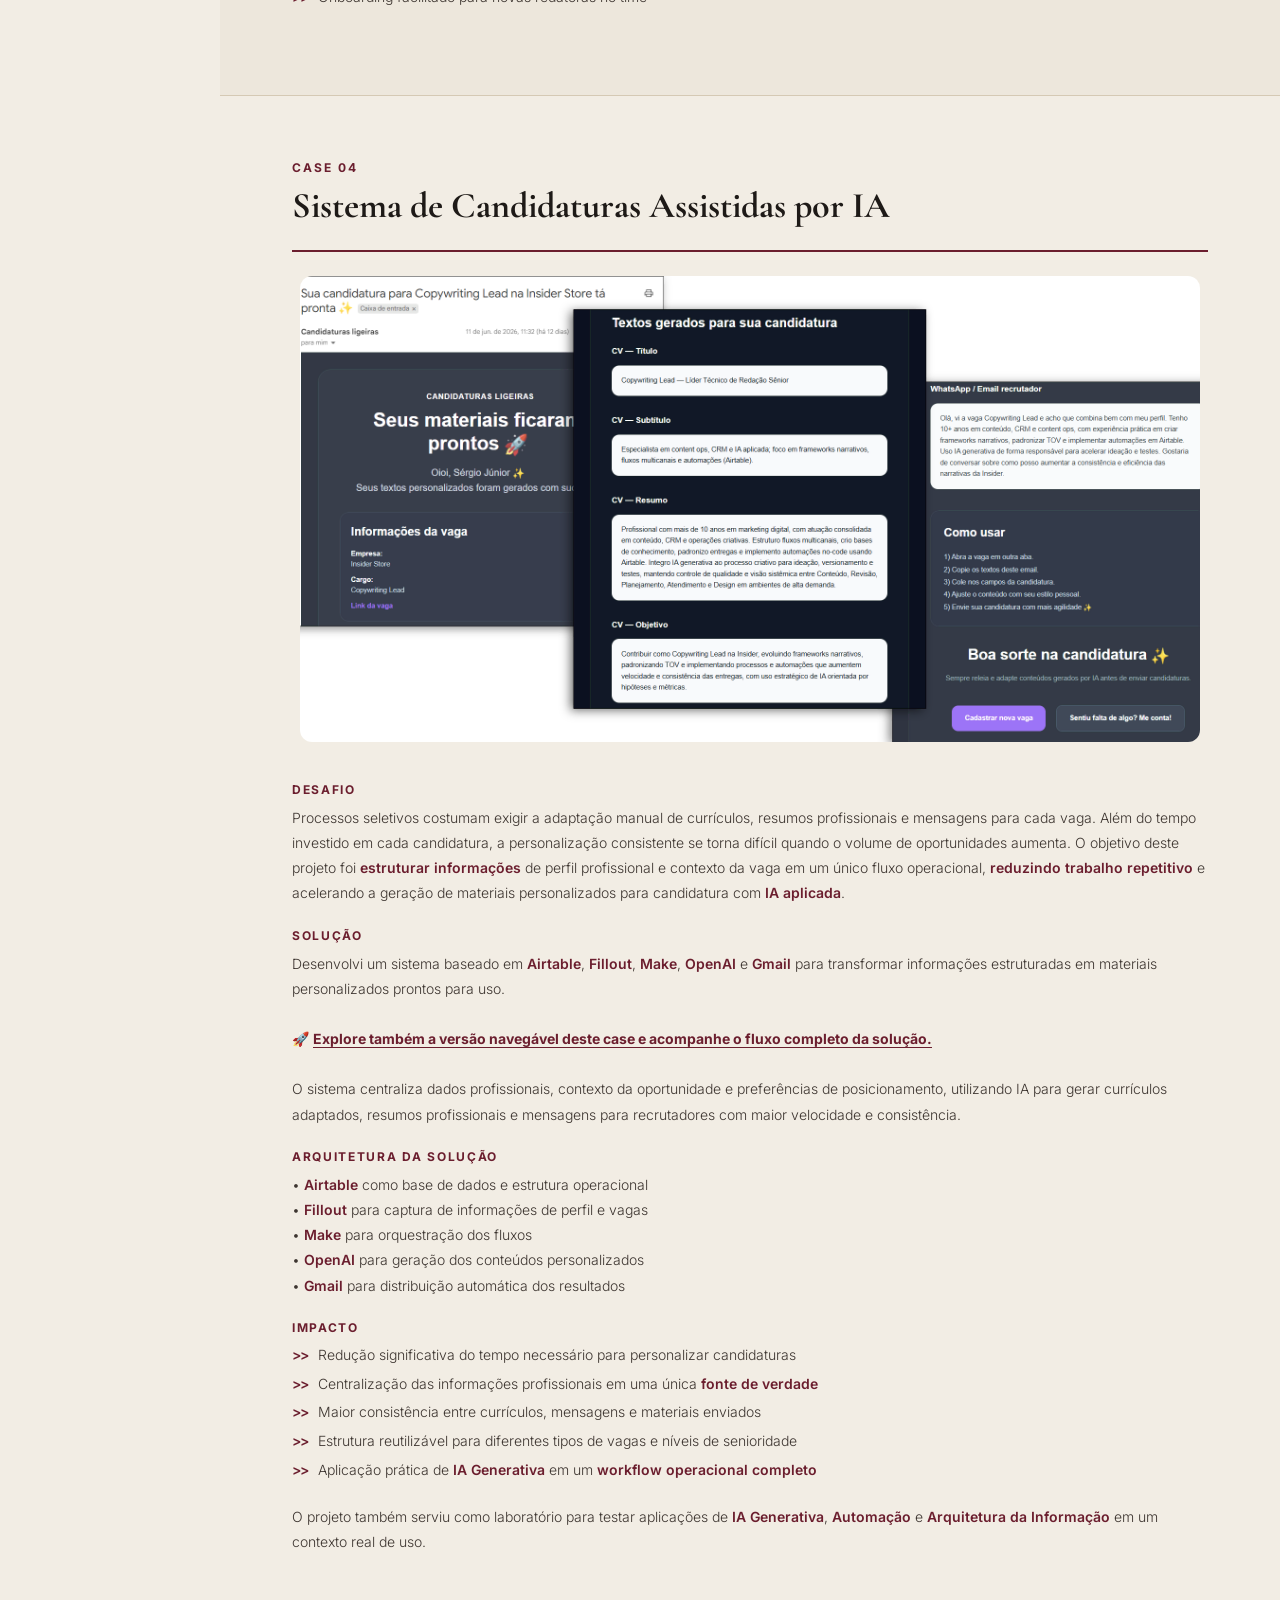
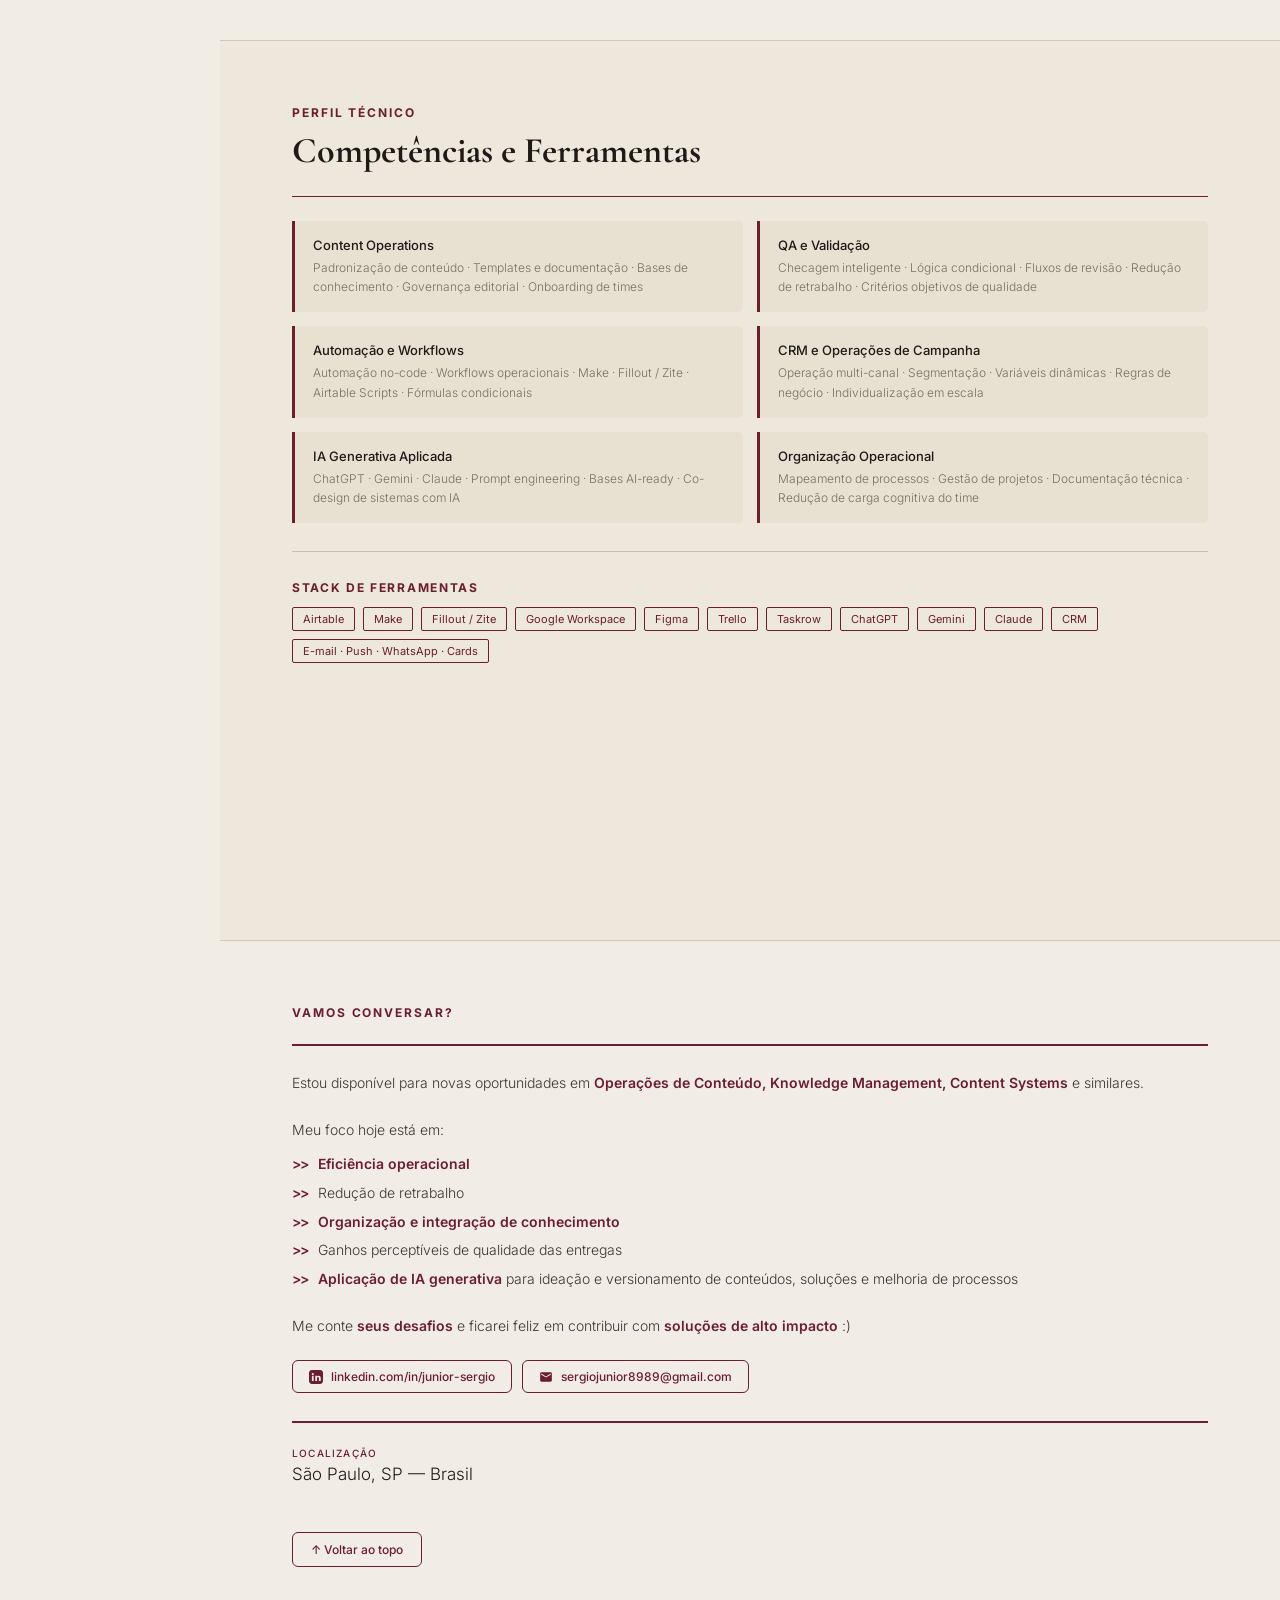
==== commit eca38a8f: "Simplify case description in index.html Removed redundant details about the case flow." ====
--- a/index.html
+++ b/index.html
@@ -664,7 +664,7 @@
 class="case-link"
 target="_blank"
 >
-Explore também a versão navegável deste case</a> e acompanhe o fluxo completo da solução, desde o cadastro de Perfil Profissional e Vaga até a geração automatizada dos materiais.
+Explore também a versão navegável deste case e acompanhe o fluxo completo da solução.</a>
 
 </p>
 <br>
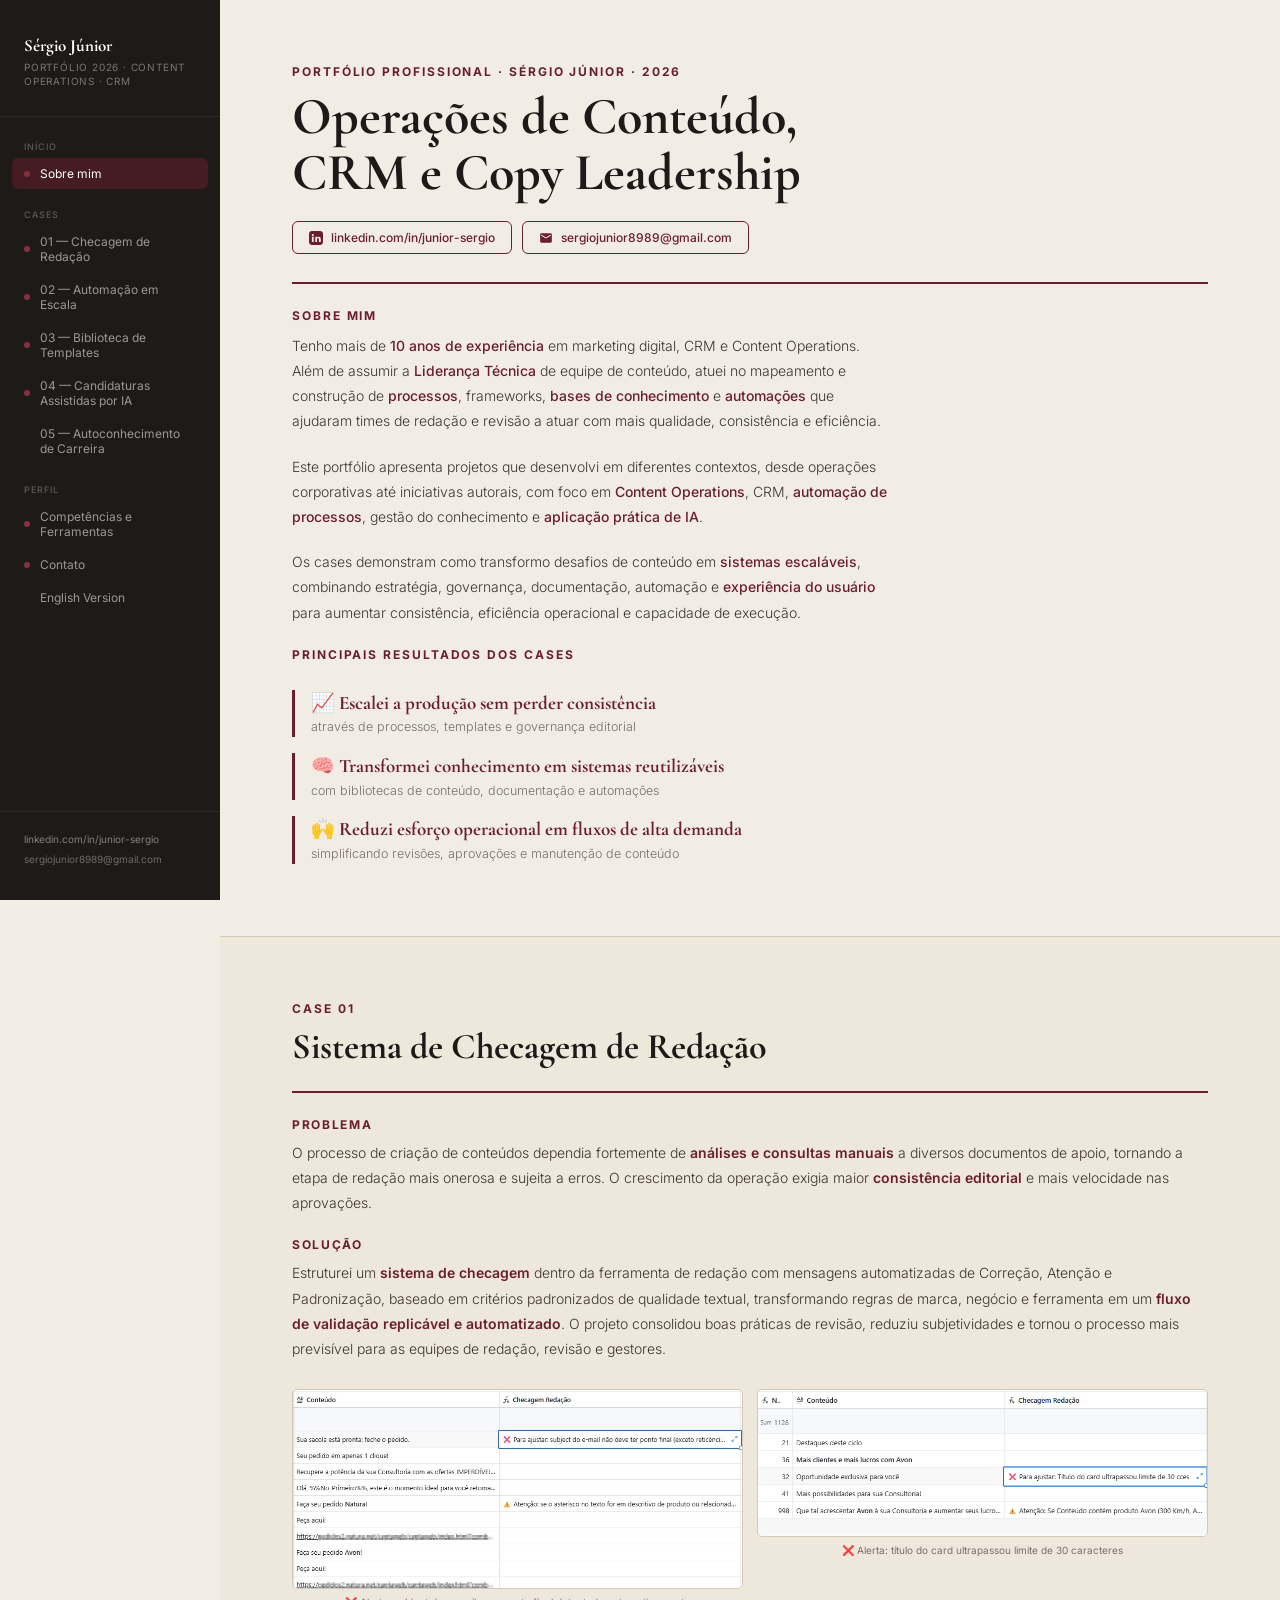
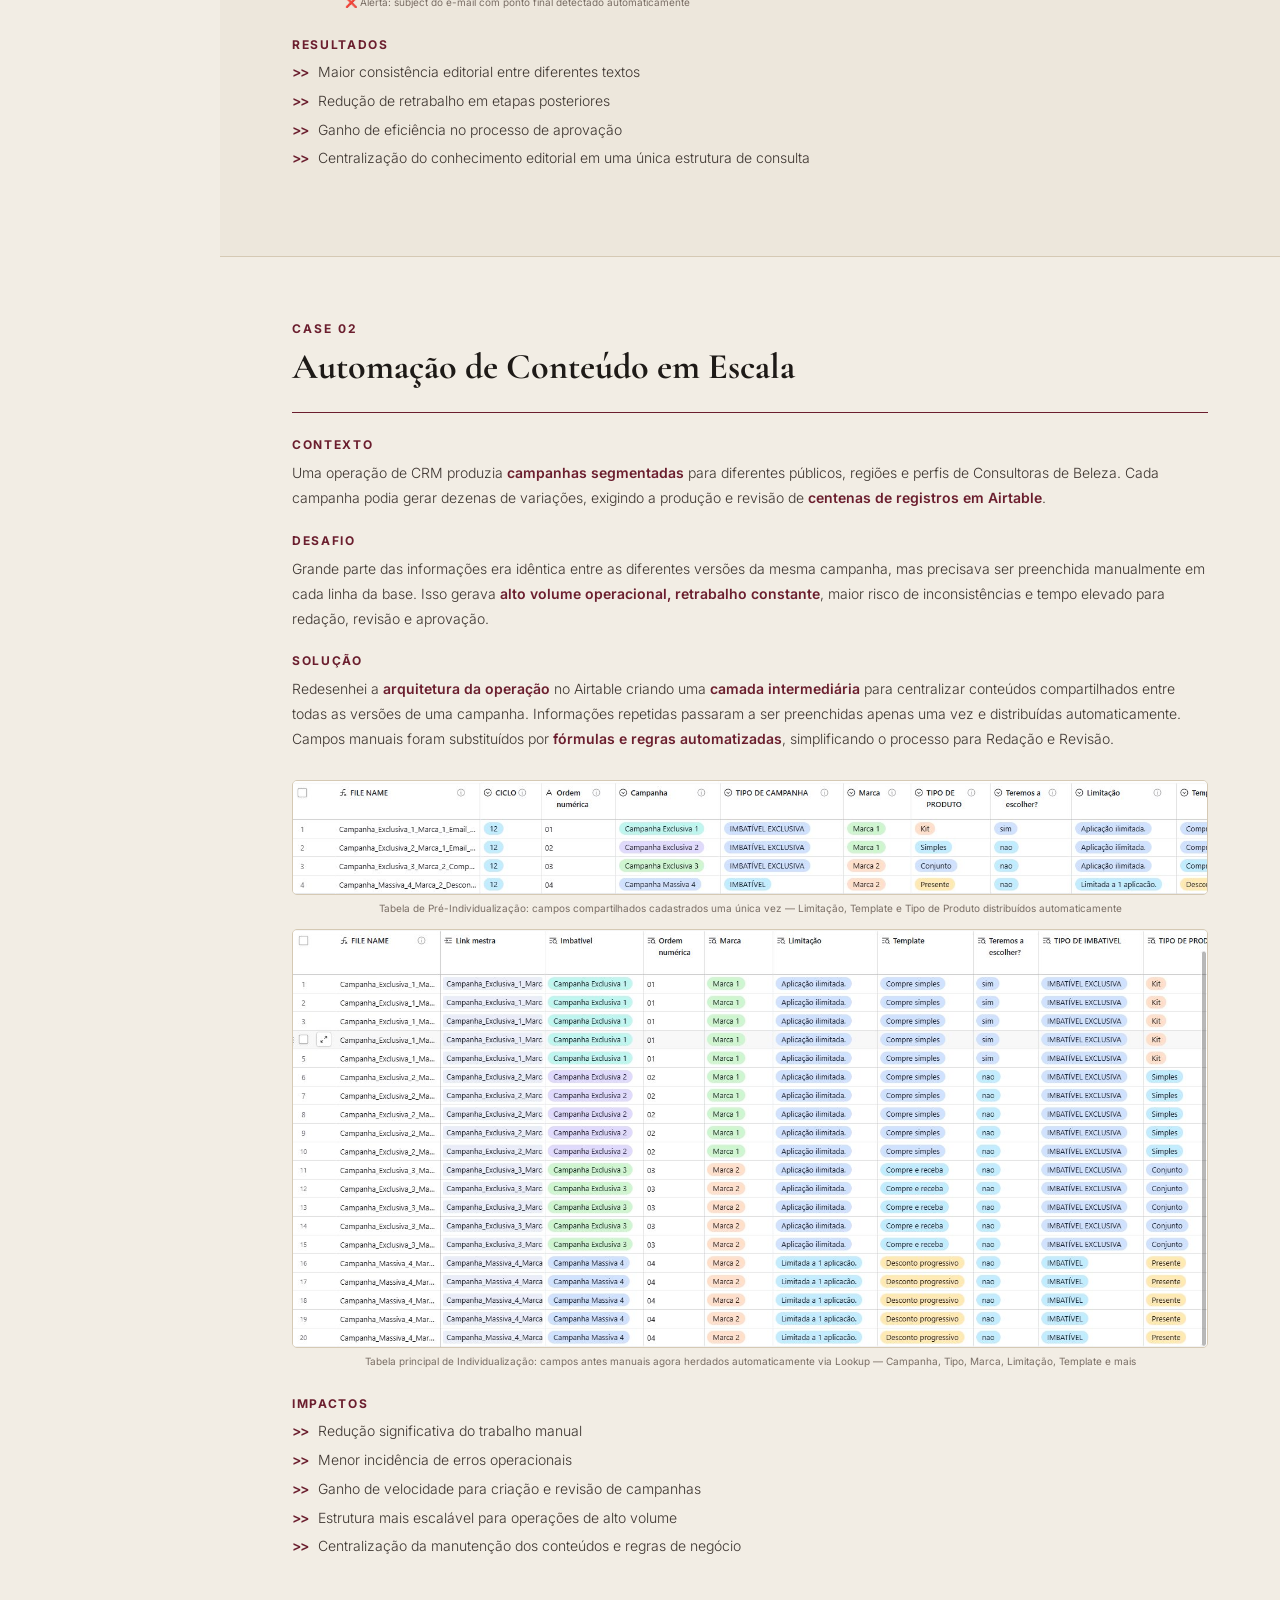
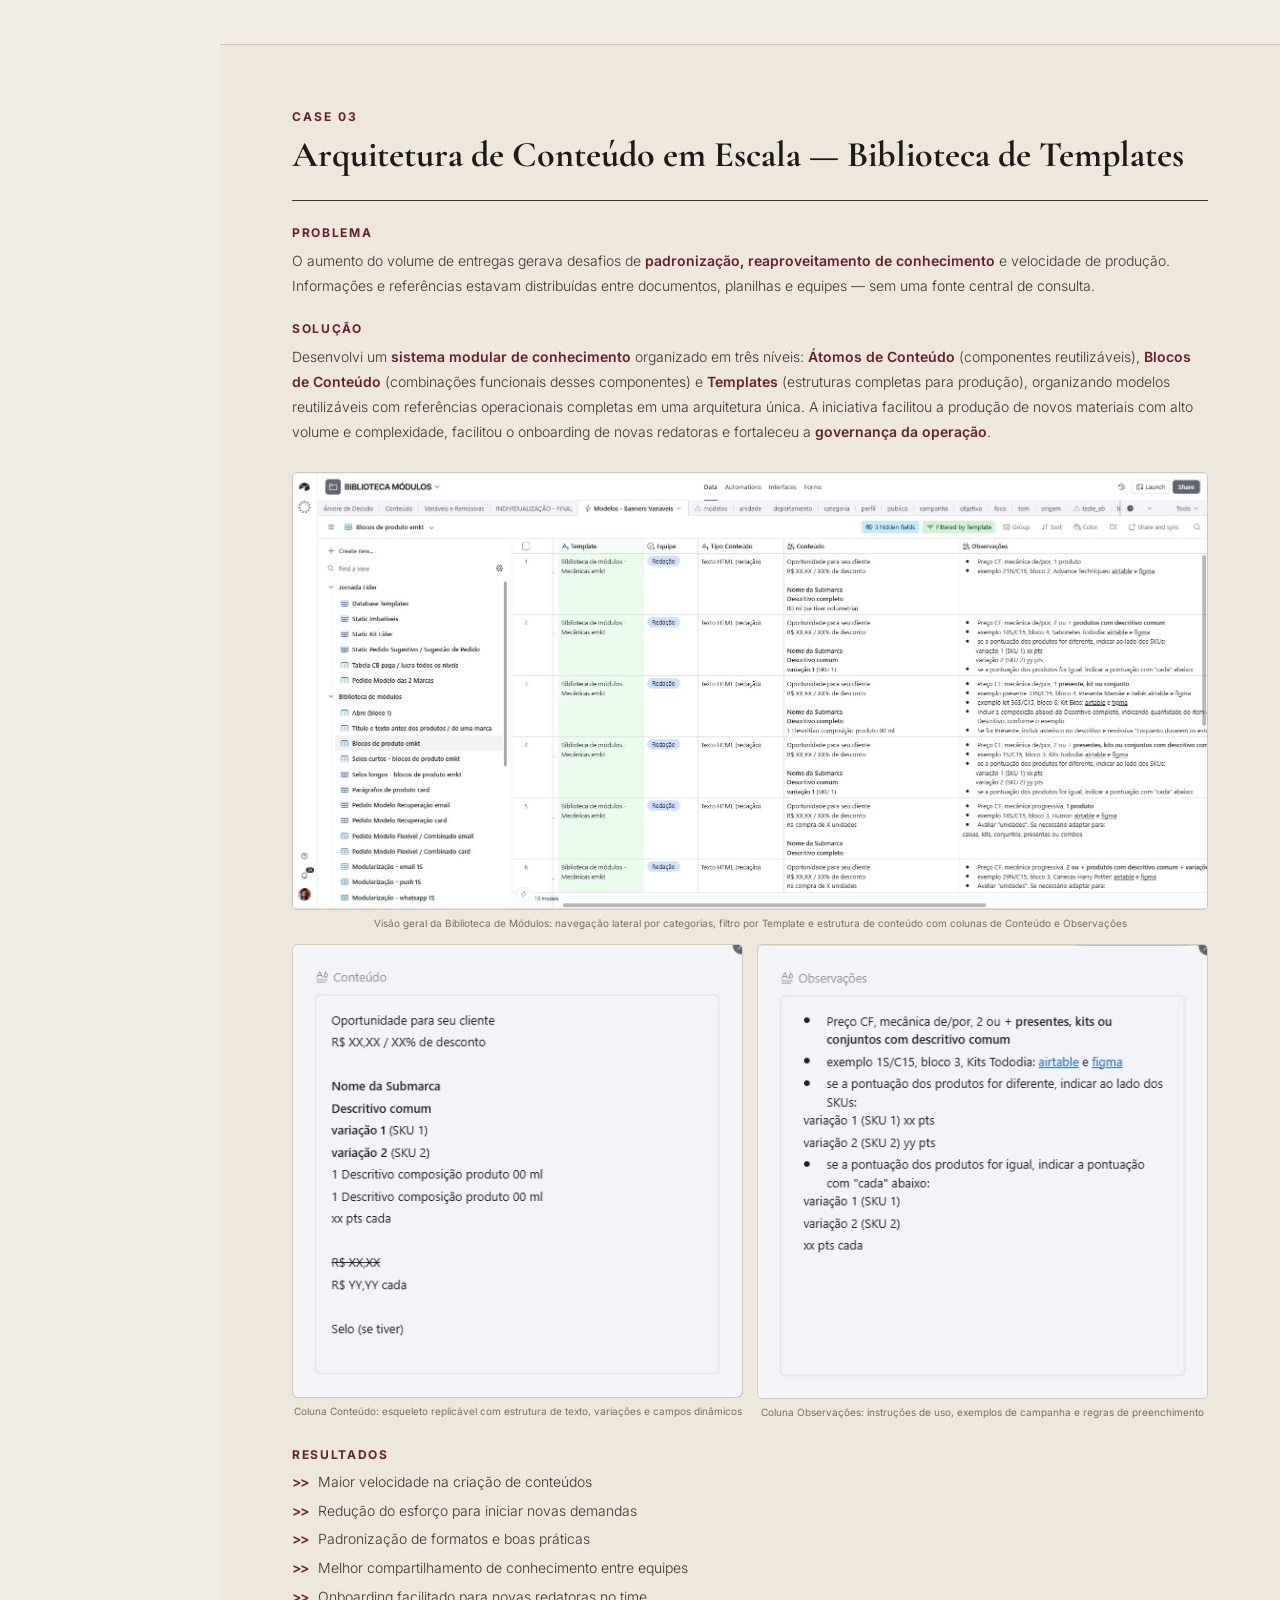
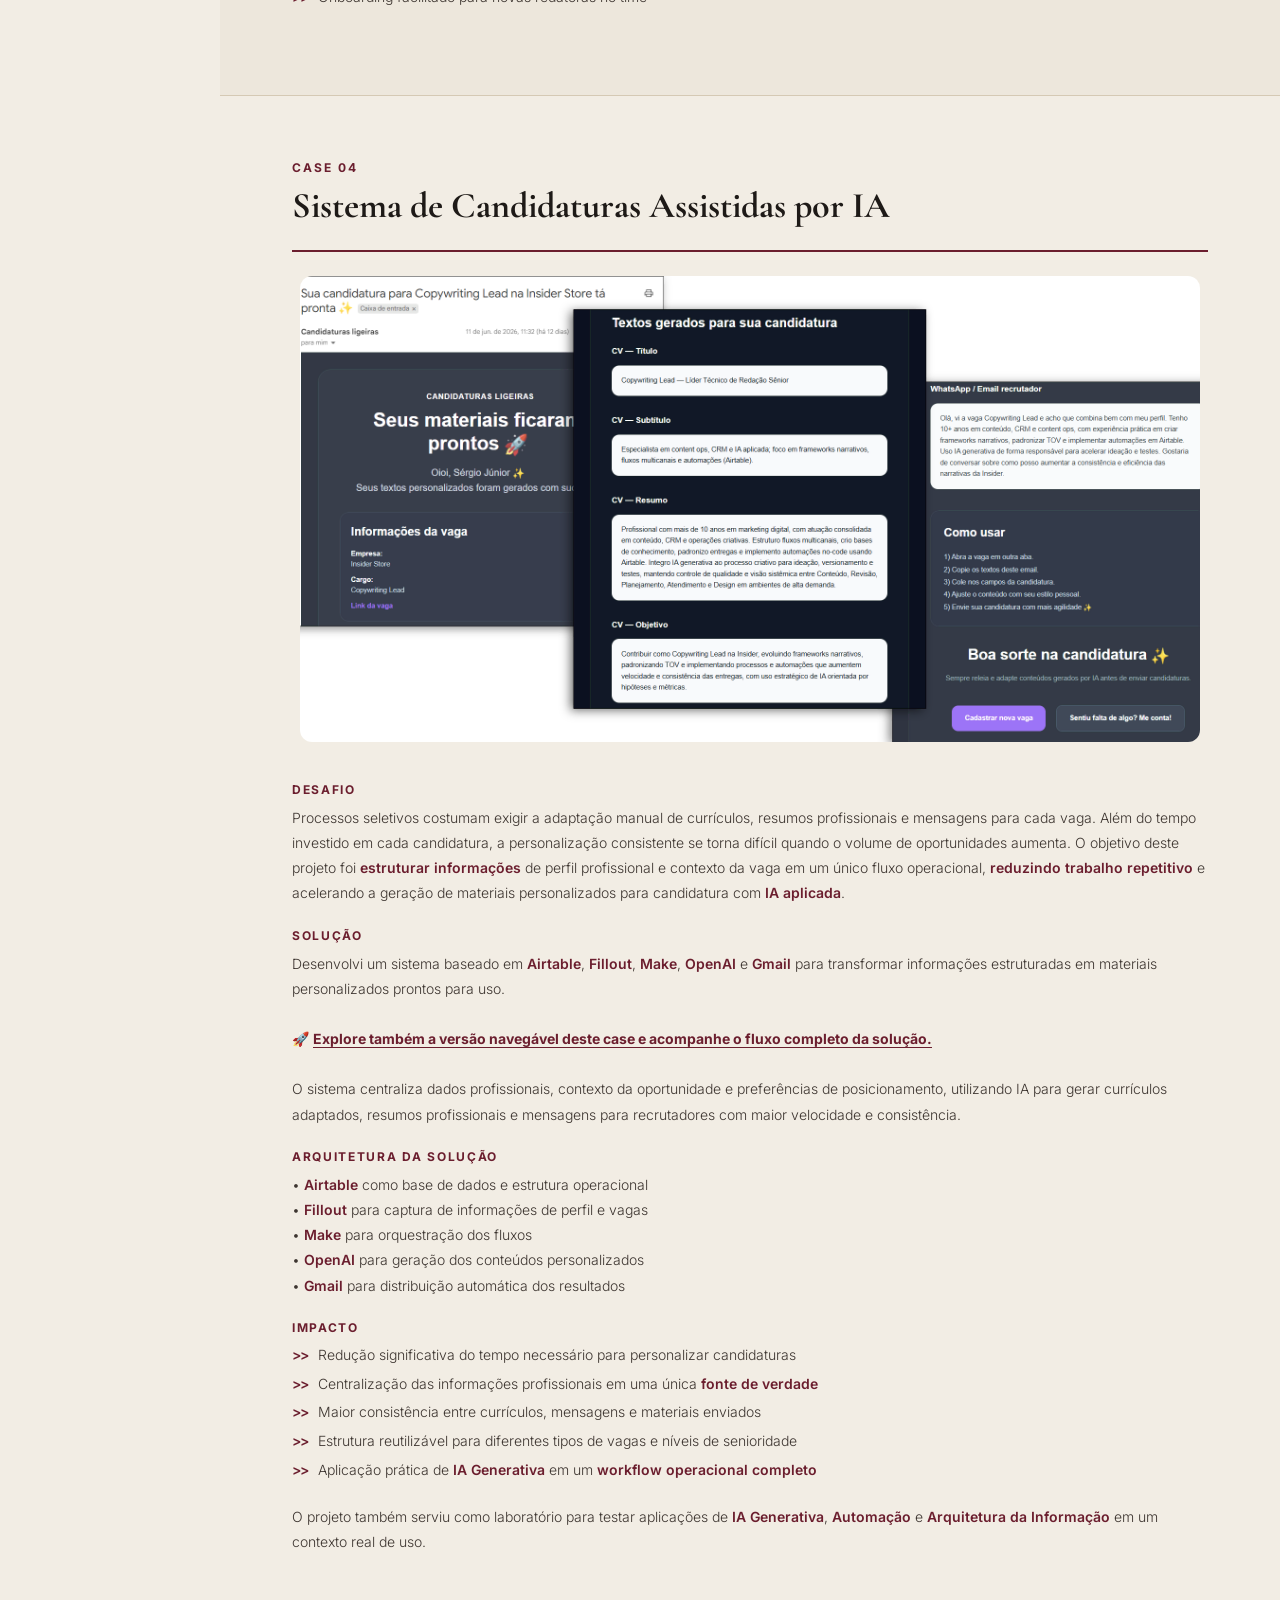
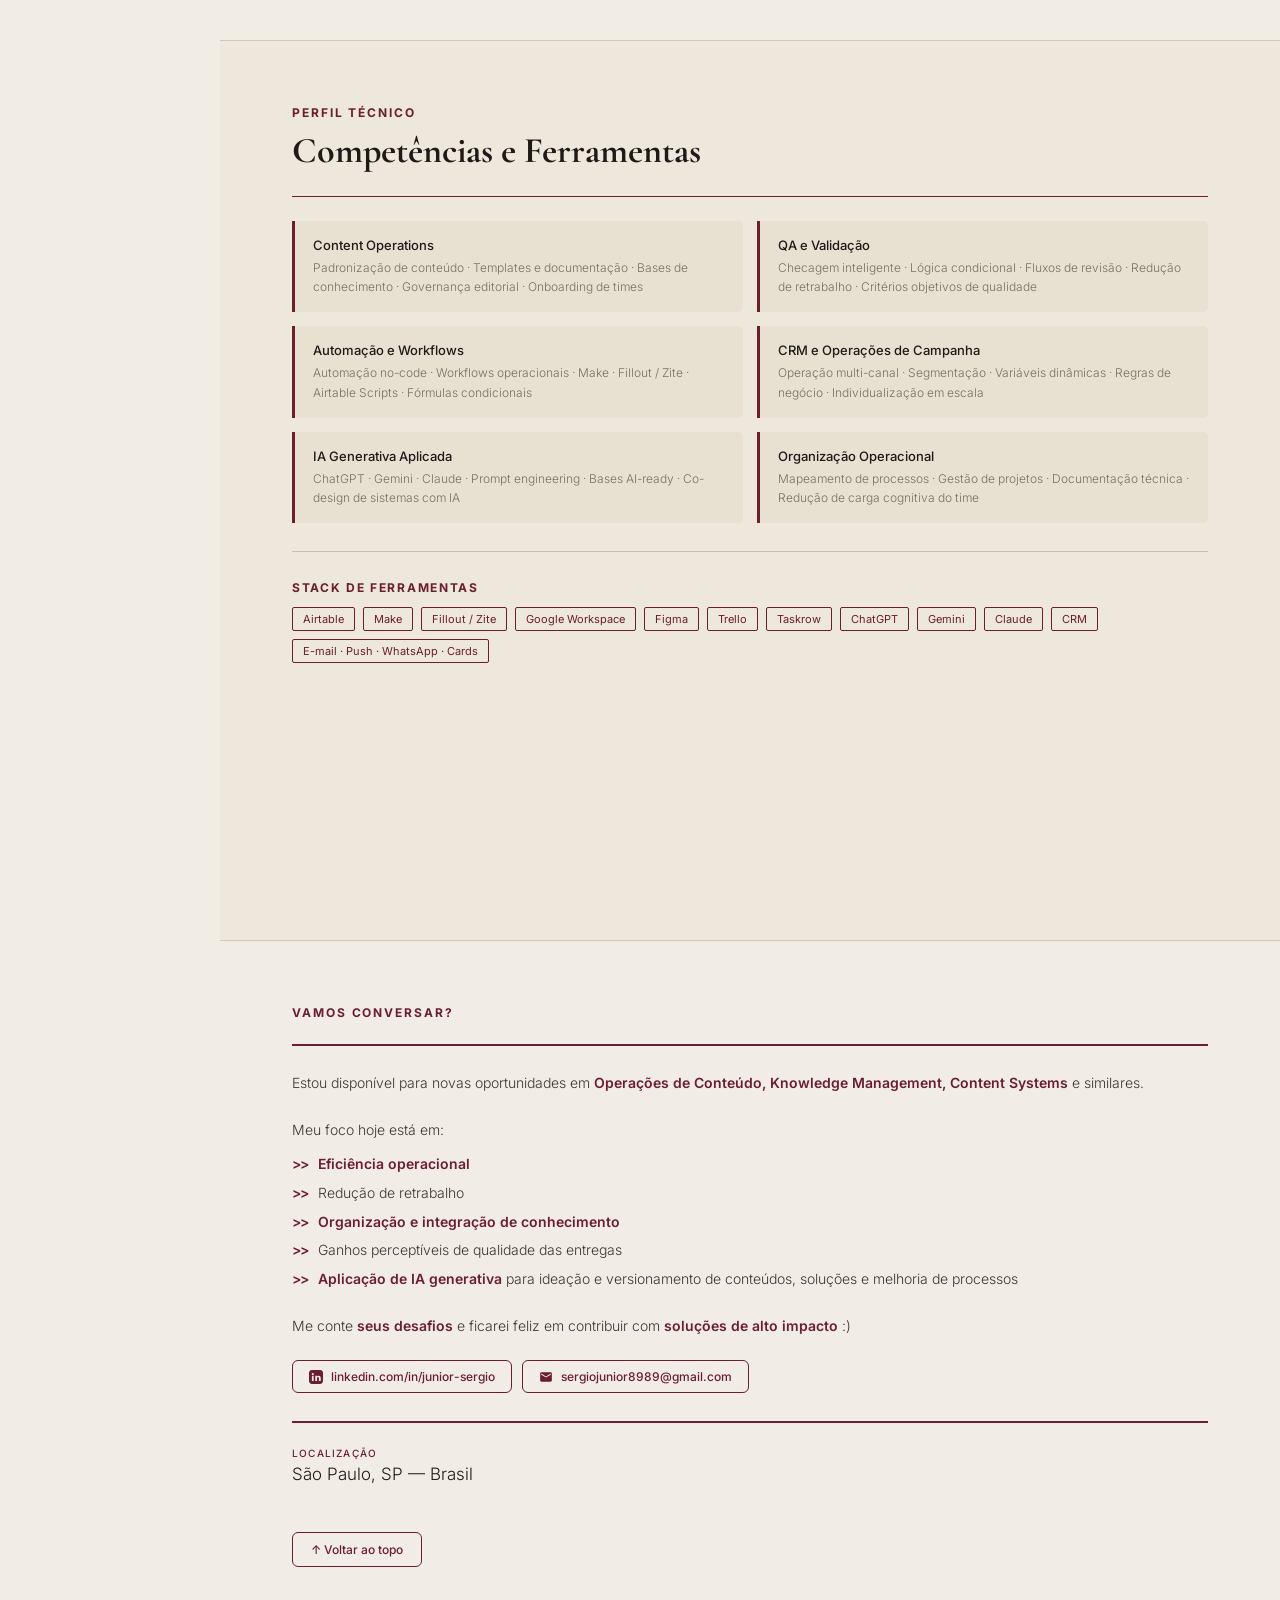
==== commit 2c8d6785: "Add Case 05 to portfolio menu" ====
--- a/index.html
+++ b/index.html
@@ -462,6 +462,7 @@
     <a class="sb-link" href="#case02" onclick="setActive(this)"><span class="sb-dot"></span>02 — Automação em Escala</a>
     <a class="sb-link" href="#case03" onclick="setActive(this)"><span class="sb-dot"></span>03 — Biblioteca de Templates</a>
     <a class="sb-link" href="#case04" onclick="setActive(this)"><span class="sb-dot"></span>04 — Candidaturas Assistidas por IA</a>
+    <a class="sb-link" href="case05/" target="_blank"><span class="sb-dot"></span>05 — Autoconhecimento de Carreira</a>
     <div class="sb-section">Perfil</div>
     <a class="sb-link" href="#competencias" onclick="setActive(this)"><span class="sb-dot"></span>Competências e Ferramentas</a>
     <a class="sb-link" href="#contato" onclick="setActive(this)"><span class="sb-dot"></span>Contato</a>
